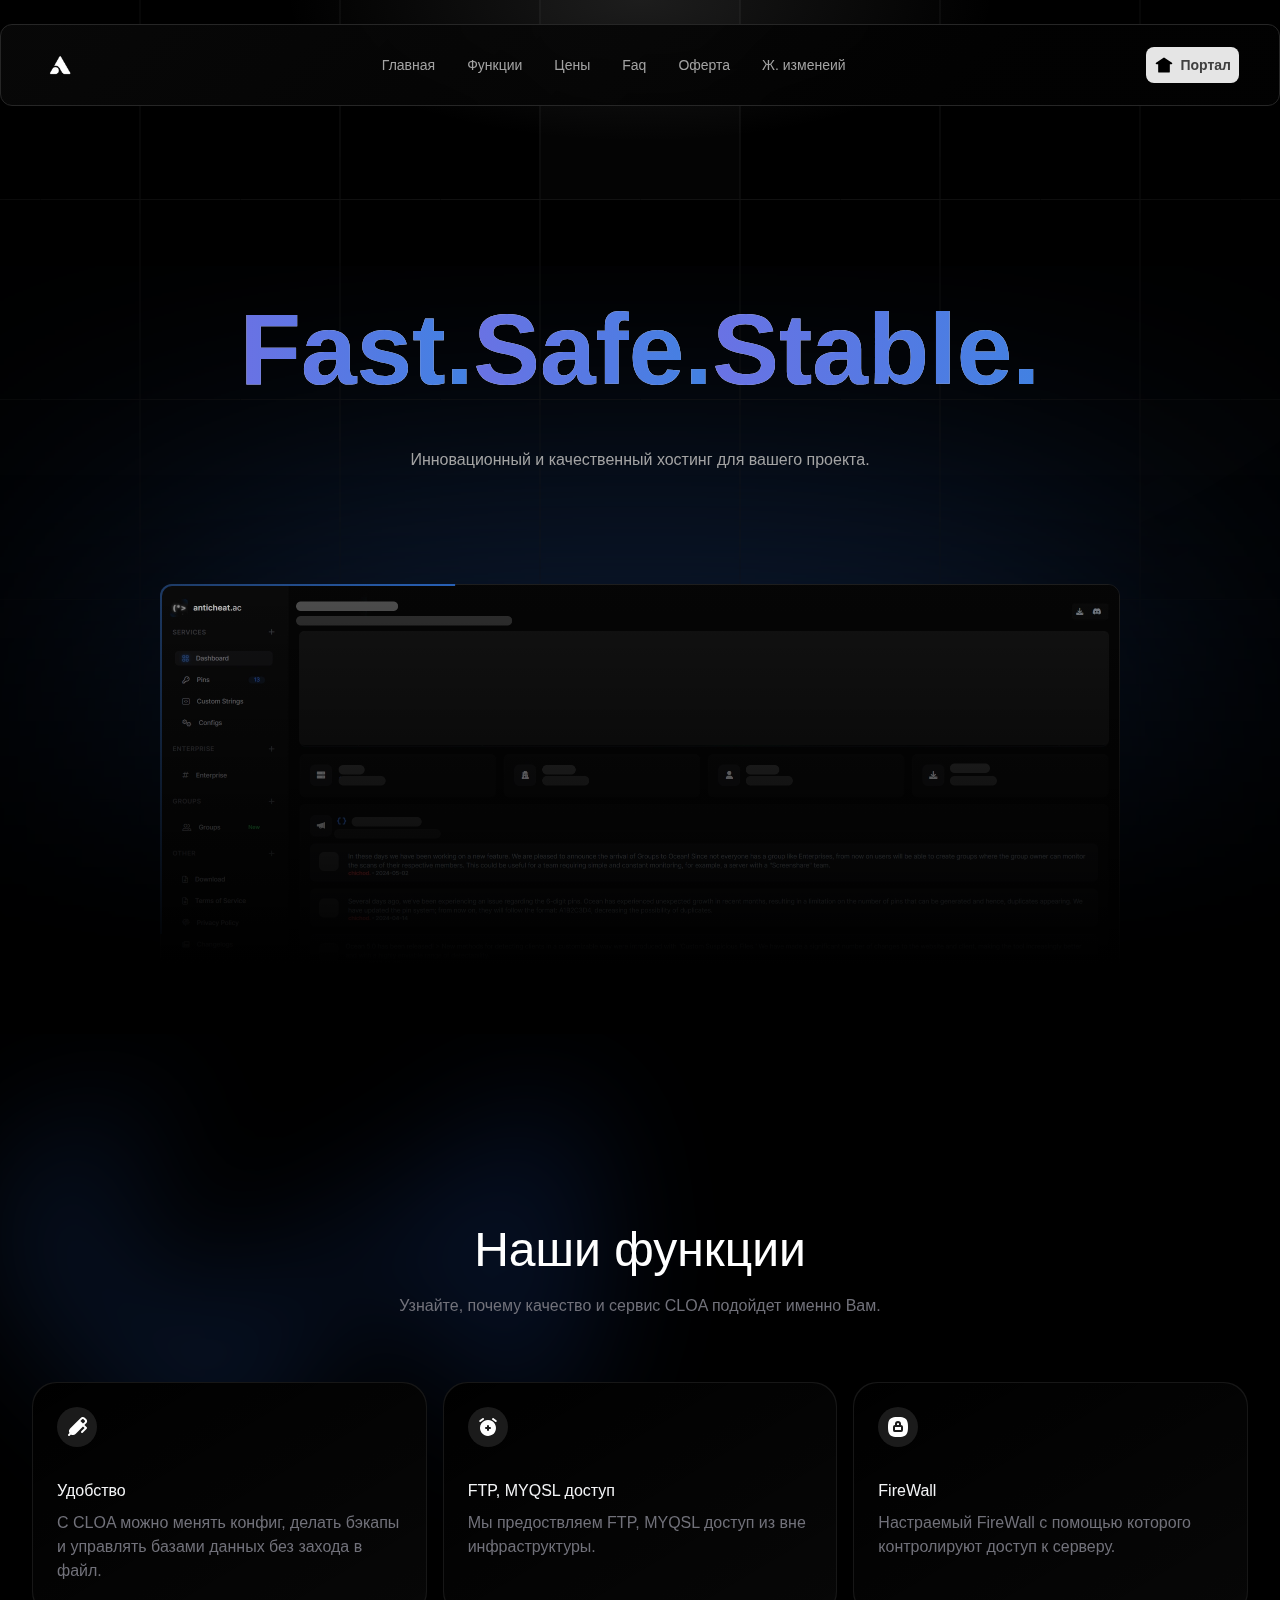
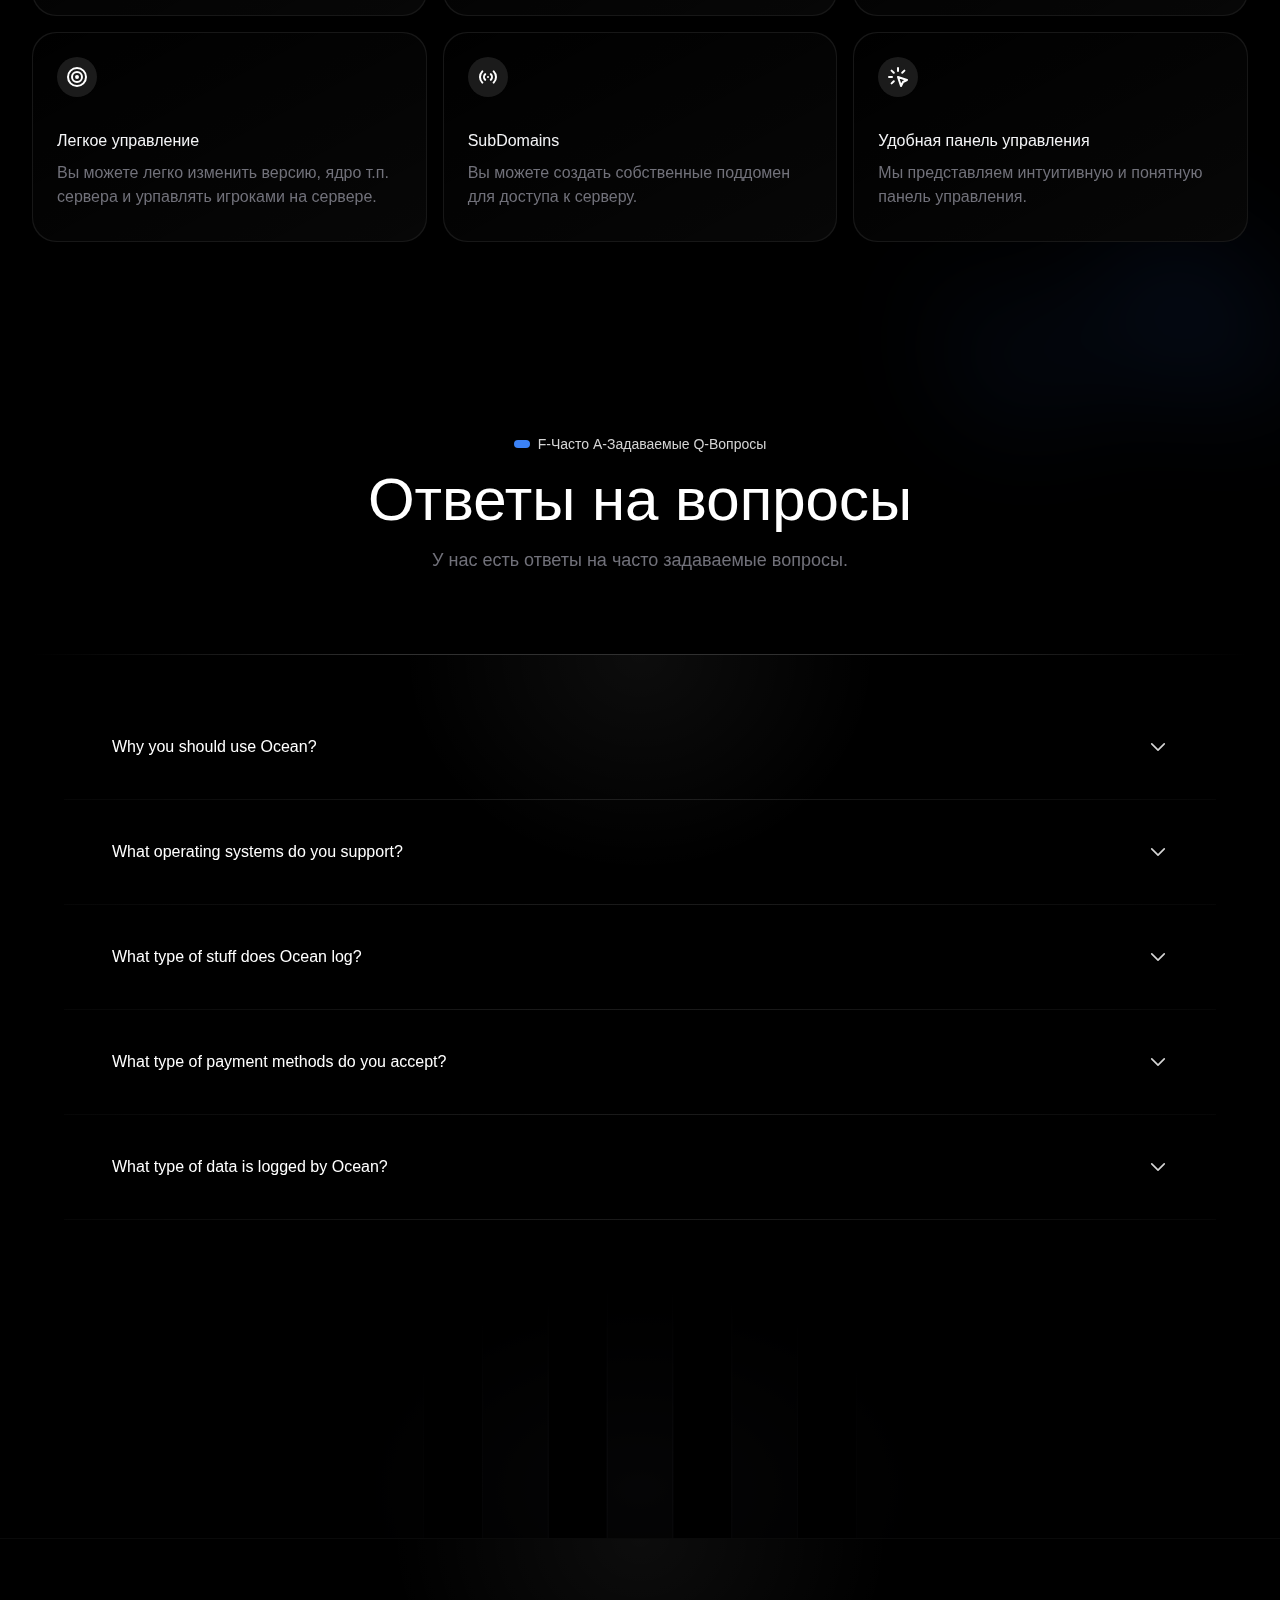
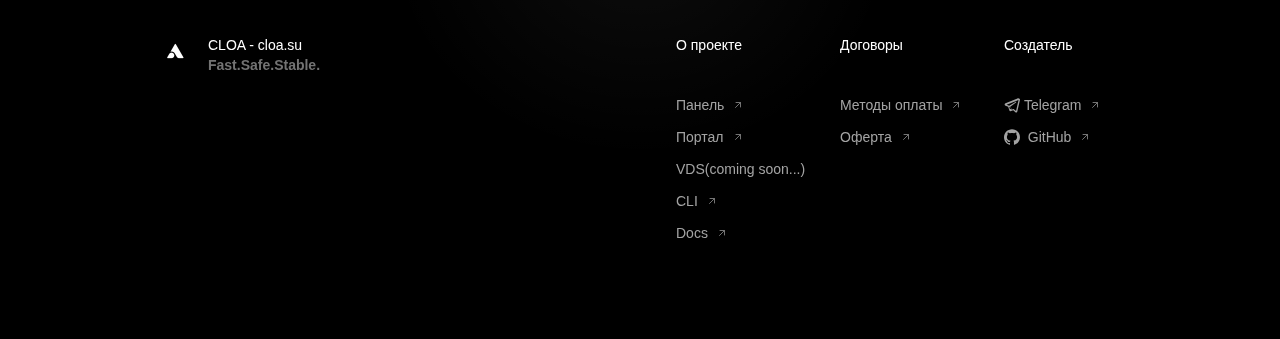
==== index.html @ dea2953b "UPDate" ====
<!DOCTYPE html>
<html lang="ru">

<head>
  <meta http-equiv="Content-Type" content="text/html; charset=UTF-8">
  <link rel="shortcut icon" href="/static/img/logo_sizex32.png">
  <meta name="description" content="CLOA">
  <meta name="viewport" content="width=device-width">
  <meta property="og:type" content="website">
  <meta property="og:site_name" content="Fast.Safe.Stable.">
  <meta property="og:title" content="CLOA">
  <meta property="og:description" content="Инновационный и качественный хостинг для вашего проекта.">
  <meta content="#2b2d31" data-react-helmet="true" name="theme-color">
  <meta property="twitter:title" content="CLOA">
  <meta property="twitter:card" content="summary_large_image">
  <meta property="twitter:url" content="https://cloa.su/">
  <meta name="twitter:site" content="https://cloa.su/">
  <meta name="twitter:creator" content="https://cloa.su/">
  <title>CLOA</title>
  <link rel="stylesheet" href="/static/css/style.css">
  <script type="module" src="/static/js/script.js"></script>
</head>

<body class="bg-black" cz-shortcut-listen="true">
  <main id="home" data-astro-cid-j7pv25f6="">
    <header class="sticky top-6 z-[100]"></header>
    <div aria-hidden="true"
      class="hidden lg:block absolute top-0 w-[1000px] z-[-1] h-[400px] left-1/2 -translate-x-1/2 -translate-y-1/2 opacity-[0.15] pointer-events-none"
      style="background-image:radial-gradient(#A4A4A3, transparent 50%)" data-astro-cid-sckkx6r4=""></div> <svg
      class="absolute z-[-2] pointer-events-none inset-0 h-full w-full stroke-neutral-900 [mask-image:radial-gradient(100%_100%_at_top_center,white,transparent)]"
      aria-hidden="true">
      <defs>
        <pattern id="83fd4e5a-9d52-42fc-97b6-718e5d7ee527" width="200" height="200" x="50%" y="-1"
          patternUnits="userSpaceOnUse">
          <path d="M100 200V.5M.5 .5H200" fill="none"></path>
        </pattern>
      </defs><svg x="50%" y="-1" class="overflow-visible fill-neutral-950/50">
        <path d="M-100.5 0h201v201h-201Z M699.5 0h201v201h-201Z M499.5 400h201v201h-201Z M-300.5 600h201v201h-201Z"
          stroke-width="0"></path>
      </svg>
      <rect width="100%" height="100%" stroke-width="0" fill="url(#83fd4e5a-9d52-42fc-97b6-718e5d7ee527)"></rect>
    </svg>
    <div class="w-full overflow-hidden relative mt-40 flex flex-col justify-center items-center text-center gap-4">
      <h1 class="font-bold  mt-2 flex animate-fade-down"> <span class="papurrin hidden lg:flex"
          style="--start-color:#6a72e4; animation-name:a; --end-color:#4181e2; --content: &#39;Fast.&#39;; --animation: a">Fast.</span>
        <span class="papurrin hidden lg:flex"
          style="--start-color:#6a72e4; animation-name:a2; --end-color:#4181e2; --content: &#39;Safe.&#39;; --animation: a2">Safe.</span>
        <span class="papurrin hidden lg:flex"
          style="--start-color:#6a72e4; animation-name:a3; --end-color:#4181e2; --content: &#39;Stable.&#39;; --animation: a3">Stable.</span>
        <span class="lg:hidden flex text-white text-4xl sm:text-5xl md:text-7xl mx-auto"> Fast.Safe.Stable. </span>
      </h1>
      <p class="text-sm lg:text-base font-medium text-neutral-400 mt-2 max-w-xl"> Инновационный и качественный хостинг
        для вашего проекта. </p>
      <div class="relative sm:w-auto md:w-full   lg:w-3/4 flex items-center justify-center mt-24 rounded-xl">
        <div
          style="--size:700;--duration:10;--anchor:90;--border-width:2;--color-from:#347deb;--color-to:#23416d;--delay:-0s"
          class="pointer-events-none absolute inset-0 [border:calc(var(--border-width)*1px)_solid_transparent] ![mask-clip:padding-box,border-box] ![mask-composite:intersect] [mask:linear-gradient(transparent,transparent),linear-gradient(white,white)] after:absolute after:aspect-square after:w-[calc(var(--size)*1px)] after:animate-border-beam after:[animation-delay:var(--delay)] after:[background:linear-gradient(to_left,var(--color-from),var(--color-to),transparent)] after:[offset-anchor:calc(var(--anchor)*1%)_50%] after:[offset-path:rect(0_auto_auto_0_round_calc(var(--size)*1px))] rounded-xl">
        </div> <img src="/static/img/img_dashboard.webp" alt="" srcset=""
          class="rounded-xl border border-neutral-800">
      </div>
      <div
        class="hidden sm:block  absolute w-3/4 lg:bottom-40 xl:bottom-56 2xl:bottom-80 h-32 rounded-xl z-[-10] blur-[200px] bg-blue-500">
      </div>
      <div class="w-full h-96 sm:h-[700px] absolute bottom-[-140px]"
        style="background: linear-gradient(to top, #000 30%, transparent);"></div>
    </div>
    <astro-island uid="Ix7Hd" prefix="r0" component-url="/static/assets/js/particles.DmVDzH5Y.js"
      component-export="default" renderer-url="/static/assets/js/client.BY2mA-CD.js"
      props="{&quot;server:defer&quot;:[0,true],&quot;className&quot;:[0,&quot;absolute top-0 z-[-3] h-3/4 w-full&quot;],&quot;size&quot;:[0,0.4],&quot;color&quot;:[0,&quot;#ffffff&quot;],&quot;quantity&quot;:[0,40],&quot;server:component-directive&quot;:[0,&quot;defer&quot;],&quot;server:component-path&quot;:[0,&quot;@/components/magicui/particles&quot;],&quot;server:component-export&quot;:[0,&quot;default&quot;],&quot;data-astro-cid-j7pv25f6&quot;:[0,true]}"
      client="load" opts="{&quot;name&quot;:&quot;Particles&quot;,&quot;value&quot;:true}" await-children="">
      <div class="absolute top-0 z-[-3] h-3/4 w-full" aria-hidden="true"></div>
    </astro-island>
    <section id="features" class="my-48 flex flex-col relative justify-center" data-astro-cid-j7pv25f6="">
      <div
        class="absolute inset-x-0 -top-40 transform-gpu overflow-hidden blur-3xl sm:-top-80 pointer-events-none -z-50 opacity-50"
        aria-hidden="true" data-astro-cid-j7pv25f6="">
        <div
          class="relative left-[calc(50%-11rem)] aspect-[1155/678] w-[10.125rem] -translate-x-1/2 rotate-[30deg] bg-gradient-to-tr from-blue-500 to-blue-600 opacity-30 sm:left-[calc(50%-30rem)] sm:w-[58.1875rem]"
          style="clip-path:polygon(74.1% 44.1%, 100% 61.6%, 97.5% 26.9%, 85.5% 0.1%, 80.7% 2%, 72.5% 32.5%, 60.2% 62.4%, 52.4% 68.1%, 47.5% 58.3%, 45.2% 34.5%, 27.5% 76.7%, 0.1% 64.9%, 17.9% 100%, 27.6% 76.8%, 76.1% 97.7%, 74.1% 44.1%)"
          data-astro-cid-j7pv25f6=""></div>
      </div>
      <h2 class="text-center text-white font-medium text-5xl" data-astro-cid-j7pv25f6=""> Наши функции </h2>
      <div class="w-full flex justify-center items-center text-center" data-astro-cid-j7pv25f6="">
        <p class="text-base text-center max-w-full mx-4 xl:mx-0 xl:max-w-lg mt-5 font-medium text-zinc-500"
          data-astro-cid-j7pv25f6=""> Узнайте, почему качество и сервис CLOA подойдет именно Вам. </p>
      </div>
      <div class="mt-16 flex justify-center items-center" data-astro-cid-j7pv25f6="">
        <div class="grid grid-cols-1 md:grid-cols-2 xl:grid-cols-3 mx-auto container gap-4 group" data-spotlight=""
          data-astro-cid-j7pv25f6="">
          <div
            class="relative h-full bg-neutral-900 rounded-3xl p-px before:absolute before:w-80 before:h-80 before:-left-40 before:-top-40 before:bg-blue-950 before:rounded-full before:opacity-0 before:pointer-events-none before:transition-opacity before:duration-500 before:translate-x-[var(--mouse-x)] before:translate-y-[var(--mouse-y)] before:group-hover:opacity-100 before:z-10 before:blur-[100px] after:absolute after:w-96 after:h-96 after:-left-48 after:-top-48 after:bg-blue-500 after:rounded-full after:opacity-0 after:pointer-events-none after:transition-opacity after:duration-500 after:translate-x-[var(--mouse-x)] after:translate-y-[var(--mouse-y)] after:hover:opacity-10 after:z-30 after:blur-[100px] overflow-hidden">
            <div
              class="relative h-full bg-gradient-to-br from-black to-black/70 p-6 pb-8 rounded-[inherit] z-20 overflow-hidden">
              <div
                class="bg-[#1B1B1B]  w-6 h-6 sm:h-10 sm:w-10 rounded-full flex items-center justify-center text-white text-xs">
                <svg xmlns="http://www.w3.org/2000/svg" class="icon icon-tabler icon-tabler-ballpen-filled" width="24"
                  height="24" viewBox="0 0 24 24" stroke-width="2" stroke="currentColor" fill="none"
                  stroke-linecap="round" stroke-linejoin="round" data-astro-cid-j7pv25f6="">
                  <path stroke="none" d="M0 0h24v24H0z" fill="none" data-astro-cid-j7pv25f6=""></path>
                  <path
                    d="M17.828 2a3 3 0 0 1 1.977 .743l.145 .136l1.171 1.17a3 3 0 0 1 .136 4.1l-.136 .144l-1.706 1.707l2.292 2.293a1 1 0 0 1 .083 1.32l-.083 .094l-4 4a1 1 0 0 1 -1.497 -1.32l.083 -.094l3.292 -3.293l-1.586 -1.585l-7.464 7.464a3.828 3.828 0 0 1 -2.474 1.114l-.233 .008c-.674 0 -1.33 -.178 -1.905 -.508l-1.216 1.214a1 1 0 0 1 -1.497 -1.32l.083 -.094l1.214 -1.216a3.828 3.828 0 0 1 .454 -4.442l.16 -.17l10.586 -10.586a3 3 0 0 1 1.923 -.873l.198 -.006zm0 2a1 1 0 0 0 -.608 .206l-.099 .087l-1.707 1.707l2.586 2.585l1.707 -1.706a1 1 0 0 0 .284 -.576l.01 -.131a1 1 0 0 0 -.207 -.609l-.087 -.099l-1.171 -1.171a1 1 0 0 0 -.708 -.293z"
                    stroke-width="0" fill="currentColor" data-astro-cid-j7pv25f6=""></path>
                </svg>
              </div>
              <div class="mt-8">
                <h3 class="text-gray-100 font-medium text-base">Удобство</h3>
                <p class="mt-2 text-zinc-500 font-medium">С CLOA можно менять конфиг, делать бэкапы и управлять базами данных без захода в файл.</p>
              </div>
            </div>
          </div>
          <div class="relative h-full bg-neutral-900 rounded-3xl p-px before:absolute before:w-80 before:h-80 before:-left-40 before:-top-40 before:bg-blue-950 before:rounded-full before:opacity-0 before:pointer-events-none before:transition-opacity before:duration-500 before:translate-x-[var(--mouse-x)] before:translate-y-[var(--mouse-y)] before:group-hover:opacity-100 before:z-10 before:blur-[100px] after:absolute after:w-96 after:h-96 after:-left-48 after:-top-48 after:bg-blue-500 after:rounded-full after:opacity-0 after:pointer-events-none after:transition-opacity after:duration-500 after:translate-x-[var(--mouse-x)] after:translate-y-[var(--mouse-y)] after:hover:opacity-10 after:z-30 after:blur-[100px] overflow-hidden">
            <div class="relative h-full bg-gradient-to-br from-black to-black/70 p-6 pb-8 rounded-[inherit] z-20 overflow-hidden">
              <div class="bg-[#1B1B1B]  w-6 h-6 sm:h-10 sm:w-10 rounded-full flex items-center justify-center text-white text-xs">
                <svg xmlns="http://www.w3.org/2000/svg" class="icon icon-tabler icon-tabler-alarm-plus-filled" width="24" height="24" viewBox="0 0 24 24" stroke-width="2" stroke="currentColor" fill="none" stroke-linecap="round" stroke-linejoin="round" data-astro-cid-j7pv25f6="">
                  <path stroke="none" d="M0 0h24v24H0z" fill="none" data-astro-cid-j7pv25f6=""></path>
                  <path d="M16 6.072a8 8 0 1 1 -11.995 7.213l-.005 -.285l.005 -.285a8 8 0 0 1 11.995 -6.643zm-4 3.928a1 1 0 0 0 -1 1v1h-1l-.117 .007a1 1 0 0 0 .117 1.993h1v1l.007 .117a1 1 0 0 0 1.993 -.117v-1h1l.117 -.007a1 1 0 0 0 -.117 -1.993h-1v-1l-.007 -.117a1 1 0 0 0 -.993 -.883z" stroke-width="0" fill="currentColor" data-astro-cid-j7pv25f6=""></path>
                  <path d="M6.412 3.191a1 1 0 0 1 1.273 1.539l-.097 .08l-2.75 2a1 1 0 0 1 -1.273 -1.54l.097 -.08l2.75 -2z" stroke-width="0" fill="currentColor" data-astro-cid-j7pv25f6=""></path>
                  <path d="M16.191 3.412a1 1 0 0 1 1.291 -.288l.106 .067l2.75 2a1 1 0 0 1 -1.07 1.685l-.106 -.067l-2.75 -2a1 1 0 0 1 -.22 -1.397z" stroke-width="0" fill="currentColor" data-astro-cid-j7pv25f6=""></path>
                </svg>
              </div>

              <div class="mt-8">
                <h3 class="text-gray-100 font-medium text-base">FTP, MYQSL доступ</h3>
                <p class="mt-2 text-zinc-500 font-medium">Мы предоствляем FTP, MYQSL доступ из вне инфраструктуры.</p>
              </div>
            </div>
          </div>
          <div
            class="relative h-full bg-neutral-900 rounded-3xl p-px before:absolute before:w-80 before:h-80 before:-left-40 before:-top-40 before:bg-blue-950 before:rounded-full before:opacity-0 before:pointer-events-none before:transition-opacity before:duration-500 before:translate-x-[var(--mouse-x)] before:translate-y-[var(--mouse-y)] before:group-hover:opacity-100 before:z-10 before:blur-[100px] after:absolute after:w-96 after:h-96 after:-left-48 after:-top-48 after:bg-blue-500 after:rounded-full after:opacity-0 after:pointer-events-none after:transition-opacity after:duration-500 after:translate-x-[var(--mouse-x)] after:translate-y-[var(--mouse-y)] after:hover:opacity-10 after:z-30 after:blur-[100px] overflow-hidden">
            <div
              class="relative h-full bg-gradient-to-br from-black to-black/70 p-6 pb-8 rounded-[inherit] z-20 overflow-hidden">
              <div
                class="bg-[#1B1B1B]  w-6 h-6 sm:h-10 sm:w-10 rounded-full flex items-center justify-center text-white text-xs">
                <svg xmlns="http://www.w3.org/2000/svg" class="icon icon-tabler icon-tabler-lock-square-rounded-filled"
                  width="24" height="24" viewBox="0 0 24 24" stroke-width="2" stroke="currentColor" fill="none"
                  stroke-linecap="round" stroke-linejoin="round" data-astro-cid-j7pv25f6="">
                  <path stroke="none" d="M0 0h24v24H0z" fill="none" data-astro-cid-j7pv25f6=""></path>
                  <path
                    d="M12 2c-.218 0 -.432 .002 -.642 .005l-.616 .017l-.299 .013l-.579 .034l-.553 .046c-4.785 .464 -6.732 2.411 -7.196 7.196l-.046 .553l-.034 .579c-.005 .098 -.01 .198 -.013 .299l-.017 .616l-.004 .318l-.001 .324c0 .218 .002 .432 .005 .642l.017 .616l.013 .299l.034 .579l.046 .553c.464 4.785 2.411 6.732 7.196 7.196l.553 .046l.579 .034c.098 .005 .198 .01 .299 .013l.616 .017l.642 .005l.642 -.005l.616 -.017l.299 -.013l.579 -.034l.553 -.046c4.785 -.464 6.732 -2.411 7.196 -7.196l.046 -.553l.034 -.579c.005 -.098 .01 -.198 .013 -.299l.017 -.616l.005 -.642l-.005 -.642l-.017 -.616l-.013 -.299l-.034 -.579l-.046 -.553c-.464 -4.785 -2.411 -6.732 -7.196 -7.196l-.553 -.046l-.579 -.034a28.058 28.058 0 0 0 -.299 -.013l-.616 -.017l-.318 -.004l-.324 -.001zm0 4a3 3 0 0 1 2.995 2.824l.005 .176v1a2 2 0 0 1 1.995 1.85l.005 .15v3a2 2 0 0 1 -1.85 1.995l-.15 .005h-6a2 2 0 0 1 -1.995 -1.85l-.005 -.15v-3a2 2 0 0 1 1.85 -1.995l.15 -.005v-1a3 3 0 0 1 3 -3zm3 6h-6v3h6v-3zm-3 -4a1 1 0 0 0 -.993 .883l-.007 .117v1h2v-1a1 1 0 0 0 -1 -1z"
                    fill="currentColor" stroke-width="0" data-astro-cid-j7pv25f6=""></path>
                </svg>
              </div>
              <div class="mt-8">
                <h3 class="text-gray-100 font-medium text-base">FireWall</h3>
                <p class="mt-2 text-zinc-500 font-medium">Настраемый FireWall с помощью которого контролируют доступ к серверу.</p>
              </div>
            </div>
          </div>
          <div
            class="relative h-full bg-neutral-900 rounded-3xl p-px before:absolute before:w-80 before:h-80 before:-left-40 before:-top-40 before:bg-blue-950 before:rounded-full before:opacity-0 before:pointer-events-none before:transition-opacity before:duration-500 before:translate-x-[var(--mouse-x)] before:translate-y-[var(--mouse-y)] before:group-hover:opacity-100 before:z-10 before:blur-[100px] after:absolute after:w-96 after:h-96 after:-left-48 after:-top-48 after:bg-blue-500 after:rounded-full after:opacity-0 after:pointer-events-none after:transition-opacity after:duration-500 after:translate-x-[var(--mouse-x)] after:translate-y-[var(--mouse-y)] after:hover:opacity-10 after:z-30 after:blur-[100px] overflow-hidden">
            <div
              class="relative h-full bg-gradient-to-br from-black to-black/70 p-6 pb-8 rounded-[inherit] z-20 overflow-hidden">
              <div
                class="bg-[#1B1B1B]  w-6 h-6 sm:h-10 sm:w-10 rounded-full flex items-center justify-center text-white text-xs">
                <svg xmlns="http://www.w3.org/2000/svg" class="icon icon-tabler icon-tabler-target" width="24"
                  height="24" viewBox="0 0 24 24" stroke-width="2" stroke="currentColor" fill="none"
                  stroke-linecap="round" stroke-linejoin="round" data-astro-cid-j7pv25f6="">
                  <path stroke="none" d="M0 0h24v24H0z" fill="none" data-astro-cid-j7pv25f6=""></path>
                  <path d="M12 12m-1 0a1 1 0 1 0 2 0a1 1 0 1 0 -2 0" data-astro-cid-j7pv25f6=""></path>
                  <path d="M12 12m-5 0a5 5 0 1 0 10 0a5 5 0 1 0 -10 0" data-astro-cid-j7pv25f6=""></path>
                  <path d="M12 12m-9 0a9 9 0 1 0 18 0a9 9 0 1 0 -18 0" data-astro-cid-j7pv25f6=""></path>
                </svg>
              </div>
              <div class="mt-8">
                <h3 class="text-gray-100 font-medium text-base">Легкое управление</h3>
                <p class="mt-2 text-zinc-500 font-medium">Вы можете легко изменить версию, ядро т.п. сервера и урпавлять игроками на сервере. </p>
              </div>
            </div>
          </div>
          <div
            class="relative h-full bg-neutral-900 rounded-3xl p-px before:absolute before:w-80 before:h-80 before:-left-40 before:-top-40 before:bg-blue-950 before:rounded-full before:opacity-0 before:pointer-events-none before:transition-opacity before:duration-500 before:translate-x-[var(--mouse-x)] before:translate-y-[var(--mouse-y)] before:group-hover:opacity-100 before:z-10 before:blur-[100px] after:absolute after:w-96 after:h-96 after:-left-48 after:-top-48 after:bg-blue-500 after:rounded-full after:opacity-0 after:pointer-events-none after:transition-opacity after:duration-500 after:translate-x-[var(--mouse-x)] after:translate-y-[var(--mouse-y)] after:hover:opacity-10 after:z-30 after:blur-[100px] overflow-hidden">
            <div
              class="relative h-full bg-gradient-to-br from-black to-black/70 p-6 pb-8 rounded-[inherit] z-20 overflow-hidden">
              <div
                class="bg-[#1B1B1B]  w-6 h-6 sm:h-10 sm:w-10 rounded-full flex items-center justify-center text-white text-xs">
                <svg xmlns="http://www.w3.org/2000/svg" class="icon icon-tabler icon-tabler-access-point" width="24"
                  height="24" viewBox="0 0 24 24" stroke-width="2" stroke="currentColor" fill="none"
                  stroke-linecap="round" stroke-linejoin="round" data-astro-cid-j7pv25f6="">
                  <path stroke="none" d="M0 0h24v24H0z" fill="none" data-astro-cid-j7pv25f6=""></path>
                  <path d="M12 12l0 .01" data-astro-cid-j7pv25f6=""></path>
                  <path d="M14.828 9.172a4 4 0 0 1 0 5.656" data-astro-cid-j7pv25f6=""></path>
                  <path d="M17.657 6.343a8 8 0 0 1 0 11.314" data-astro-cid-j7pv25f6=""></path>
                  <path d="M9.168 14.828a4 4 0 0 1 0 -5.656" data-astro-cid-j7pv25f6=""></path>
                  <path d="M6.337 17.657a8 8 0 0 1 0 -11.314" data-astro-cid-j7pv25f6=""></path>
                </svg>
              </div>
              <div class="mt-8">
                <h3 class="text-gray-100 font-medium text-base">SubDomains</h3>
                <p class="mt-2 text-zinc-500 font-medium">Вы можете создать собственные поддомен для доступа к серверу.</p>
              </div>
            </div>
          </div>
          <div
            class="relative h-full bg-neutral-900 rounded-3xl p-px before:absolute before:w-80 before:h-80 before:-left-40 before:-top-40 before:bg-blue-950 before:rounded-full before:opacity-0 before:pointer-events-none before:transition-opacity before:duration-500 before:translate-x-[var(--mouse-x)] before:translate-y-[var(--mouse-y)] before:group-hover:opacity-100 before:z-10 before:blur-[100px] after:absolute after:w-96 after:h-96 after:-left-48 after:-top-48 after:bg-blue-500 after:rounded-full after:opacity-0 after:pointer-events-none after:transition-opacity after:duration-500 after:translate-x-[var(--mouse-x)] after:translate-y-[var(--mouse-y)] after:hover:opacity-10 after:z-30 after:blur-[100px] overflow-hidden">
            <div
              class="relative h-full bg-gradient-to-br from-black to-black/70 p-6 pb-8 rounded-[inherit] z-20 overflow-hidden">
              <div
                class="bg-[#1B1B1B]  w-6 h-6 sm:h-10 sm:w-10 rounded-full flex items-center justify-center text-white text-xs">
                <svg xmlns="http://www.w3.org/2000/svg" class="icon icon-tabler icon-tabler-click" width="24"
                  height="24" viewBox="0 0 24 24" stroke-width="2" stroke="currentColor" fill="none"
                  stroke-linecap="round" stroke-linejoin="round" data-astro-cid-j7pv25f6="">
                  <path stroke="none" d="M0 0h24v24H0z" fill="none" data-astro-cid-j7pv25f6=""></path>
                  <path d="M3 12l3 0" data-astro-cid-j7pv25f6=""></path>
                  <path d="M12 3l0 3" data-astro-cid-j7pv25f6=""></path>
                  <path d="M7.8 7.8l-2.2 -2.2" data-astro-cid-j7pv25f6=""></path>
                  <path d="M16.2 7.8l2.2 -2.2" data-astro-cid-j7pv25f6=""></path>
                  <path d="M7.8 16.2l-2.2 2.2" data-astro-cid-j7pv25f6=""></path>
                  <path d="M12 12l9 3l-4 2l-2 4l-3 -9" data-astro-cid-j7pv25f6=""></path>
                </svg>
              </div>
              <div class="mt-8">
                <h3 class="text-gray-100 font-medium text-base">Удобная панель управления</h3>
                <p class="mt-2 text-zinc-500 font-medium">Мы представляем интуитивную и понятную панель управления.                </p>
              </div>
            </div>
          </div>
        </div>
      </div>
      <div
        class="absolute inset-x-0 top-[calc(100%-13rem)] -z-10 transform-gpu overflow-hidden blur-3xl sm:top-[calc(100%-10rem)] opacity-50"
        aria-hidden="true" data-astro-cid-j7pv25f6="">
        <div
          class="relative left-[calc(50%+3rem)] aspect-[1155/678] w-[36.125rem] -translate-x-1/2 bg-gradient-to-tr from-blue-500 to-blue-700 opacity-30 sm:left-[calc(50%+36rem)] sm:w-[36.1875rem]"
          style="clip-path:polygon(74.1% 44.1%, 100% 61.6%, 97.5% 26.9%, 85.5% 0.1%, 80.7% 2%, 72.5% 32.5%, 60.2% 62.4%, 52.4% 68.1%, 47.5% 58.3%, 45.2% 34.5%, 27.5% 76.7%, 0.1% 64.9%, 17.9% 100%, 27.6% 76.8%, 76.1% 97.7%, 74.1% 44.1%)"
          data-astro-cid-j7pv25f6=""></div>
      </div>
    </section>
    <div id="faq" class="mx-auto max-w-7xl  mt-36 container w-full">
      <div class="mb-20 flex items-center justify-center flex-col">
        <div>
          <div class="flex items-center  gap-2">
            <div style="background-color:#3B82F6" class="w-4 h-2 rounded-full"></div>
            <p class="text-sm text-neutral-300 font-medium"> F-Часто A-Задаваемые Q-Вопросы </p>
          </div>
        </div>
        <h2 class="text-center text-white font-medium mt-4 mb-2 text-6xl"> Ответы на вопросы </h2>
        <p class="text-center text-zinc-500 text-lg mt-2 font-medium max-w-xl mx-auto"> У нас есть ответы на часто задаваемые вопросы. </p>
      </div>
      <div class="p-8 w-full flex relative border-t border-neutral-900 items-center justify-center" style="   
    padding-top: var(--spacing-6);
    margin: 0 auto;

    border-top: 1px solid;
    border-image-source: linear-gradient(90deg, transparent 0, hsla(0, 0%, 100%, .19) 30%, hsla(0, 0%, 100%, .19) 70%, transparent);
    border-image-slice: 1;
}">
        <div class="absolute left-1/2 top-0 z-0 h-[300px] w-[40%] -translate-x-1/2"
          style="background: radial-gradient(67.62% 100% at 50% 0%, rgba(255, 255, 255, 0.05) 0%, rgba(16, 170, 219, 0) 72.72%, rgba(16, 36, 219, 0) 100%), rgba(0, 0, 0, 0); --mouse-x: 393.90625px; --mouse-y: 68px;">
        </div>
        <div class="w-full mt-16  overflow-hidden ">
          <div x-data="{ isExpanded: false }" class="mx-auto pb-6 container bg-transparent text-white" style="border-bottom: 1px solid;
        border-image-source: linear-gradient(90deg, hsla(0, 0%, 100%, .025) 0, hsla(0, 0%, 100%, .1) 40%, hsla(0, 0%, 100%, .1) 60%, hsla(0, 0%, 100%, .025));
        border-image-slice: 1;"> <button id="controlsAccordionItemOne" type="button"
              class="flex w-full items-center justify-between gap-4 p-4 text-left underline-offset-2 focus-visible:underline focus-visible:outline-none"
              aria-controls="accordionItemOne" @click="isExpanded = ! isExpanded"
              :class="isExpanded ? &#39;&#39;  : &#39; &#39;"
              :aria-expanded="isExpanded ? &#39;true&#39; : &#39;false&#39;" aria-expanded="false"> Why you should use
              Ocean? <svg xmlns="http://www.w3.org/2000/svg" viewBox="0 0 24 24" fill="none" stroke-width="2"
                stroke="currentColor" class="size-5 shrink-0 transition stroke-neutral-300" aria-hidden="true"
                :class="isExpanded  ?  &#39;rotate-180&#39;  :  &#39;&#39;">
                <path stroke-linecap="round" stroke-linejoin="round" d="M19.5 8.25l-7.5 7.5-7.5-7.5"></path>
              </svg> </button>
            <div x-show="isExpanded" id="accordionItemOne" role="region" aria-labelledby="controlsAccordionItemOne"
              x-collapse="" style="display: none; height: 0px; overflow: hidden;" hidden="">
              <div class="px-4 pb-4 text-sm text-neutral-400"> Ocean offers you services to easily detect cheating users
                in your community through detections guaranteed by our team. </div>
            </div>
          </div>
          <div x-data="{ isExpanded: false }" class="mx-auto py-6 container bg-transparent text-white" style="border-bottom: 1px solid;
        border-image-source: linear-gradient(90deg, hsla(0, 0%, 100%, .025) 0, hsla(0, 0%, 100%, .1) 40%, hsla(0, 0%, 100%, .1) 60%, hsla(0, 0%, 100%, .025));
        border-image-slice: 1;"> <button id="controlsAccordionItemOne" type="button"
              class="flex w-full items-center justify-between gap-4 p-4 text-left underline-offset-2 focus-visible:underline focus-visible:outline-none"
              aria-controls="accordionItemOne" @click="isExpanded = ! isExpanded"
              :class="isExpanded ? &#39;&#39;  : &#39; &#39;"
              :aria-expanded="isExpanded ? &#39;true&#39; : &#39;false&#39;" aria-expanded="false"> What operating
              systems do you support? <svg xmlns="http://www.w3.org/2000/svg" viewBox="0 0 24 24" fill="none"
                stroke-width="2" stroke="currentColor" class="size-5 shrink-0 transition stroke-neutral-300"
                aria-hidden="true" :class="isExpanded  ?  &#39;rotate-180&#39;  :  &#39;&#39;">
                <path stroke-linecap="round" stroke-linejoin="round" d="M19.5 8.25l-7.5 7.5-7.5-7.5"></path>
              </svg> </button>
            <div x-show="isExpanded" id="accordionItemOne" role="region" aria-labelledby="controlsAccordionItemOne"
              x-collapse="" style="display: none; height: 0px; overflow: hidden;" hidden="">
              <div class="px-4 pb-4 text-sm text-neutral-400"> Our scanner supports Windows operating systems [7, 8, 10
                and 11] and Linux distributions. </div>
            </div>
          </div>
          <div x-data="{ isExpanded: false }" class="mx-auto py-6 container bg-transparent text-white" style="border-bottom: 1px solid;
        border-image-source: linear-gradient(90deg, hsla(0, 0%, 100%, .025) 0, hsla(0, 0%, 100%, .1) 40%, hsla(0, 0%, 100%, .1) 60%, hsla(0, 0%, 100%, .025));
        border-image-slice: 1;"> <button id="controlsAccordionItemOne" type="button"
              class="flex w-full items-center justify-between gap-4 p-4 text-left underline-offset-2 focus-visible:underline focus-visible:outline-none"
              aria-controls="accordionItemOne" @click="isExpanded = ! isExpanded"
              :class="isExpanded ? &#39;&#39;  : &#39; &#39;"
              :aria-expanded="isExpanded ? &#39;true&#39; : &#39;false&#39;" aria-expanded="false"> What type of stuff
              does Ocean log? <svg xmlns="http://www.w3.org/2000/svg" viewBox="0 0 24 24" fill="none" stroke-width="2"
                stroke="currentColor" class="size-5 shrink-0 transition stroke-neutral-300" aria-hidden="true"
                :class="isExpanded  ?  &#39;rotate-180&#39;  :  &#39;&#39;">
                <path stroke-linecap="round" stroke-linejoin="round" d="M19.5 8.25l-7.5 7.5-7.5-7.5"></path>
              </svg> </button>
            <div x-show="isExpanded" id="accordionItemOne" role="region" aria-labelledby="controlsAccordionItemOne"
              x-collapse="" style="display: none; height: 0px; overflow: hidden;" hidden="">
              <div class="px-4 pb-4 text-sm text-neutral-400"> We securely store data such as login activity, activity
                timestamps, program usage, and more. </div>
            </div>
          </div>
          <div x-data="{ isExpanded: false }" class="mx-auto py-6 container bg-transparent text-white" style="border-bottom: 1px solid;
        border-image-source: linear-gradient(90deg, hsla(0, 0%, 100%, .025) 0, hsla(0, 0%, 100%, .1) 40%, hsla(0, 0%, 100%, .1) 60%, hsla(0, 0%, 100%, .025));
        border-image-slice: 1;"> <button id="controlsAccordionItemOne" type="button"
              class="flex w-full items-center justify-between gap-4 p-4 text-left underline-offset-2 focus-visible:underline focus-visible:outline-none"
              aria-controls="accordionItemOne" @click="isExpanded = ! isExpanded"
              :class="isExpanded ? &#39;&#39;  : &#39; &#39;"
              :aria-expanded="isExpanded ? &#39;true&#39; : &#39;false&#39;" aria-expanded="false"> What type of payment
              methods do you accept? <svg xmlns="http://www.w3.org/2000/svg" viewBox="0 0 24 24" fill="none"
                stroke-width="2" stroke="currentColor" class="size-5 shrink-0 transition stroke-neutral-300"
                aria-hidden="true" :class="isExpanded  ?  &#39;rotate-180&#39;  :  &#39;&#39;">
                <path stroke-linecap="round" stroke-linejoin="round" d="M19.5 8.25l-7.5 7.5-7.5-7.5"></path>
              </svg> </button>
            <div x-show="isExpanded" id="accordionItemOne" role="region" aria-labelledby="controlsAccordionItemOne"
              x-collapse="" style="display: none; height: 0px; overflow: hidden;" hidden="">
              <div class="px-4 max-w-3xl pb-4 text-sm text-neutral-400"> We currently accept Credit/Debit Card - PayPal
                - US Bank Account - AliPay - WeChat Pay - PaySafeCard - Crypto - Pix -Cashapp and Mecardo pago </div>
            </div>
          </div>
          <div x-data="{ isExpanded: false }" class="mx-auto py-6 container bg-transparent text-white" style="border-bottom: 1px solid;
        border-image-source: linear-gradient(90deg, hsla(0, 0%, 100%, .025) 0, hsla(0, 0%, 100%, .1) 40%, hsla(0, 0%, 100%, .1) 60%, hsla(0, 0%, 100%, .025));
        border-image-slice: 1;"> <button id="controlsAccordionItemOne" type="button"
              class="flex w-full items-center justify-between gap-4 p-4 text-left underline-offset-2 focus-visible:underline focus-visible:outline-none"
              aria-controls="accordionItemOne" @click="isExpanded = ! isExpanded"
              :class="isExpanded ? &#39;&#39;  : &#39; &#39;"
              :aria-expanded="isExpanded ? &#39;true&#39; : &#39;false&#39;" aria-expanded="false"> What type of data is
              logged by Ocean? <svg xmlns="http://www.w3.org/2000/svg" viewBox="0 0 24 24" fill="none" stroke-width="2"
                stroke="currentColor" class="size-5 shrink-0 transition stroke-neutral-300" aria-hidden="true"
                :class="isExpanded  ?  &#39;rotate-180&#39;  :  &#39;&#39;">
                <path stroke-linecap="round" stroke-linejoin="round" d="M19.5 8.25l-7.5 7.5-7.5-7.5"></path>
              </svg> </button>
            <div x-show="isExpanded" id="accordionItemOne" role="region" aria-labelledby="controlsAccordionItemOne"
              x-collapse="" style="display: none; height: 0px; overflow: hidden;" hidden="">
              <div class="px-4 max-w-3xl pb-4 text-sm text-neutral-400"> Please read our privacy policy @ <a
                  href="https://anticheat.ac/privacy" class="text-blue-500">anticheat.ac/privacy</a> for detailed
                information, contact our support team @ <a href="https://discord.gg/scanner"
                  class="text-blue-500">discord.anticheat.ac</a> if you have any questions. </div>
            </div>
          </div>
        </div>
      </div>
    </div>
    <footer class="hidden  sm:flex flex-col items-center justify-center"></footer>
  </main>
</body>
</html>
---- static/css/style.css ----
*,
:before,
:after {
    box-sizing: border-box;
    border-width: 0;
    border-style: solid;
    border-color: #e5e7eb
}

:before,
:after {
    --tw-content: ""
}

html,
:host {
    line-height: 1.5;
    -webkit-text-size-adjust: 100%;
    -moz-tab-size: 4;
    -o-tab-size: 4;
    tab-size: 4;
    font-family: ui-sans-serif, system-ui, sans-serif, "Apple Color Emoji", "Segoe UI Emoji", Segoe UI Symbol, "Noto Color Emoji";
    font-feature-settings: normal;
    font-variation-settings: normal;
    -webkit-tap-highlight-color: transparent
}

body {
    margin: 0;
    line-height: inherit
}

hr {
    height: 0;
    color: inherit;
    border-top-width: 1px
}

abbr:where([title]) {
    -webkit-text-decoration: underline dotted;
    text-decoration: underline dotted
}

h1,
h2,
h3,
h4,
h5,
h6 {
    font-size: inherit;
    font-weight: inherit
}

a {
    color: inherit;
    text-decoration: inherit
}

b,
strong {
    font-weight: bolder
}

code,
kbd,
samp,
pre {
    font-family: ui-monospace, SFMono-Regular, Menlo, Monaco, Consolas, Liberation Mono, Courier New, monospace;
    font-feature-settings: normal;
    font-variation-settings: normal;
    font-size: 1em
}

small {
    font-size: 80%
}

sub,
sup {
    font-size: 75%;
    line-height: 0;
    position: relative;
    vertical-align: baseline
}

sub {
    bottom: -.25em
}

sup {
    top: -.5em
}

table {
    text-indent: 0;
    border-color: inherit;
    border-collapse: collapse
}

button,
input,
optgroup,
select,
textarea {
    font-family: inherit;
    font-feature-settings: inherit;
    font-variation-settings: inherit;
    font-size: 100%;
    font-weight: inherit;
    line-height: inherit;
    letter-spacing: inherit;
    color: inherit;
    margin: 0;
    padding: 0
}

button,
select {
    text-transform: none
}

button,
input:where([type=button]),
input:where([type=reset]),
input:where([type=submit]) {
    -webkit-appearance: button;
    background-color: transparent;
    background-image: none
}

:-moz-focusring {
    outline: auto
}

:-moz-ui-invalid {
    box-shadow: none
}

progress {
    vertical-align: baseline
}

::-webkit-inner-spin-button,
::-webkit-outer-spin-button {
    height: auto
}

[type=search] {
    -webkit-appearance: textfield;
    outline-offset: -2px
}

::-webkit-search-decoration {
    -webkit-appearance: none
}

::-webkit-file-upload-button {
    -webkit-appearance: button;
    font: inherit
}

summary {
    display: list-item
}

blockquote,
dl,
dd,
h1,
h2,
h3,
h4,
h5,
h6,
hr,
figure,
p,
pre {
    margin: 0
}

fieldset {
    margin: 0;
    padding: 0
}

legend {
    padding: 0
}

ol,
ul,
menu {
    list-style: none;
    margin: 0;
    padding: 0
}

dialog {
    padding: 0
}

textarea {
    resize: vertical
}

input::-moz-placeholder,
textarea::-moz-placeholder {
    opacity: 1;
    color: #9ca3af
}

input::placeholder,
textarea::placeholder {
    opacity: 1;
    color: #9ca3af
}

button,
[role=button] {
    cursor: pointer
}

:disabled {
    cursor: default
}

img,
svg,
video,
canvas,
audio,
iframe,
embed,
object {
    display: block;
    vertical-align: middle
}

img,
video {
    max-width: 100%;
    height: auto
}

[hidden] {
    display: none
}

:root {
    --background: 0 0% 100%;
    --foreground: 0 0% 3.9%;
    --card: 0 0% 100%;
    --card-foreground: 0 0% 3.9%;
    --popover: 0 0% 100%;
    --popover-foreground: 0 0% 3.9%;
    --primary: 0 0% 9%;
    --primary-foreground: 0 0% 98%;
    --secondary: 0 0% 96.1%;
    --secondary-foreground: 0 0% 9%;
    --muted: 0 0% 96.1%;
    --muted-foreground: 0 0% 45.1%;
    --accent: 0 0% 96.1%;
    --accent-foreground: 0 0% 9%;
    --destructive: 0 84.2% 60.2%;
    --destructive-foreground: 0 0% 98%;
    --border: 0 0% 89.8%;
    --input: 0 0% 89.8%;
    --ring: 0 0% 3.9%;
    --radius: .5rem;
    --chart-1: 12 76% 61%;
    --chart-2: 173 58% 39%;
    --chart-3: 197 37% 24%;
    --chart-4: 43 74% 66%;
    --chart-5: 27 87% 67%
}

* {
    border-color: hsl(var(--border))
}

body {
    background-color: hsl(var(--background));
    color: hsl(var(--foreground))
}

*,
:before,
:after {
    --tw-border-spacing-x: 0;
    --tw-border-spacing-y: 0;
    --tw-translate-x: 0;
    --tw-translate-y: 0;
    --tw-rotate: 0;
    --tw-skew-x: 0;
    --tw-skew-y: 0;
    --tw-scale-x: 1;
    --tw-scale-y: 1;
    --tw-pan-x: ;
    --tw-pan-y: ;
    --tw-pinch-zoom: ;
    --tw-scroll-snap-strictness: proximity;
    --tw-gradient-from-position: ;
    --tw-gradient-via-position: ;
    --tw-gradient-to-position: ;
    --tw-ordinal: ;
    --tw-slashed-zero: ;
    --tw-numeric-figure: ;
    --tw-numeric-spacing: ;
    --tw-numeric-fraction: ;
    --tw-ring-inset: ;
    --tw-ring-offset-width: 0px;
    --tw-ring-offset-color: #fff;
    --tw-ring-color: rgb(59 130 246 / .5);
    --tw-ring-offset-shadow: 0 0 #0000;
    --tw-ring-shadow: 0 0 #0000;
    --tw-shadow: 0 0 #0000;
    --tw-shadow-colored: 0 0 #0000;
    --tw-blur: ;
    --tw-brightness: ;
    --tw-contrast: ;
    --tw-grayscale: ;
    --tw-hue-rotate: ;
    --tw-invert: ;
    --tw-saturate: ;
    --tw-sepia: ;
    --tw-drop-shadow: ;
    --tw-backdrop-blur: ;
    --tw-backdrop-brightness: ;
    --tw-backdrop-contrast: ;
    --tw-backdrop-grayscale: ;
    --tw-backdrop-hue-rotate: ;
    --tw-backdrop-invert: ;
    --tw-backdrop-opacity: ;
    --tw-backdrop-saturate: ;
    --tw-backdrop-sepia: ;
    --tw-contain-size: ;
    --tw-contain-layout: ;
    --tw-contain-paint: ;
    --tw-contain-style:
}

::backdrop {
    --tw-border-spacing-x: 0;
    --tw-border-spacing-y: 0;
    --tw-translate-x: 0;
    --tw-translate-y: 0;
    --tw-rotate: 0;
    --tw-skew-x: 0;
    --tw-skew-y: 0;
    --tw-scale-x: 1;
    --tw-scale-y: 1;
    --tw-pan-x: ;
    --tw-pan-y: ;
    --tw-pinch-zoom: ;
    --tw-scroll-snap-strictness: proximity;
    --tw-gradient-from-position: ;
    --tw-gradient-via-position: ;
    --tw-gradient-to-position: ;
    --tw-ordinal: ;
    --tw-slashed-zero: ;
    --tw-numeric-figure: ;
    --tw-numeric-spacing: ;
    --tw-numeric-fraction: ;
    --tw-ring-inset: ;
    --tw-ring-offset-width: 0px;
    --tw-ring-offset-color: #fff;
    --tw-ring-color: rgba(70, 137, 247, 0.5);
    --tw-ring-offset-shadow: 0 0 #0000;
    --tw-ring-shadow: 0 0 #0000;
    --tw-shadow: 0 0 #0000;
    --tw-shadow-colored: 0 0 #0000;
    --tw-blur: ;
    --tw-brightness: ;
    --tw-contrast: ;
    --tw-grayscale: ;
    --tw-hue-rotate: ;
    --tw-invert: ;
    --tw-saturate: ;
    --tw-sepia: ;
    --tw-drop-shadow: ;
    --tw-backdrop-blur: ;
    --tw-backdrop-brightness: ;
    --tw-backdrop-contrast: ;
    --tw-backdrop-grayscale: ;
    --tw-backdrop-hue-rotate: ;
    --tw-backdrop-invert: ;
    --tw-backdrop-opacity: ;
    --tw-backdrop-saturate: ;
    --tw-backdrop-sepia: ;
    --tw-contain-size: ;
    --tw-contain-layout: ;
    --tw-contain-paint: ;
    --tw-contain-style:
}

.container {
    width: 100%;
    margin-right: auto;
    margin-left: auto;
    padding-right: 2rem;
    padding-left: 2rem
}

@media (min-width: 1400px) {
    .container {
        max-width: 1400px
    }
}

.pointer-events-none {
    pointer-events: none
}

.visible {
    visibility: visible
}

.absolute {
    position: absolute
}

.relative {
    position: relative
}

.sticky {
    position: sticky
}

.inset-0 {
    inset: 0
}

.inset-auto {
    inset: auto
}

.inset-x-0 {
    left: 0;
    right: 0
}

.inset-y-0 {
    top: 0;
    bottom: 0
}

.-bottom-0 {
    bottom: -0px
}

.-bottom-12 {
    bottom: -3rem
}

.-bottom-2 {
    bottom: -.5rem
}

.-left-\[110px\] {
    left: -110px
}

.-left-\[120px\] {
    left: -120px
}

.-right-10 {
    right: -2.5rem
}

.-right-2\.5 {
    right: -.625rem
}

.-top-40 {
    top: -10rem
}

.bottom-0 {
    bottom: 0
}

.bottom-\[-140px\] {
    bottom: -140px
}

.left-0 {
    left: 0
}

.left-1\/2 {
    left: 50%
}

.left-4 {
    left: 1rem
}

.left-\[calc\(50\%\+3rem\)\] {
    left: calc(50% + 3rem)
}

.left-\[calc\(50\%-11rem\)\] {
    left: calc(50% - 11rem)
}

.right-0 {
    right: 0
}

.right-1\/2 {
    right: 50%
}

.top-0 {
    top: 0
}

.top-1\/2 {
    top: 50%
}

.top-4 {
    top: 1rem
}

.top-6 {
    top: 1.5rem
}

.top-8 {
    top: 2rem
}

.top-\[calc\(100\%-13rem\)\] {
    top: calc(100% - 13rem)
}

.isolate {
    isolation: isolate
}

.-z-10 {
    z-index: -10
}

.-z-50 {
    z-index: -50
}

.z-0 {
    z-index: 0
}

.z-10 {
    z-index: 10
}

.z-20 {
    z-index: 20
}

.z-30 {
    z-index: 30
}

.z-40 {
    z-index: 40
}

.z-50 {
    z-index: 50
}

.z-\[-10\] {
    z-index: -10
}

.z-\[-1\] {
    z-index: -1
}

.z-\[-2\] {
    z-index: -2
}

.z-\[-3\] {
    z-index: -3
}

.z-\[100\] {
    z-index: 100
}

.z-\[19\] {
    z-index: 19
}

.z-\[300\] {
    z-index: 300
}

.z-\[41\] {
    z-index: 41
}

.m-auto {
    margin: auto
}

.mx-4 {
    margin-left: 1rem;
    margin-right: 1rem
}

.mx-auto {
    margin-left: auto;
    margin-right: auto
}

.my-10 {
    margin-top: 2.5rem;
    margin-bottom: 2.5rem
}

.my-48 {
    margin-top: 12rem;
    margin-bottom: 12rem
}

.my-6 {
    margin-top: 1.5rem;
    margin-bottom: 1.5rem
}

.my-8 {
    margin-top: 2rem;
    margin-bottom: 2rem
}

.-mb-28 {
    margin-bottom: -7rem
}

.-mt-10 {
    margin-top: -2.5rem
}

.-mt-16 {
    margin-top: -4rem
}

.-mt-3 {
    margin-top: -.75rem
}

.-mt-9 {
    margin-top: -2.25rem
}

.mb-10 {
    margin-bottom: 2.5rem
}

.mb-12 {
    margin-bottom: 3rem
}

.mb-2 {
    margin-bottom: .5rem
}

.mb-20 {
    margin-bottom: 5rem
}

.mb-24 {
    margin-bottom: 6rem
}

.mb-6 {
    margin-bottom: 1.5rem
}

.ml-1\.5 {
    margin-left: .375rem
}

.ml-2 {
    margin-left: .5rem
}

.ml-32 {
    margin-left: 8rem
}

.ml-4 {
    margin-left: 1rem
}

.ml-8 {
    margin-left: 2rem
}

.ml-auto {
    margin-left: auto
}

.mr-1 {
    margin-right: .25rem
}

.mr-10 {
    margin-right: 2.5rem
}

.mr-20 {
    margin-right: 5rem
}

.mr-4 {
    margin-right: 1rem
}

.mt-0 {
    margin-top: 0
}

.mt-10 {
    margin-top: 2.5rem
}

.mt-16 {
    margin-top: 4rem
}

.mt-2 {
    margin-top: .5rem
}

.mt-24 {
    margin-top: 6rem
}

.mt-36 {
    margin-top: 9rem
}

.mt-4 {
    margin-top: 1rem
}

.mt-40 {
    margin-top: 10rem
}

.mt-48 {
    margin-top: 12rem
}

.mt-5 {
    margin-top: 1.25rem
}

.mt-6 {
    margin-top: 1.5rem
}

.mt-8 {
    margin-top: 2rem
}

.inline-block {
    display: inline-block
}

.flex {
    display: flex
}

.inline-flex {
    display: inline-flex
}

.table {
    display: table
}

.grid {
    display: grid
}

.hidden {
    display: none
}

.aspect-\[1155\/678\] {
    aspect-ratio: 1155/678
}

.size-5 {
    width: 1.25rem;
    height: 1.25rem
}

.size-full {
    width: 100%;
    height: 100%
}

.h-0 {
    height: 0px
}

.h-0\.5 {
    height: .125rem
}

.h-1\/2 {
    height: 50%
}

.h-10 {
    height: 2.5rem
}

.h-12 {
    height: 3rem
}

.h-2 {
    height: .5rem
}

.h-20 {
    height: 5rem
}

.h-24 {
    height: 6rem
}

.h-3 {
    height: .75rem
}

.h-3\/4 {
    height: 75%
}

.h-32 {
    height: 8rem
}

.h-36 {
    height: 9rem
}

.h-4 {
    height: 1rem
}

.h-40 {
    height: 10rem
}

.h-5 {
    height: 1.25rem
}

.h-56 {
    height: 14rem
}

.h-6 {
    height: 1.5rem
}

.h-64 {
    height: 16rem
}

.h-8 {
    height: 2rem
}

.h-9 {
    height: 2.25rem
}

.h-96 {
    height: 24rem
}

.h-\[100\%\] {
    height: 100%
}

.h-\[1px\] {
    height: 1px
}

.h-\[20rem\] {
    height: 20rem
}

.h-\[230px\] {
    height: 230px
}

.h-\[300px\] {
    height: 300px
}

.h-\[400px\] {
    height: 400px
}

.h-\[5px\] {
    height: 5px
}

.h-\[700px\] {
    height: 700px
}

.h-full {
    height: 100%
}

.h-px {
    height: 1px
}

.w-1 {
    width: .25rem
}

.w-10 {
    width: 2.5rem
}

.w-12 {
    width: 3rem
}

.w-20 {
    width: 5rem
}

.w-3 {
    width: .75rem
}

.w-3\/4 {
    width: 75%
}

.w-32 {
    width: 8rem
}

.w-36 {
    width: 9rem
}

.w-4 {
    width: 1rem
}

.w-40 {
    width: 10rem
}

.w-5 {
    width: 1.25rem
}

.w-6 {
    width: 1.5rem
}

.w-64 {
    width: 16rem
}

.w-8 {
    width: 2rem
}

.w-\[10\.125rem\] {
    width: 10.125rem
}

.w-\[100\%\] {
    width: 100%
}

.w-\[1000px\] {
    width: 1000px
}

.w-\[28rem\] {
    width: 28rem
}

.w-\[30rem\] {
    width: 30rem
}

.w-\[36\.125rem\] {
    width: 36.125rem
}

.w-\[40\%\] {
    width: 40%
}

.w-\[400px\] {
    width: 400px
}

.w-full {
    width: 100%
}

.w-max {
    width: -moz-max-content;
    width: max-content
}

.w-px {
    width: 1px
}

.min-w-96 {
    min-width: 24rem
}

.min-w-full {
    min-width: 100%
}

.max-w-3xl {
    max-width: 48rem
}

.max-w-4xl {
    max-width: 56rem
}

.max-w-7xl {
    max-width: 80rem
}

.max-w-full {
    max-width: 100%
}

.max-w-xl {
    max-width: 36rem
}

.flex-1 {
    flex: 1 1 0%
}

.flex-shrink-0,
.shrink-0 {
    flex-shrink: 0
}

.flex-grow {
    flex-grow: 1
}

.-translate-x-1\/2 {
    --tw-translate-x: -50%;
    transform: translate(var(--tw-translate-x), var(--tw-translate-y)) rotate(var(--tw-rotate)) skew(var(--tw-skew-x)) skewY(var(--tw-skew-y)) scaleX(var(--tw-scale-x)) scaleY(var(--tw-scale-y))
}

.-translate-y-1\/2 {
    --tw-translate-y: -50%;
    transform: translate(var(--tw-translate-x), var(--tw-translate-y)) rotate(var(--tw-rotate)) skew(var(--tw-skew-x)) skewY(var(--tw-skew-y)) scaleX(var(--tw-scale-x)) scaleY(var(--tw-scale-y))
}

.-translate-y-80 {
    --tw-translate-y: -20rem;
    transform: translate(var(--tw-translate-x), var(--tw-translate-y)) rotate(var(--tw-rotate)) skew(var(--tw-skew-x)) skewY(var(--tw-skew-y)) scaleX(var(--tw-scale-x)) scaleY(var(--tw-scale-y))
}

.-translate-y-\[12\.5rem\] {
    --tw-translate-y: -12.5rem;
    transform: translate(var(--tw-translate-x), var(--tw-translate-y)) rotate(var(--tw-rotate)) skew(var(--tw-skew-x)) skewY(var(--tw-skew-y)) scaleX(var(--tw-scale-x)) scaleY(var(--tw-scale-y))
}

.-translate-y-\[6rem\] {
    --tw-translate-y: -6rem;
    transform: translate(var(--tw-translate-x), var(--tw-translate-y)) rotate(var(--tw-rotate)) skew(var(--tw-skew-x)) skewY(var(--tw-skew-y)) scaleX(var(--tw-scale-x)) scaleY(var(--tw-scale-y))
}

.-translate-y-\[7rem\] {
    --tw-translate-y: -7rem;
    transform: translate(var(--tw-translate-x), var(--tw-translate-y)) rotate(var(--tw-rotate)) skew(var(--tw-skew-x)) skewY(var(--tw-skew-y)) scaleX(var(--tw-scale-x)) scaleY(var(--tw-scale-y))
}

.translate-y-12 {
    --tw-translate-y: 3rem;
    transform: translate(var(--tw-translate-x), var(--tw-translate-y)) rotate(var(--tw-rotate)) skew(var(--tw-skew-x)) skewY(var(--tw-skew-y)) scaleX(var(--tw-scale-x)) scaleY(var(--tw-scale-y))
}

.rotate-180 {
    --tw-rotate: 180deg;
    transform: translate(var(--tw-translate-x), var(--tw-translate-y)) rotate(var(--tw-rotate)) skew(var(--tw-skew-x)) skewY(var(--tw-skew-y)) scaleX(var(--tw-scale-x)) scaleY(var(--tw-scale-y))
}

.rotate-\[30deg\] {
    --tw-rotate: 30deg;
    transform: translate(var(--tw-translate-x), var(--tw-translate-y)) rotate(var(--tw-rotate)) skew(var(--tw-skew-x)) skewY(var(--tw-skew-y)) scaleX(var(--tw-scale-x)) scaleY(var(--tw-scale-y))
}

.scale-x-150 {
    --tw-scale-x: 1.5;
    transform: translate(var(--tw-translate-x), var(--tw-translate-y)) rotate(var(--tw-rotate)) skew(var(--tw-skew-x)) skewY(var(--tw-skew-y)) scaleX(var(--tw-scale-x)) scaleY(var(--tw-scale-y))
}

.scale-y-125 {
    --tw-scale-y: 1.25;
    transform: translate(var(--tw-translate-x), var(--tw-translate-y)) rotate(var(--tw-rotate)) skew(var(--tw-skew-x)) skewY(var(--tw-skew-y)) scaleX(var(--tw-scale-x)) scaleY(var(--tw-scale-y))
}

.transform {
    transform: translate(var(--tw-translate-x), var(--tw-translate-y)) rotate(var(--tw-rotate)) skew(var(--tw-skew-x)) skewY(var(--tw-skew-y)) scaleX(var(--tw-scale-x)) scaleY(var(--tw-scale-y))
}

.transform-gpu {
    transform: translate3d(var(--tw-translate-x), var(--tw-translate-y), 0) rotate(var(--tw-rotate)) skew(var(--tw-skew-x)) skewY(var(--tw-skew-y)) scaleX(var(--tw-scale-x)) scaleY(var(--tw-scale-y))
}

@keyframes radar-spin {
    0% {
        transform: rotate(20deg)
    }

    to {
        transform: rotate(380deg)
    }
}

.animate-radar-spin {
    animation: radar-spin 7s linear infinite
}

@keyframes scroll {
    to {
        transform: translate(calc(-50% - .5rem))
    }
}

.animate-scroll {
    animation: scroll var(--animation-duration, 40s) var(--animation-direction, forwards) linear infinite
}

.cursor-pointer {
    cursor: pointer
}

.select-none {
    -webkit-user-select: none;
    -moz-user-select: none;
    user-select: none
}

.resize {
    resize: both
}

.list-inside {
    list-style-position: inside
}

.list-disc {
    list-style-type: disc
}

.grid-cols-1 {
    grid-template-columns: repeat(1, minmax(0, 1fr))
}

.grid-cols-3 {
    grid-template-columns: repeat(3, minmax(0, 1fr))
}

.flex-row {
    flex-direction: row
}

.flex-col {
    flex-direction: column
}

.flex-nowrap {
    flex-wrap: nowrap
}

.items-start {
    align-items: flex-start
}

.items-end {
    align-items: flex-end
}

.items-center {
    align-items: center
}

.justify-start {
    justify-content: flex-start
}

.justify-end {
    justify-content: flex-end
}

.justify-center {
    justify-content: center
}

.justify-between {
    justify-content: space-between
}

.gap-2 {
    gap: .5rem
}

.gap-3 {
    gap: .75rem
}

.gap-4 {
    gap: 1rem
}

.gap-6 {
    gap: 1.5rem
}

.gap-8 {
    gap: 2rem
}

.space-x-0>:not([hidden])~:not([hidden]) {
    --tw-space-x-reverse: 0;
    margin-right: calc(0px * var(--tw-space-x-reverse));
    margin-left: calc(0px * calc(1 - var(--tw-space-x-reverse)))
}

.space-x-10>:not([hidden])~:not([hidden]) {
    --tw-space-x-reverse: 0;
    margin-right: calc(2.5rem * var(--tw-space-x-reverse));
    margin-left: calc(2.5rem * calc(1 - var(--tw-space-x-reverse)))
}

.space-y-2>:not([hidden])~:not([hidden]) {
    --tw-space-y-reverse: 0;
    margin-top: calc(.5rem * calc(1 - var(--tw-space-y-reverse)));
    margin-bottom: calc(.5rem * var(--tw-space-y-reverse))
}

.space-y-4>:not([hidden])~:not([hidden]) {
    --tw-space-y-reverse: 0;
    margin-top: calc(1rem * calc(1 - var(--tw-space-y-reverse)));
    margin-bottom: calc(1rem * var(--tw-space-y-reverse))
}

.overflow-hidden {
    overflow: hidden
}

.overflow-visible {
    overflow: visible
}

.overflow-y-auto {
    overflow-y: auto
}

.rounded-2xl {
    border-radius: 1rem
}

.rounded-3xl {
    border-radius: 1.5rem
}

.rounded-\[22px\] {
    border-radius: 22px
}

.rounded-\[inherit\] {
    border-radius: inherit
}

.rounded-full {
    border-radius: 9999px
}

.rounded-lg {
    border-radius: var(--radius)
}

.rounded-md {
    border-radius: calc(var(--radius) - 2px)
}

.rounded-xl {
    border-radius: .75rem
}

.border {
    border-width: 1px
}

.border-y {
    border-top-width: 1px;
    border-bottom-width: 1px
}

.border-b {
    border-bottom-width: 1px
}

.border-l {
    border-left-width: 1px
}

.border-t {
    border-top-width: 1px
}

.border-blue-500 {
    --tw-border-opacity: 1;
    border-color: rgb(59 130 246 / var(--tw-border-opacity))
}

.border-blue-500\/10 {
    border-color: #3b82f61a
}

.border-neutral-200 {
    --tw-border-opacity: 1;
    border-color: rgb(229 229 229 / var(--tw-border-opacity))
}

.border-neutral-600 {
    --tw-border-opacity: 1;
    border-color: rgb(82 82 82 / var(--tw-border-opacity))
}

.border-neutral-700 {
    --tw-border-opacity: 1;
    border-color: rgb(64 64 64 / var(--tw-border-opacity))
}

.border-neutral-700\/20 {
    border-color: #40404033
}

.border-neutral-800 {
    --tw-border-opacity: 1;
    border-color: rgb(38 38 38 / var(--tw-border-opacity))
}

.border-neutral-900 {
    --tw-border-opacity: 1;
    border-color: rgb(23 23 23 / var(--tw-border-opacity))
}

.border-neutral-950 {
    --tw-border-opacity: 1;
    border-color: rgb(10 10 10 / var(--tw-border-opacity))
}

.bg-\[\#1B1B1B\] {
    --tw-bg-opacity: 1;
    background-color: rgb(27 27 27 / var(--tw-bg-opacity))
}

.bg-\[rgba\(59\,130\,246\,0\.3\)\] {
    background-color: #3b82f64d
}

.bg-black {
    --tw-bg-opacity: 1;
    background-color: rgb(0 0 0 / var(--tw-bg-opacity))
}

.bg-black\/90 {
    background-color: #000000e6
}

.bg-blue-400\/10 {
    background-color: #60a5fa1a
}

.bg-blue-400\/40 {
    background-color: #60a5fa66
}

.bg-blue-500 {
    --tw-bg-opacity: 1;
    background-color: rgb(59 130 246 / var(--tw-bg-opacity))
}

.bg-blue-500\/20 {
    background-color: #3b82f633
}

.bg-neutral-200 {
    --tw-bg-opacity: 1;
    background-color: rgb(229 229 229 / var(--tw-bg-opacity))
}

.bg-neutral-900 {
    --tw-bg-opacity: 1;
    background-color: rgb(23 23 23 / var(--tw-bg-opacity))
}

.bg-neutral-950 {
    --tw-bg-opacity: 1;
    background-color: rgb(10 10 10 / var(--tw-bg-opacity))
}

.bg-primary {
    background-color: hsl(var(--primary))
}

.bg-transparent {
    background-color: transparent
}

.bg-white {
    --tw-bg-opacity: 1;
    background-color: rgb(255 255 255 / var(--tw-bg-opacity))
}

.bg-white\/20 {
    background-color: #fff3
}

.bg-gradient-to-b {
    background-image: linear-gradient(to bottom, var(--tw-gradient-stops))
}

.bg-gradient-to-br {
    background-image: linear-gradient(to bottom right, var(--tw-gradient-stops))
}

.bg-gradient-to-r {
    background-image: linear-gradient(to right, var(--tw-gradient-stops))
}

.bg-gradient-to-t {
    background-image: linear-gradient(to top, var(--tw-gradient-stops))
}

.bg-gradient-to-tr {
    background-image: linear-gradient(to top right, var(--tw-gradient-stops))
}

.from-black {
    --tw-gradient-from: #000 var(--tw-gradient-from-position);
    --tw-gradient-to: rgb(0 0 0 / 0) var(--tw-gradient-to-position);
    --tw-gradient-stops: var(--tw-gradient-from), var(--tw-gradient-to)
}

.from-blue-400 {
    --tw-gradient-from: #60a5fa var(--tw-gradient-from-position);
    --tw-gradient-to: rgb(96 165 250 / 0) var(--tw-gradient-to-position);
    --tw-gradient-stops: var(--tw-gradient-from), var(--tw-gradient-to)
}

.from-blue-500 {
    --tw-gradient-from: #3b82f6 var(--tw-gradient-from-position);
    --tw-gradient-to: rgb(59 130 246 / 0) var(--tw-gradient-to-position);
    --tw-gradient-stops: var(--tw-gradient-from), var(--tw-gradient-to)
}

.from-blue-500\/30 {
    --tw-gradient-from: rgb(59 130 246 / .3) var(--tw-gradient-from-position);
    --tw-gradient-to: rgb(59 130 246 / 0) var(--tw-gradient-to-position);
    --tw-gradient-stops: var(--tw-gradient-from), var(--tw-gradient-to)
}

.from-neutral-950 {
    --tw-gradient-from: #0a0a0a var(--tw-gradient-from-position);
    --tw-gradient-to: rgb(10 10 10 / 0) var(--tw-gradient-to-position);
    --tw-gradient-stops: var(--tw-gradient-from), var(--tw-gradient-to)
}

.from-slate-300 {
    --tw-gradient-from: #cbd5e1 var(--tw-gradient-from-position);
    --tw-gradient-to: rgb(203 213 225 / 0) var(--tw-gradient-to-position);
    --tw-gradient-stops: var(--tw-gradient-from), var(--tw-gradient-to)
}

.from-transparent {
    --tw-gradient-from: transparent var(--tw-gradient-from-position);
    --tw-gradient-to: rgb(0 0 0 / 0) var(--tw-gradient-to-position);
    --tw-gradient-stops: var(--tw-gradient-from), var(--tw-gradient-to)
}

.from-\[5\%\] {
    --tw-gradient-from-position: 5%
}

.via-black\/40 {
    --tw-gradient-to: rgb(0 0 0 / 0) var(--tw-gradient-to-position);
    --tw-gradient-stops: var(--tw-gradient-from), rgb(0 0 0 / .4) var(--tw-gradient-via-position), var(--tw-gradient-to)
}

.via-blue-500 {
    --tw-gradient-to: rgb(59 130 246 / 0) var(--tw-gradient-to-position);
    --tw-gradient-stops: var(--tw-gradient-from), #3b82f6 var(--tw-gradient-via-position), var(--tw-gradient-to)
}

.via-neutral-700 {
    --tw-gradient-to: rgb(64 64 64 / 0) var(--tw-gradient-to-position);
    --tw-gradient-stops: var(--tw-gradient-from), #404040 var(--tw-gradient-via-position), var(--tw-gradient-to)
}

.via-neutral-950 {
    --tw-gradient-to: rgb(10 10 10 / 0) var(--tw-gradient-to-position);
    --tw-gradient-stops: var(--tw-gradient-from), #0a0a0a var(--tw-gradient-via-position), var(--tw-gradient-to)
}

.via-sky-600 {
    --tw-gradient-to: rgb(2 132 199 / 0) var(--tw-gradient-to-position);
    --tw-gradient-stops: var(--tw-gradient-from), #0284c7 var(--tw-gradient-via-position), var(--tw-gradient-to)
}

.via-transparent {
    --tw-gradient-to: rgb(0 0 0 / 0) var(--tw-gradient-to-position);
    --tw-gradient-stops: var(--tw-gradient-from), transparent var(--tw-gradient-via-position), var(--tw-gradient-to)
}

.to-black\/60 {
    --tw-gradient-to: rgb(0 0 0 / .6) var(--tw-gradient-to-position)
}

.to-black\/70 {
    --tw-gradient-to: rgb(0 0 0 / .7) var(--tw-gradient-to-position)
}

.to-blue-500\/30 {
    --tw-gradient-to: rgb(59 130 246 / .3) var(--tw-gradient-to-position)
}

.to-blue-600 {
    --tw-gradient-to: #2563eb var(--tw-gradient-to-position)
}

.to-blue-700 {
    --tw-gradient-to: #1d4ed8 var(--tw-gradient-to-position)
}

.to-neutral-700 {
    --tw-gradient-to: #404040 var(--tw-gradient-to-position)
}

.to-neutral-900 {
    --tw-gradient-to: #171717 var(--tw-gradient-to-position)
}

.to-neutral-950 {
    --tw-gradient-to: #0a0a0a var(--tw-gradient-to-position)
}

.to-neutral-950\/70 {
    --tw-gradient-to: rgb(10 10 10 / .7) var(--tw-gradient-to-position)
}

.to-slate-500 {
    --tw-gradient-to: #64748b var(--tw-gradient-to-position)
}

.to-transparent {
    --tw-gradient-to: transparent var(--tw-gradient-to-position)
}

.to-\[95\%\] {
    --tw-gradient-to-position: 95%
}

.bg-clip-text {
    -webkit-background-clip: text;
    background-clip: text
}

.fill-black {
    fill: #000
}

.fill-blue-500\/60 {
    fill: #5a6f9299
}

.fill-neutral-400\/80 {
    fill: #a3a3a3cc
}

.fill-neutral-950\/50 {
    fill: #0a0a0a80
}

.stroke-neutral-300 {
    stroke: #d4d4d4
}

.stroke-neutral-500 {
    stroke: #737373
}

.stroke-neutral-900 {
    stroke: #171717
}

.object-contain {
    -o-object-fit: contain;
    object-fit: contain
}

.object-cover {
    -o-object-fit: cover;
    object-fit: cover
}

.object-left-top {
    -o-object-position: left top;
    object-position: left top
}

.p-1 {
    padding: .25rem
}

.p-4 {
    padding: 1rem
}

.p-6 {
    padding: 1.5rem
}

.p-8 {
    padding: 2rem
}

.p-px {
    padding: 1px
}

.px-1 {
    padding-left: .25rem;
    padding-right: .25rem
}

.px-10 {
    padding-left: 2.5rem;
    padding-right: 2.5rem
}

.px-2 {
    padding-left: .5rem;
    padding-right: .5rem
}

.px-4 {
    padding-left: 1rem;
    padding-right: 1rem
}

.px-5 {
    padding-left: 1.25rem;
    padding-right: 1.25rem
}

.py-1 {
    padding-top: .25rem;
    padding-bottom: .25rem
}

.py-2\.5 {
    padding-top: .625rem;
    padding-bottom: .625rem
}

.py-24 {
    padding-top: 6rem;
    padding-bottom: 6rem
}

.py-4 {
    padding-top: 1rem;
    padding-bottom: 1rem
}

.py-5 {
    padding-top: 1.25rem;
    padding-bottom: 1.25rem
}

.py-6 {
    padding-top: 1.5rem;
    padding-bottom: 1.5rem
}

.pb-4 {
    padding-bottom: 1rem
}

.pb-6 {
    padding-bottom: 1.5rem
}

.pb-8 {
    padding-bottom: 2rem
}

.text-left {
    text-align: left
}

.text-center {
    text-align: center
}

.text-3xl {
    font-size: 1.875rem;
    line-height: 2.25rem
}

.text-4xl {
    font-size: 2.25rem;
    line-height: 2.5rem
}

.text-5xl {
    font-size: 3rem;
    line-height: 1
}

.text-6xl {
    font-size: 3.75rem;
    line-height: 1
}

.text-base {
    font-size: 1rem;
    line-height: 1.5rem
}

.text-lg {
    font-size: 1.125rem;
    line-height: 1.75rem
}

.text-sm {
    font-size: .875rem;
    line-height: 1.25rem
}

.text-xl {
    font-size: 1.25rem;
    line-height: 1.75rem
}

.text-xs {
    font-size: .75rem;
    line-height: 1rem
}

.font-bold {
    font-weight: 700
}

.font-medium {
    font-weight: 500
}

.font-normal {
    font-weight: 400
}

.font-semibold {
    font-weight: 600
}

.tracking-tight {
    letter-spacing: -.025em
}

.text-black {
    --tw-text-opacity: 1;
    color: rgb(0 0 0 / var(--tw-text-opacity))
}

.text-blue-500 {
    --tw-text-opacity: 1;
    color: rgb(59 130 246 / var(--tw-text-opacity))
}

.text-gray-100 {
    --tw-text-opacity: 1;
    color: rgb(243 244 246 / var(--tw-text-opacity))
}

.text-muted-foreground {
    color: hsl(var(--muted-foreground))
}

.text-neutral-100 {
    --tw-text-opacity: 1;
    color: rgb(245 245 245 / var(--tw-text-opacity))
}

.text-neutral-200 {
    --tw-text-opacity: 1;
    color: rgb(229 229 229 / var(--tw-text-opacity))
}

.text-neutral-300 {
    --tw-text-opacity: 1;
    color: rgb(212 212 212 / var(--tw-text-opacity))
}

.text-neutral-400 {
    --tw-text-opacity: 1;
    color: rgb(163 163 163 / var(--tw-text-opacity))
}

.text-neutral-500 {
    --tw-text-opacity: 1;
    color: rgb(115 115 115 / var(--tw-text-opacity))
}

.text-neutral-600 {
    --tw-text-opacity: 1;
    color: rgb(82 82 82 / var(--tw-text-opacity))
}

.text-neutral-700 {
    --tw-text-opacity: 1;
    color: rgb(64 64 64 / var(--tw-text-opacity))
}

.text-neutral-800 {
    --tw-text-opacity: 1;
    color: rgb(38 38 38 / var(--tw-text-opacity))
}

.text-primary-foreground {
    color: hsl(var(--primary-foreground))
}

.text-transparent {
    color: transparent
}

.text-white {
    --tw-text-opacity: 1;
    color: rgb(255 255 255 / var(--tw-text-opacity))
}

.text-zinc-500 {
    --tw-text-opacity: 1;
    color: rgb(113 113 122 / var(--tw-text-opacity))
}

.underline-offset-2 {
    text-underline-offset: 2px
}

.opacity-0 {
    opacity: 0
}

.opacity-10 {
    opacity: .1
}

.opacity-100 {
    opacity: 1
}

.opacity-30 {
    opacity: .3
}

.opacity-50 {
    opacity: .5
}

.opacity-\[0\.15\] {
    opacity: .15
}

.opacity-\[0\.5\] {
    opacity: .5
}

.shadow {
    --tw-shadow: 0 1px 3px 0 rgb(0 0 0 / .1), 0 1px 2px -1px rgb(0 0 0 / .1);
    --tw-shadow-colored: 0 1px 3px 0 var(--tw-shadow-color), 0 1px 2px -1px var(--tw-shadow-color);
    box-shadow: var(--tw-ring-offset-shadow, 0 0 #0000), var(--tw-ring-shadow, 0 0 #0000), var(--tw-shadow)
}

.shadow-\[0px_-1px_0px_0px_\#FFFFFF40\] {
    --tw-shadow: 0px -1px 0px 0px #FFFFFF40;
    --tw-shadow-colored: 0px -1px 0px 0px var(--tw-shadow-color);
    box-shadow: var(--tw-ring-offset-shadow, 0 0 #0000), var(--tw-ring-shadow, 0 0 #0000), var(--tw-shadow)
}

.shadow-inner {
    --tw-shadow: inset 0 2px 4px 0 rgb(0 0 0 / .05);
    --tw-shadow-colored: inset 0 2px 4px 0 var(--tw-shadow-color);
    box-shadow: var(--tw-ring-offset-shadow, 0 0 #0000), var(--tw-ring-shadow, 0 0 #0000), var(--tw-shadow)
}

.blur {
    --tw-blur: blur(8px);
    filter: var(--tw-blur) var(--tw-brightness) var(--tw-contrast) var(--tw-grayscale) var(--tw-hue-rotate) var(--tw-invert) var(--tw-saturate) var(--tw-sepia) var(--tw-drop-shadow)
}

.blur-2xl {
    --tw-blur: blur(40px);
    filter: var(--tw-blur) var(--tw-brightness) var(--tw-contrast) var(--tw-grayscale) var(--tw-hue-rotate) var(--tw-invert) var(--tw-saturate) var(--tw-sepia) var(--tw-drop-shadow)
}

.blur-3xl {
    --tw-blur: blur(64px);
    filter: var(--tw-blur) var(--tw-brightness) var(--tw-contrast) var(--tw-grayscale) var(--tw-hue-rotate) var(--tw-invert) var(--tw-saturate) var(--tw-sepia) var(--tw-drop-shadow)
}

.blur-\[200px\] {
    --tw-blur: blur(200px);
    filter: var(--tw-blur) var(--tw-brightness) var(--tw-contrast) var(--tw-grayscale) var(--tw-hue-rotate) var(--tw-invert) var(--tw-saturate) var(--tw-sepia) var(--tw-drop-shadow)
}

.backdrop-blur-lg {
    --tw-backdrop-blur: blur(16px);
    -webkit-backdrop-filter: var(--tw-backdrop-blur) var(--tw-backdrop-brightness) var(--tw-backdrop-contrast) var(--tw-backdrop-grayscale) var(--tw-backdrop-hue-rotate) var(--tw-backdrop-invert) var(--tw-backdrop-opacity) var(--tw-backdrop-saturate) var(--tw-backdrop-sepia);
    backdrop-filter: var(--tw-backdrop-blur) var(--tw-backdrop-brightness) var(--tw-backdrop-contrast) var(--tw-backdrop-grayscale) var(--tw-backdrop-hue-rotate) var(--tw-backdrop-invert) var(--tw-backdrop-opacity) var(--tw-backdrop-saturate) var(--tw-backdrop-sepia)
}

.backdrop-blur-md {
    --tw-backdrop-blur: blur(12px);
    -webkit-backdrop-filter: var(--tw-backdrop-blur) var(--tw-backdrop-brightness) var(--tw-backdrop-contrast) var(--tw-backdrop-grayscale) var(--tw-backdrop-hue-rotate) var(--tw-backdrop-invert) var(--tw-backdrop-opacity) var(--tw-backdrop-saturate) var(--tw-backdrop-sepia);
    backdrop-filter: var(--tw-backdrop-blur) var(--tw-backdrop-brightness) var(--tw-backdrop-contrast) var(--tw-backdrop-grayscale) var(--tw-backdrop-hue-rotate) var(--tw-backdrop-invert) var(--tw-backdrop-opacity) var(--tw-backdrop-saturate) var(--tw-backdrop-sepia)
}

.backdrop-blur-sm {
    --tw-backdrop-blur: blur(4px);
    -webkit-backdrop-filter: var(--tw-backdrop-blur) var(--tw-backdrop-brightness) var(--tw-backdrop-contrast) var(--tw-backdrop-grayscale) var(--tw-backdrop-hue-rotate) var(--tw-backdrop-invert) var(--tw-backdrop-opacity) var(--tw-backdrop-saturate) var(--tw-backdrop-sepia);
    backdrop-filter: var(--tw-backdrop-blur) var(--tw-backdrop-brightness) var(--tw-backdrop-contrast) var(--tw-backdrop-grayscale) var(--tw-backdrop-hue-rotate) var(--tw-backdrop-invert) var(--tw-backdrop-opacity) var(--tw-backdrop-saturate) var(--tw-backdrop-sepia)
}

.transition {
    transition-property: color, background-color, border-color, text-decoration-color, fill, stroke, opacity, box-shadow, transform, filter, -webkit-backdrop-filter;
    transition-property: color, background-color, border-color, text-decoration-color, fill, stroke, opacity, box-shadow, transform, filter, backdrop-filter;
    transition-property: color, background-color, border-color, text-decoration-color, fill, stroke, opacity, box-shadow, transform, filter, backdrop-filter, -webkit-backdrop-filter;
    transition-timing-function: cubic-bezier(.4, 0, .2, 1);
    transition-duration: .15s
}

.transition-all {
    transition-property: all;
    transition-timing-function: cubic-bezier(.4, 0, .2, 1);
    transition-duration: .15s
}

.duration-300 {
    transition-duration: .3s
}

@keyframes enter {
    0% {
        opacity: var(--tw-enter-opacity, 1);
        transform: translate3d(var(--tw-enter-translate-x, 0), var(--tw-enter-translate-y, 0), 0) scale3d(var(--tw-enter-scale, 1), var(--tw-enter-scale, 1), var(--tw-enter-scale, 1)) rotate(var(--tw-enter-rotate, 0))
    }
}

@keyframes exit {
    to {
        opacity: var(--tw-exit-opacity, 1);
        transform: translate3d(var(--tw-exit-translate-x, 0), var(--tw-exit-translate-y, 0), 0) scale3d(var(--tw-exit-scale, 1), var(--tw-exit-scale, 1), var(--tw-exit-scale, 1)) rotate(var(--tw-exit-rotate, 0))
    }
}

.duration-300 {
    animation-duration: .3s
}

.\[--conic-position\:from_290deg_at_center_top\] {
    --conic-position: from 290deg at center top
}

.\[--conic-position\:from_70deg_at_center_top\] {
    --conic-position: from 70deg at center top
}

.\[border\:calc\(var\(--border-width\)\*1px\)_solid_transparent\] {
    border: calc(var(--border-width) * 1px) solid transparent
}

.\!\[mask-clip\:padding-box\,border-box\] {
    -webkit-mask-clip: padding-box, border-box !important;
    mask-clip: padding-box, border-box !important
}

.\!\[mask-composite\:intersect\] {
    -webkit-mask-composite: source-in, xor !important;
    mask-composite: intersect !important
}

.\[mask-image\:linear-gradient\(to_bottom\,transparent\,black\)\] {
    -webkit-mask-image: linear-gradient(to bottom, transparent, black);
    mask-image: linear-gradient(to bottom, transparent, black)
}

.\[mask-image\:linear-gradient\(to_left\,white\,transparent\)\] {
    -webkit-mask-image: linear-gradient(to left, white, transparent);
    mask-image: linear-gradient(to left, white, transparent)
}

.\[mask-image\:linear-gradient\(to_right\,transparent\,white_20\%\,white_80\%\,transparent\)\] {
    -webkit-mask-image: linear-gradient(to right, transparent, white 20%, white 80%, transparent);
    mask-image: linear-gradient(to right, transparent, white 20%, white 80%, transparent)
}

.\[mask-image\:linear-gradient\(to_right\,white\,transparent\)\] {
    -webkit-mask-image: linear-gradient(to right, white, transparent);
    mask-image: linear-gradient(to right, white, transparent)
}

.\[mask-image\:linear-gradient\(to_top\,white\,transparent\)\] {
    -webkit-mask-image: linear-gradient(to top, white, transparent);
    mask-image: linear-gradient(to top, white, transparent)
}

.\[mask-image\:radial-gradient\(100\%_100\%_at_top_center\,white\,transparent\)\] {
    -webkit-mask-image: radial-gradient(100% 100% at top center, white, transparent);
    mask-image: radial-gradient(100% 100% at top center, white, transparent)
}

.\[mask-image\:radial-gradient\(100px_at_left\,white\,transparent\)\] {
    -webkit-mask-image: radial-gradient(100px at left, white, transparent);
    mask-image: radial-gradient(100px at left, white, transparent)
}

.\[mask-image\:radial-gradient\(50px_at_left\,white\,transparent\)\] {
    -webkit-mask-image: radial-gradient(50px at left, white, transparent);
    mask-image: radial-gradient(50px at left, white, transparent)
}

.\[mask\:linear-gradient\(transparent\,transparent\)\,linear-gradient\(white\,white\)\] {
    -webkit-mask: linear-gradient(transparent, transparent), linear-gradient(white, white);
    mask: linear-gradient(transparent, transparent), linear-gradient(white, white)
}

.\[transform\:skew\(-12deg\)_translateX\(-100\%\)\] {
    transform: skew(-12deg) translate(-100%)
}

.before\:pointer-events-none:before {
    content: var(--tw-content);
    pointer-events: none
}

.before\:absolute:before {
    content: var(--tw-content);
    position: absolute
}

.before\:inset-0:before {
    content: var(--tw-content);
    inset: 0
}

.before\:-left-40:before {
    content: var(--tw-content);
    left: -10rem
}

.before\:-top-40:before {
    content: var(--tw-content);
    top: -10rem
}

.before\:z-10:before {
    content: var(--tw-content);
    z-index: 10
}

.before\:z-50:before {
    content: var(--tw-content);
    z-index: 50
}

.before\:h-80:before {
    content: var(--tw-content);
    height: 20rem
}

.before\:w-80:before {
    content: var(--tw-content);
    width: 20rem
}

.before\:translate-x-\[var\(--mouse-x\)\]:before {
    content: var(--tw-content);
    --tw-translate-x: var(--mouse-x);
    transform: translate(var(--tw-translate-x), var(--tw-translate-y)) rotate(var(--tw-rotate)) skew(var(--tw-skew-x)) skewY(var(--tw-skew-y)) scaleX(var(--tw-scale-x)) scaleY(var(--tw-scale-y))
}

.before\:translate-y-\[var\(--mouse-y\)\]:before {
    content: var(--tw-content);
    --tw-translate-y: var(--mouse-y);
    transform: translate(var(--tw-translate-x), var(--tw-translate-y)) rotate(var(--tw-rotate)) skew(var(--tw-skew-x)) skewY(var(--tw-skew-y)) scaleX(var(--tw-scale-x)) scaleY(var(--tw-scale-y))
}

.before\:select-none:before {
    content: var(--tw-content);
    -webkit-user-select: none;
    -moz-user-select: none;
    user-select: none
}

.before\:rounded-full:before {
    content: var(--tw-content);
    border-radius: 9999px
}

.before\:bg-blue-950:before {
    content: var(--tw-content);
    --tw-bg-opacity: 1;
    background-color: rgb(23 37 84 / var(--tw-bg-opacity))
}

.before\:bg-\[url\(\'\/noise\.png\'\)\]:before {
    content: var(--tw-content);
    background-image: url(/noise.png)
}

.before\:opacity-0:before {
    content: var(--tw-content);
    opacity: 0
}

.before\:opacity-10:before {
    content: var(--tw-content);
    opacity: .1
}

.before\:opacity-30:before {
    content: var(--tw-content);
    opacity: .3
}

.before\:opacity-40:before {
    content: var(--tw-content);
    opacity: .4
}

.before\:blur-\[100px\]:before {
    content: var(--tw-content);
    --tw-blur: blur(100px);
    filter: var(--tw-blur) var(--tw-brightness) var(--tw-contrast) var(--tw-grayscale) var(--tw-hue-rotate) var(--tw-invert) var(--tw-saturate) var(--tw-sepia) var(--tw-drop-shadow)
}

.before\:transition-opacity:before {
    content: var(--tw-content);
    transition-property: opacity;
    transition-timing-function: cubic-bezier(.4, 0, .2, 1);
    transition-duration: .15s
}

.before\:duration-500:before {
    transition-duration: .5s;
    content: var(--tw-content);
    animation-duration: .5s
}

.after\:pointer-events-none:after {
    content: var(--tw-content);
    pointer-events: none
}

.after\:absolute:after {
    content: var(--tw-content);
    position: absolute
}

.after\:-left-48:after {
    content: var(--tw-content);
    left: -12rem
}

.after\:-top-48:after {
    content: var(--tw-content);
    top: -12rem
}

.after\:z-30:after {
    content: var(--tw-content);
    z-index: 30
}

.after\:aspect-square:after {
    content: var(--tw-content);
    aspect-ratio: 1 / 1
}

.after\:h-96:after {
    content: var(--tw-content);
    height: 24rem
}

.after\:w-96:after {
    content: var(--tw-content);
    width: 24rem
}

.after\:w-\[calc\(var\(--size\)\*1px\)\]:after {
    content: var(--tw-content);
    width: calc(var(--size) * 1px)
}

.after\:translate-x-\[var\(--mouse-x\)\]:after {
    content: var(--tw-content);
    --tw-translate-x: var(--mouse-x);
    transform: translate(var(--tw-translate-x), var(--tw-translate-y)) rotate(var(--tw-rotate)) skew(var(--tw-skew-x)) skewY(var(--tw-skew-y)) scaleX(var(--tw-scale-x)) scaleY(var(--tw-scale-y))
}

.after\:translate-y-\[var\(--mouse-y\)\]:after {
    content: var(--tw-content);
    --tw-translate-y: var(--mouse-y);
    transform: translate(var(--tw-translate-x), var(--tw-translate-y)) rotate(var(--tw-rotate)) skew(var(--tw-skew-x)) skewY(var(--tw-skew-y)) scaleX(var(--tw-scale-x)) scaleY(var(--tw-scale-y))
}

@keyframes border-beam {
    to {
        content: var(--tw-content);
        offset-distance: 100%
    }
}

.after\:animate-border-beam:after {
    content: var(--tw-content);
    animation: border-beam calc(var(--duration)*1s) infinite linear
}

.after\:rounded-full:after {
    content: var(--tw-content);
    border-radius: 9999px
}

.after\:bg-blue-500:after {
    content: var(--tw-content);
    --tw-bg-opacity: 1;
    background-color: rgb(59 130 246 / var(--tw-bg-opacity))
}

.after\:opacity-0:after {
    content: var(--tw-content);
    opacity: 0
}

.after\:blur-\[100px\]:after {
    content: var(--tw-content);
    --tw-blur: blur(100px);
    filter: var(--tw-blur) var(--tw-brightness) var(--tw-contrast) var(--tw-grayscale) var(--tw-hue-rotate) var(--tw-invert) var(--tw-saturate) var(--tw-sepia) var(--tw-drop-shadow)
}

.after\:transition-opacity:after {
    content: var(--tw-content);
    transition-property: opacity;
    transition-timing-function: cubic-bezier(.4, 0, .2, 1);
    transition-duration: .15s
}

.after\:duration-500:after {
    transition-duration: .5s;
    content: var(--tw-content);
    animation-duration: .5s
}

.after\:\[animation-delay\:var\(--delay\)\]:after {
    content: var(--tw-content);
    animation-delay: var(--delay)
}

.after\:\[background\:linear-gradient\(to_left\,var\(--color-from\)\,var\(--color-to\)\,transparent\)\]:after {
    content: var(--tw-content);
    background: linear-gradient(to left, var(--color-from), var(--color-to), transparent)
}

.after\:\[offset-anchor\:calc\(var\(--anchor\)\*1\%\)_50\%\]:after {
    content: var(--tw-content);
    offset-anchor: calc(var(--anchor) * 1%) 50%
}

.after\:\[offset-path\:rect\(0_auto_auto_0_round_calc\(var\(--size\)\*1px\)\)\]:after {
    content: var(--tw-content);
    offset-path: rect(0 auto auto 0 round calc(var(--size) * 1px))
}

.hover\:text-neutral-200:hover {
    --tw-text-opacity: 1;
    color: rgb(229 229 229 / var(--tw-text-opacity))
}

.hover\:text-white:hover {
    --tw-text-opacity: 1;
    color: rgb(255 255 255 / var(--tw-text-opacity))
}

.hover\:\[animation-play-state\:paused\]:hover {
    animation-play-state: paused
}

.after\:hover\:opacity-10:hover:after {
    content: var(--tw-content);
    opacity: .1
}

.focus-visible\:underline:focus-visible {
    text-decoration-line: underline
}

.focus-visible\:outline-none:focus-visible {
    outline: 2px solid transparent;
    outline-offset: 2px
}

.group:hover .group-hover\:-translate-y-0\.5 {
    --tw-translate-y: -.125rem;
    transform: translate(var(--tw-translate-x), var(--tw-translate-y)) rotate(var(--tw-rotate)) skew(var(--tw-skew-x)) skewY(var(--tw-skew-y)) scaleX(var(--tw-scale-x)) scaleY(var(--tw-scale-y))
}

.group:hover .group-hover\:translate-x-0\.5 {
    --tw-translate-x: .125rem;
    transform: translate(var(--tw-translate-x), var(--tw-translate-y)) rotate(var(--tw-rotate)) skew(var(--tw-skew-x)) skewY(var(--tw-skew-y)) scaleX(var(--tw-scale-x)) scaleY(var(--tw-scale-y))
}

.group:hover .group-hover\:duration-1000 {
    transition-duration: 1s;
    animation-duration: 1s
}

.group:hover .group-hover\:\[transform\:skew\(-12deg\)_translateX\(100\%\)\] {
    transform: skew(-12deg) translate(100%)
}

.group:hover .before\:group-hover\:opacity-100:before {
    content: var(--tw-content);
    opacity: 1
}

@media (min-width: 640px) {
    .sm\:-top-80 {
        top: -20rem
    }

    .sm\:left-\[calc\(50\%\+36rem\)\] {
        left: calc(50% + 36rem)
    }

    .sm\:left-\[calc\(50\%-30rem\)\] {
        left: calc(50% - 30rem)
    }

    .sm\:top-\[calc\(100\%-10rem\)\] {
        top: calc(100% - 10rem)
    }

    .sm\:block {
        display: block
    }

    .sm\:flex {
        display: flex
    }

    .sm\:h-10 {
        height: 2.5rem
    }

    .sm\:h-\[700px\] {
        height: 700px
    }

    .sm\:w-10 {
        width: 2.5rem
    }

    .sm\:w-\[36\.1875rem\] {
        width: 36.1875rem
    }

    .sm\:w-\[58\.1875rem\] {
        width: 58.1875rem
    }

    .sm\:w-auto {
        width: auto
    }

    .sm\:text-5xl {
        font-size: 3rem;
        line-height: 1
    }
}

@media (min-width: 768px) {
    .md\:mt-20 {
        margin-top: 5rem
    }

    .md\:block {
        display: block
    }

    .md\:flex {
        display: flex
    }

    .md\:h-\[500px\] {
        height: 500px
    }

    .md\:h-full {
        height: 100%
    }

    .md\:w-1\/2 {
        width: 50%
    }

    .md\:w-full {
        width: 100%
    }

    .md\:grid-cols-2 {
        grid-template-columns: repeat(2, minmax(0, 1fr))
    }

    .md\:flex-row {
        flex-direction: row
    }

    .md\:justify-between {
        justify-content: space-between
    }

    .md\:space-x-0>:not([hidden])~:not([hidden]) {
        --tw-space-x-reverse: 0;
        margin-right: calc(0px * var(--tw-space-x-reverse));
        margin-left: calc(0px * calc(1 - var(--tw-space-x-reverse)))
    }

    .md\:space-x-4>:not([hidden])~:not([hidden]) {
        --tw-space-x-reverse: 0;
        margin-right: calc(1rem * var(--tw-space-x-reverse));
        margin-left: calc(1rem * calc(1 - var(--tw-space-x-reverse)))
    }

    .md\:rounded-lg {
        border-radius: var(--radius)
    }

    .md\:p-4 {
        padding: 1rem
    }

    .md\:text-7xl {
        font-size: 4.5rem;
        line-height: 1
    }
}

@media (min-width: 1024px) {
    .lg\:bottom-40 {
        bottom: 10rem
    }

    .lg\:ml-0 {
        margin-left: 0
    }

    .lg\:block {
        display: block
    }

    .lg\:flex {
        display: flex
    }

    .lg\:hidden {
        display: none
    }

    .lg\:w-3\/4 {
        width: 75%
    }

    .lg\:text-base {
        font-size: 1rem;
        line-height: 1.5rem
    }
}

@media (min-width: 1280px) {
    .xl\:bottom-56 {
        bottom: 14rem
    }

    .xl\:mx-0 {
        margin-left: 0;
        margin-right: 0
    }

    .xl\:max-w-lg {
        max-width: 32rem
    }

    .xl\:grid-cols-3 {
        grid-template-columns: repeat(3, minmax(0, 1fr))
    }
}

@media (min-width: 1536px) {
    .\32xl\:bottom-80 {
        bottom: 20rem
    }
}

@font-face {
    font-family: Inter;
    font-style: normal;
    font-weight: 100 900;
    src: url(/cf-fonts/v/inter/5.0.16/cyrillic-ext/wght/normal.woff2);
    unicode-range: U+0460-052F, U+1C80-1C88, U+20B4, U+2DE0-2DFF, U+A640-A69F, U+FE2E-FE2F;
    font-display: swap;
}

@font-face {
    font-family: Inter;
    font-style: normal;
    font-weight: 100 900;
    src: url(/cf-fonts/v/inter/5.0.16/greek/wght/normal.woff2);
    unicode-range: U+0370-03FF;
    font-display: swap;
}

@font-face {
    font-family: Inter;
    font-style: normal;
    font-weight: 100 900;
    src: url(/cf-fonts/v/inter/5.0.16/greek-ext/wght/normal.woff2);
    unicode-range: U+1F00-1FFF;
    font-display: swap;
}

@font-face {
    font-family: Inter;
    font-style: normal;
    font-weight: 100 900;
    src: url(/cf-fonts/v/inter/5.0.16/latin-ext/wght/normal.woff2);
    unicode-range: U+0100-02AF, U+0304, U+0308, U+0329, U+1E00-1E9F, U+1EF2-1EFF, U+2020, U+20A0-20AB, U+20AD-20CF, U+2113, U+2C60-2C7F, U+A720-A7FF;
    font-display: swap;
}

@font-face {
    font-family: Inter;
    font-style: normal;
    font-weight: 100 900;
    src: url(/cf-fonts/v/inter/5.0.16/vietnamese/wght/normal.woff2);
    unicode-range: U+0102-0103, U+0110-0111, U+0128-0129, U+0168-0169, U+01A0-01A1, U+01AF-01B0, U+0300-0301, U+0303-0304, U+0308-0309, U+0323, U+0329, U+1EA0-1EF9, U+20AB;
    font-display: swap;
}

@font-face {
    font-family: Inter;
    font-style: normal;
    font-weight: 100 900;
    src: url(/cf-fonts/v/inter/5.0.16/latin/wght/normal.woff2);
    unicode-range: U+0000-00FF, U+0131, U+0152-0153, U+02BB-02BC, U+02C6, U+02DA, U+02DC, U+0304, U+0308, U+0329, U+2000-206F, U+2074, U+20AC, U+2122, U+2191, U+2193, U+2212, U+2215, U+FEFF, U+FFFD;
    font-display: swap;
}

@font-face {
    font-family: Inter;
    font-style: normal;
    font-weight: 100 900;
    src: url(/cf-fonts/v/inter/5.0.16/cyrillic/wght/normal.woff2);
    unicode-range: U+0301, U+0400-045F, U+0490-0491, U+04B0-04B1, U+2116;
    font-display: swap;
}

@font-face {
    font-family: Montserrat;
    font-style: normal;
    font-weight: 100 900;
    src: url(/cf-fonts/v/montserrat/5.0.16/cyrillic/wght/normal.woff2);
    unicode-range: U+0301, U+0400-045F, U+0490-0491, U+04B0-04B1, U+2116;
    font-display: swap;
}

@font-face {
    font-family: Montserrat;
    font-style: normal;
    font-weight: 100 900;
    src: url(/cf-fonts/v/montserrat/5.0.16/cyrillic-ext/wght/normal.woff2);
    unicode-range: U+0460-052F, U+1C80-1C88, U+20B4, U+2DE0-2DFF, U+A640-A69F, U+FE2E-FE2F;
    font-display: swap;
}

@font-face {
    font-family: Montserrat;
    font-style: normal;
    font-weight: 100 900;
    src: url(/cf-fonts/v/montserrat/5.0.16/vietnamese/wght/normal.woff2);
    unicode-range: U+0102-0103, U+0110-0111, U+0128-0129, U+0168-0169, U+01A0-01A1, U+01AF-01B0, U+0300-0301, U+0303-0304, U+0308-0309, U+0323, U+0329, U+1EA0-1EF9, U+20AB;
    font-display: swap;
}

@font-face {
    font-family: Montserrat;
    font-style: normal;
    font-weight: 100 900;
    src: url(/cf-fonts/v/montserrat/5.0.16/latin-ext/wght/normal.woff2);
    unicode-range: U+0100-02AF, U+0304, U+0308, U+0329, U+1E00-1E9F, U+1EF2-1EFF, U+2020, U+20A0-20AB, U+20AD-20CF, U+2113, U+2C60-2C7F, U+A720-A7FF;
    font-display: swap;
}

@font-face {
    font-family: Montserrat;
    font-style: normal;
    font-weight: 100 900;
    src: url(/cf-fonts/v/montserrat/5.0.16/latin/wght/normal.woff2);
    unicode-range: U+0000-00FF, U+0131, U+0152-0153, U+02BB-02BC, U+02C6, U+02DA, U+02DC, U+0304, U+0308, U+0329, U+2000-206F, U+2074, U+20AC, U+2122, U+2191, U+2193, U+2212, U+2215, U+FEFF, U+FFFD;
    font-display: swap;
}

@font-face {
    font-family: Montserrat;
    font-style: italic;
    font-weight: 100 900;
    src: url(/cf-fonts/v/montserrat/5.0.16/cyrillic-ext/wght/italic.woff2);
    unicode-range: U+0460-052F, U+1C80-1C88, U+20B4, U+2DE0-2DFF, U+A640-A69F, U+FE2E-FE2F;
    font-display: swap;
}

@font-face {
    font-family: Montserrat;
    font-style: italic;
    font-weight: 100 900;
    src: url(/cf-fonts/v/montserrat/5.0.16/latin/wght/italic.woff2);
    unicode-range: U+0000-00FF, U+0131, U+0152-0153, U+02BB-02BC, U+02C6, U+02DA, U+02DC, U+0304, U+0308, U+0329, U+2000-206F, U+2074, U+20AC, U+2122, U+2191, U+2193, U+2212, U+2215, U+FEFF, U+FFFD;
    font-display: swap;
}

@font-face {
    font-family: Montserrat;
    font-style: italic;
    font-weight: 100 900;
    src: url(/cf-fonts/v/montserrat/5.0.16/latin-ext/wght/italic.woff2);
    unicode-range: U+0100-02AF, U+0304, U+0308, U+0329, U+1E00-1E9F, U+1EF2-1EFF, U+2020, U+20A0-20AB, U+20AD-20CF, U+2113, U+2C60-2C7F, U+A720-A7FF;
    font-display: swap;
}

@font-face {
    font-family: Montserrat;
    font-style: italic;
    font-weight: 100 900;
    src: url(/cf-fonts/v/montserrat/5.0.16/vietnamese/wght/italic.woff2);
    unicode-range: U+0102-0103, U+0110-0111, U+0128-0129, U+0168-0169, U+01A0-01A1, U+01AF-01B0, U+0300-0301, U+0303-0304, U+0308-0309, U+0323, U+0329, U+1EA0-1EF9, U+20AB;
    font-display: swap;
}

@font-face {
    font-family: Montserrat;
    font-style: italic;
    font-weight: 100 900;
    src: url(/cf-fonts/v/montserrat/5.0.16/cyrillic/wght/italic.woff2);
    unicode-range: U+0301, U+0400-045F, U+0490-0491, U+04B0-04B1, U+2116;
    font-display: swap;
}

* {
    font-family: Montserrat, sans-serif;
    scroll-behavior: smooth
}

::-webkit-scrollbar {
    width: 0
}

::-webkit-scrollbar-thumb {
    background-color: transparent
}

.papurrin {
    color: #ffffffd8;
    font-size: 100px;
    position: relative
}

@keyframes a {

    0%,
    16.667%,
    to {
        opacity: 1
    }

    33.333%,
    83.333% {
        opacity: 0
    }
}

@keyframes b {

    0%,
    16.667%,
    to {
        color: #fff;
        opacity: 1
    }

    33.333%,
    83.333% {
        color: #000;
        opacity: 1
    }
}

@keyframes a2 {

    0%,
    to {
        opacity: 0
    }

    33.333%,
    50% {
        opacity: 1
    }

    16.667%,
    66.667% {
        opacity: 0
    }
}

@keyframes b2 {

    0%,
    to {
        color: #000;
        opacity: 1
    }

    33.333%,
    50% {
        color: #fff;
        opacity: 1
    }

    16.667%,
    66.667% {
        color: #000;
        opacity: 1
    }
}

@keyframes a3 {

    0%,
    50%,
    to {
        opacity: 0
    }

    66.667%,
    83.333% {
        opacity: 1
    }
}

@keyframes b3 {

    0%,
    50%,
    to {
        color: #000;
        opacity: 1
    }

    66.667%,
    83.333% {
        color: #fff;
        opacity: 1
    }
}

.papurrin:before {
    animation-name: var(--animation, a);
    animation-duration: 8s;
    animation-iteration-count: infinite;
    background: linear-gradient(90deg, var(--start-color), var(--end-color));
    -webkit-background-clip: text;
    background-clip: text;
    color: transparent;
    font-size: inherit;
    position: absolute;
    content: var(--content);
    opacity: 1
}

.bgpotente[data-astro-cid-j7pv25f6] {
    background: radial-gradient(85.77% 49.97% at 51% 5.12%, #949bff1c 0, #dee2ff14 45.83%, #f1f2ff05), #00000070
}

.inter[data-astro-cid-j7pv25f6] {
    font-family: Inter, sans-serif
}

astro-island,
astro-slot,
astro-static-slot {
    display: contents
}
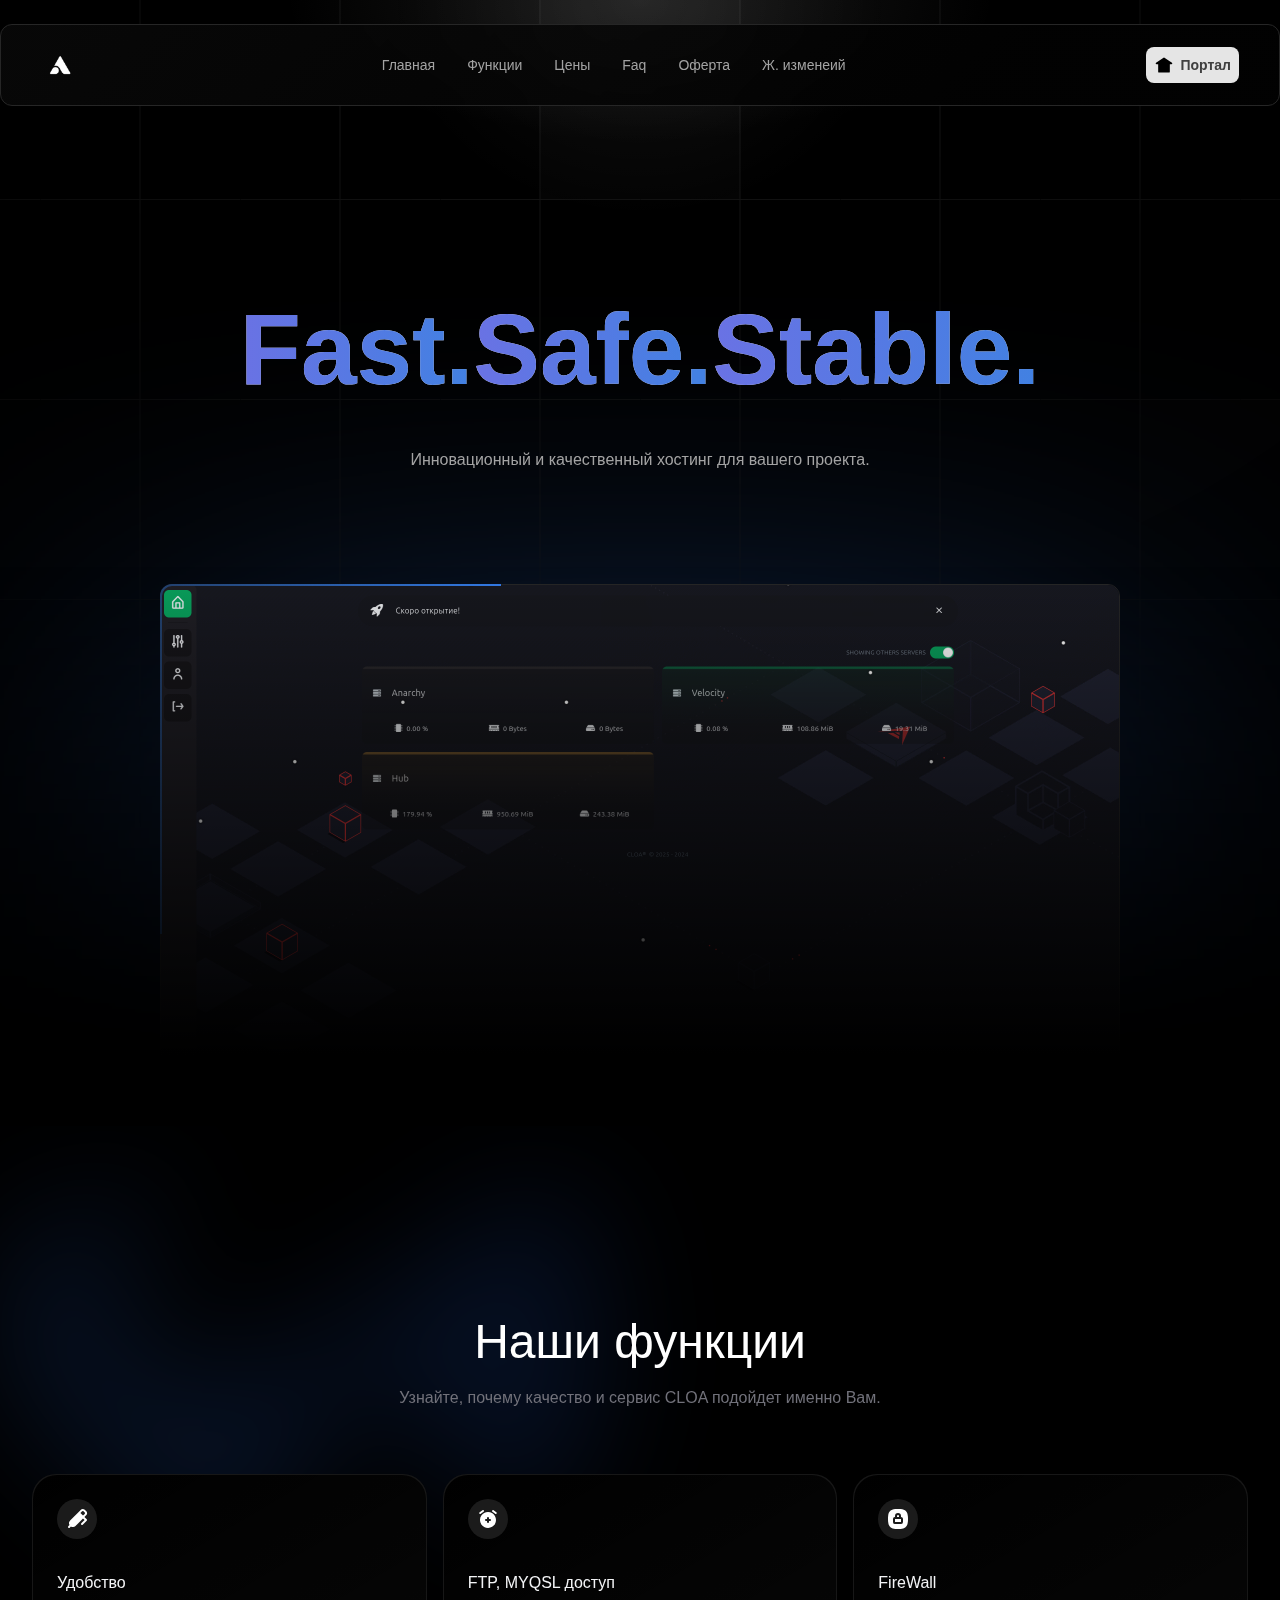
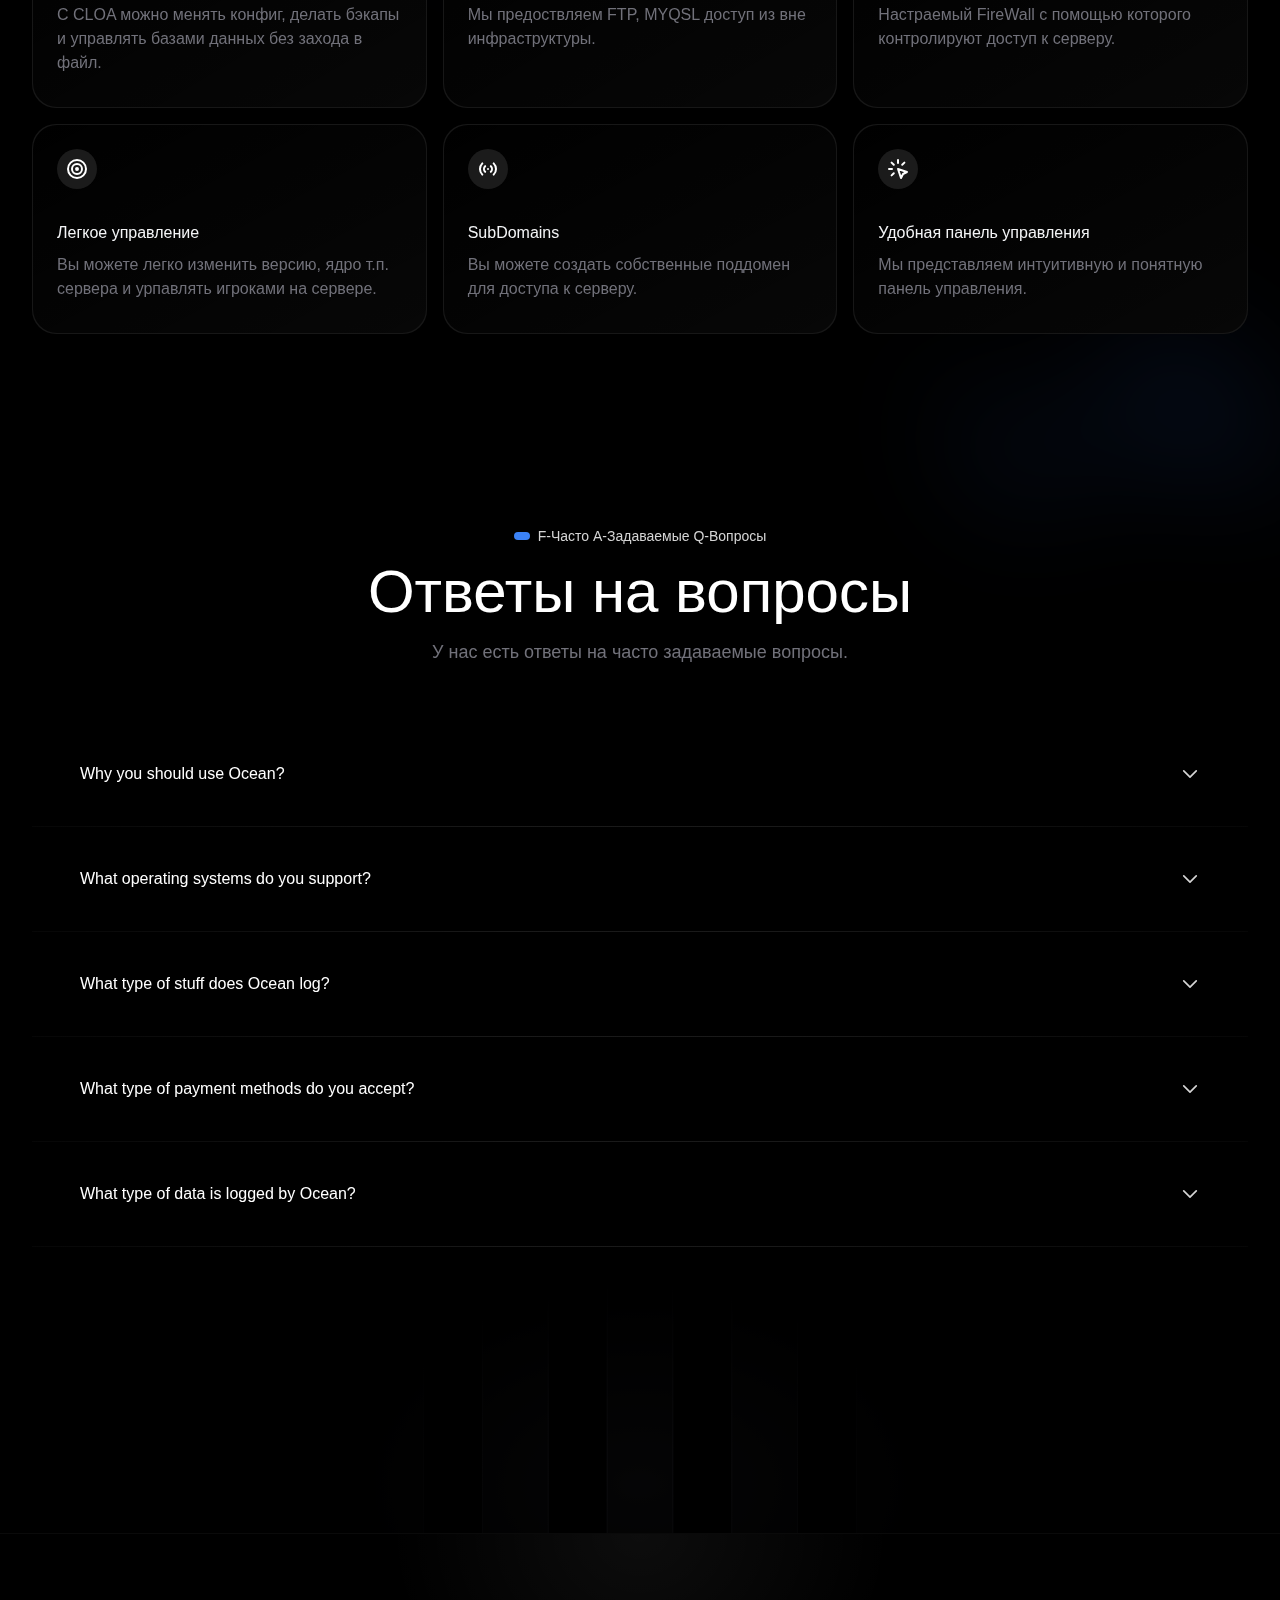
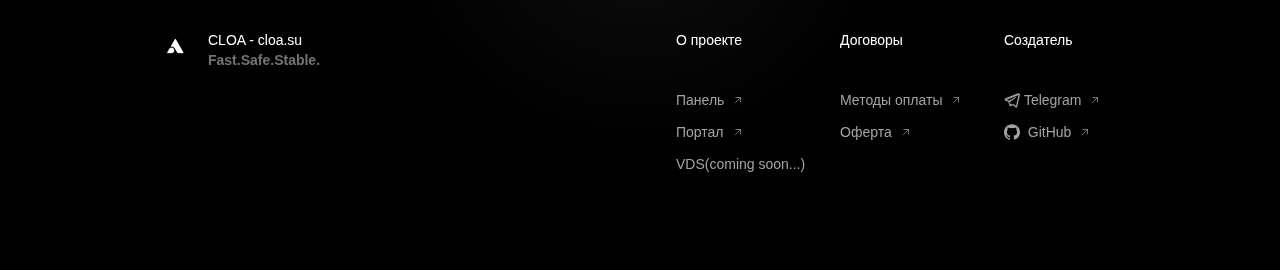
==== commit 6ed47d92: "UpDATE" ====
--- a/index.html
+++ b/index.html
@@ -24,82 +24,52 @@
 <body class="bg-black" cz-shortcut-listen="true">
   <main id="home" data-astro-cid-j7pv25f6="">
     <header class="sticky top-6 z-[100]"></header>
-    <div aria-hidden="true"
-      class="hidden lg:block absolute top-0 w-[1000px] z-[-1] h-[400px] left-1/2 -translate-x-1/2 -translate-y-1/2 opacity-[0.15] pointer-events-none"
-      style="background-image:radial-gradient(#A4A4A3, transparent 50%)" data-astro-cid-sckkx6r4=""></div> <svg
-      class="absolute z-[-2] pointer-events-none inset-0 h-full w-full stroke-neutral-900 [mask-image:radial-gradient(100%_100%_at_top_center,white,transparent)]"
-      aria-hidden="true">
+    <div aria-hidden="true" class="hidden lg:block absolute top-0 w-[1000px] z-[-1] h-[400px] left-1/2 -translate-x-1/2 -translate-y-1/2 opacity-[0.15] pointer-events-none" style="background-image:radial-gradient(#A4A4A3, transparent 50%)" data-astro-cid-sckkx6r4=""></div>
+    <svg class="absolute z-[-2] pointer-events-none inset-0 h-full w-full stroke-neutral-900 [mask-image:radial-gradient(100%_100%_at_top_center,white,transparent)]" aria-hidden="true">
       <defs>
-        <pattern id="83fd4e5a-9d52-42fc-97b6-718e5d7ee527" width="200" height="200" x="50%" y="-1"
-          patternUnits="userSpaceOnUse">
+        <pattern id="83fd4e5a-9d52-42fc-97b6-718e5d7ee527" width="200" height="200" x="50%" y="-1" patternUnits="userSpaceOnUse">
           <path d="M100 200V.5M.5 .5H200" fill="none"></path>
         </pattern>
-      </defs><svg x="50%" y="-1" class="overflow-visible fill-neutral-950/50">
-        <path d="M-100.5 0h201v201h-201Z M699.5 0h201v201h-201Z M499.5 400h201v201h-201Z M-300.5 600h201v201h-201Z"
-          stroke-width="0"></path>
+      </defs>
+      <svg x="50%" y="-1" class="overflow-visible fill-neutral-950/50">
+        <path d="M-100.5 0h201v201h-201Z M699.5 0h201v201h-201Z M499.5 400h201v201h-201Z M-300.5 600h201v201h-201Z" stroke-width="0"></path>
       </svg>
       <rect width="100%" height="100%" stroke-width="0" fill="url(#83fd4e5a-9d52-42fc-97b6-718e5d7ee527)"></rect>
     </svg>
     <div class="w-full overflow-hidden relative mt-40 flex flex-col justify-center items-center text-center gap-4">
-      <h1 class="font-bold  mt-2 flex animate-fade-down"> <span class="papurrin hidden lg:flex"
-          style="--start-color:#6a72e4; animation-name:a; --end-color:#4181e2; --content: &#39;Fast.&#39;; --animation: a">Fast.</span>
-        <span class="papurrin hidden lg:flex"
-          style="--start-color:#6a72e4; animation-name:a2; --end-color:#4181e2; --content: &#39;Safe.&#39;; --animation: a2">Safe.</span>
-        <span class="papurrin hidden lg:flex"
-          style="--start-color:#6a72e4; animation-name:a3; --end-color:#4181e2; --content: &#39;Stable.&#39;; --animation: a3">Stable.</span>
+      <h1 class="font-bold  mt-2 flex animate-fade-down">
+        <span class="papurrin hidden lg:flex" style="--start-color:#6a72e4; animation-name:a; --end-color:#4181e2; --content: &#39;Fast.&#39;; --animation: a">Fast.</span>
+        <span class="papurrin hidden lg:flex" style="--start-color:#6a72e4; animation-name:a2; --end-color:#4181e2; --content: &#39;Safe.&#39;; --animation: a2">Safe.</span>
+        <span class="papurrin hidden lg:flex" style="--start-color:#6a72e4; animation-name:a3; --end-color:#4181e2; --content: &#39;Stable.&#39;; --animation: a3">Stable.</span>
         <span class="lg:hidden flex text-white text-4xl sm:text-5xl md:text-7xl mx-auto"> Fast.Safe.Stable. </span>
       </h1>
-      <p class="text-sm lg:text-base font-medium text-neutral-400 mt-2 max-w-xl"> Инновационный и качественный хостинг
-        для вашего проекта. </p>
+      <p class="text-sm lg:text-base font-medium text-neutral-400 mt-2 max-w-xl"> Инновационный и качественный хостинг для вашего проекта.</p>
       <div class="relative sm:w-auto md:w-full   lg:w-3/4 flex items-center justify-center mt-24 rounded-xl">
-        <div
-          style="--size:700;--duration:10;--anchor:90;--border-width:2;--color-from:#347deb;--color-to:#23416d;--delay:-0s"
-          class="pointer-events-none absolute inset-0 [border:calc(var(--border-width)*1px)_solid_transparent] ![mask-clip:padding-box,border-box] ![mask-composite:intersect] [mask:linear-gradient(transparent,transparent),linear-gradient(white,white)] after:absolute after:aspect-square after:w-[calc(var(--size)*1px)] after:animate-border-beam after:[animation-delay:var(--delay)] after:[background:linear-gradient(to_left,var(--color-from),var(--color-to),transparent)] after:[offset-anchor:calc(var(--anchor)*1%)_50%] after:[offset-path:rect(0_auto_auto_0_round_calc(var(--size)*1px))] rounded-xl">
-        </div> <img src="/static/img/img_dashboard.webp" alt="" srcset=""
-          class="rounded-xl border border-neutral-800">
-      </div>
-      <div
-        class="hidden sm:block  absolute w-3/4 lg:bottom-40 xl:bottom-56 2xl:bottom-80 h-32 rounded-xl z-[-10] blur-[200px] bg-blue-500">
-      </div>
-      <div class="w-full h-96 sm:h-[700px] absolute bottom-[-140px]"
-        style="background: linear-gradient(to top, #000 30%, transparent);"></div>
+        <div style="--size:700;--duration:10;--anchor:90;--border-width:2;--color-from:#347deb;--color-to:#23416d;--delay:-0s" class="pointer-events-none absolute inset-0 [border:calc(var(--border-width)*1px)_solid_transparent] ![mask-clip:padding-box,border-box] ![mask-composite:intersect] [mask:linear-gradient(transparent,transparent),linear-gradient(white,white)] after:absolute after:aspect-square after:w-[calc(var(--size)*1px)] after:animate-border-beam after:[animation-delay:var(--delay)] after:[background:linear-gradient(to_left,var(--color-from),var(--color-to),transparent)] after:[offset-anchor:calc(var(--anchor)*1%)_50%] after:[offset-path:rect(0_auto_auto_0_round_calc(var(--size)*1px))] rounded-xl"></div>
+        <img src="/static/img/img_dashboard.webp" alt="" srcset="" class="rounded-xl border border-neutral-800">
+      </div>
+      <div class="hidden sm:block  absolute w-3/4 lg:bottom-40 xl:bottom-56 2xl:bottom-80 h-32 rounded-xl z-[-10] blur-[200px] bg-blue-500"></div>
+      <div class="w-full h-96 sm:h-[700px] absolute bottom-[-140px]" style="background: linear-gradient(to top, #000 30%, transparent);"></div>
     </div>
-    <astro-island uid="Ix7Hd" prefix="r0" component-url="/static/assets/js/particles.DmVDzH5Y.js"
-      component-export="default" renderer-url="/static/assets/js/client.BY2mA-CD.js"
-      props="{&quot;server:defer&quot;:[0,true],&quot;className&quot;:[0,&quot;absolute top-0 z-[-3] h-3/4 w-full&quot;],&quot;size&quot;:[0,0.4],&quot;color&quot;:[0,&quot;#ffffff&quot;],&quot;quantity&quot;:[0,40],&quot;server:component-directive&quot;:[0,&quot;defer&quot;],&quot;server:component-path&quot;:[0,&quot;@/components/magicui/particles&quot;],&quot;server:component-export&quot;:[0,&quot;default&quot;],&quot;data-astro-cid-j7pv25f6&quot;:[0,true]}"
-      client="load" opts="{&quot;name&quot;:&quot;Particles&quot;,&quot;value&quot;:true}" await-children="">
+    <astro-island uid="Ix7Hd" prefix="r0" component-url="static/js/particles.DmVDzH5Y.js" component-export="default" renderer-url="static/js/client.BY2mA-CD.js" props="{&quot;server:defer&quot;:[0,true],&quot;className&quot;:[0,&quot;absolute top-0 z-[-3] h-3/4 w-full&quot;],&quot;size&quot;:[0,0.4],&quot;color&quot;:[0,&quot;#ffffff&quot;],&quot;quantity&quot;:[0,40],&quot;server:component-directive&quot;:[0,&quot;defer&quot;],&quot;server:component-path&quot;:[0,&quot;@/components/magicui/particles&quot;],&quot;server:component-export&quot;:[0,&quot;default&quot;],&quot;data-astro-cid-j7pv25f6&quot;:[0,true]}" client="load" opts="{&quot;name&quot;:&quot;Particles&quot;,&quot;value&quot;:true}" await-children="">
       <div class="absolute top-0 z-[-3] h-3/4 w-full" aria-hidden="true"></div>
     </astro-island>
     <section id="features" class="my-48 flex flex-col relative justify-center" data-astro-cid-j7pv25f6="">
-      <div
-        class="absolute inset-x-0 -top-40 transform-gpu overflow-hidden blur-3xl sm:-top-80 pointer-events-none -z-50 opacity-50"
-        aria-hidden="true" data-astro-cid-j7pv25f6="">
-        <div
-          class="relative left-[calc(50%-11rem)] aspect-[1155/678] w-[10.125rem] -translate-x-1/2 rotate-[30deg] bg-gradient-to-tr from-blue-500 to-blue-600 opacity-30 sm:left-[calc(50%-30rem)] sm:w-[58.1875rem]"
-          style="clip-path:polygon(74.1% 44.1%, 100% 61.6%, 97.5% 26.9%, 85.5% 0.1%, 80.7% 2%, 72.5% 32.5%, 60.2% 62.4%, 52.4% 68.1%, 47.5% 58.3%, 45.2% 34.5%, 27.5% 76.7%, 0.1% 64.9%, 17.9% 100%, 27.6% 76.8%, 76.1% 97.7%, 74.1% 44.1%)"
-          data-astro-cid-j7pv25f6=""></div>
+      <div class="absolute inset-x-0 -top-40 transform-gpu overflow-hidden blur-3xl sm:-top-80 pointer-events-none -z-50 opacity-50" aria-hidden="true" data-astro-cid-j7pv25f6="">
+        <div class="relative left-[calc(50%-11rem)] aspect-[1155/678] w-[10.125rem] -translate-x-1/2 rotate-[30deg] bg-gradient-to-tr from-blue-500 to-blue-600 opacity-30 sm:left-[calc(50%-30rem)] sm:w-[58.1875rem]" style="clip-path:polygon(74.1% 44.1%, 100% 61.6%, 97.5% 26.9%, 85.5% 0.1%, 80.7% 2%, 72.5% 32.5%, 60.2% 62.4%, 52.4% 68.1%, 47.5% 58.3%, 45.2% 34.5%, 27.5% 76.7%, 0.1% 64.9%, 17.9% 100%, 27.6% 76.8%, 76.1% 97.7%, 74.1% 44.1%)" data-astro-cid-j7pv25f6=""></div>
       </div>
       <h2 class="text-center text-white font-medium text-5xl" data-astro-cid-j7pv25f6=""> Наши функции </h2>
       <div class="w-full flex justify-center items-center text-center" data-astro-cid-j7pv25f6="">
-        <p class="text-base text-center max-w-full mx-4 xl:mx-0 xl:max-w-lg mt-5 font-medium text-zinc-500"
-          data-astro-cid-j7pv25f6=""> Узнайте, почему качество и сервис CLOA подойдет именно Вам. </p>
+        <p class="text-base text-center max-w-full mx-4 xl:mx-0 xl:max-w-lg mt-5 font-medium text-zinc-500" data-astro-cid-j7pv25f6=""> Узнайте, почему качество и сервис CLOA подойдет именно Вам. </p>
       </div>
       <div class="mt-16 flex justify-center items-center" data-astro-cid-j7pv25f6="">
-        <div class="grid grid-cols-1 md:grid-cols-2 xl:grid-cols-3 mx-auto container gap-4 group" data-spotlight=""
-          data-astro-cid-j7pv25f6="">
-          <div
-            class="relative h-full bg-neutral-900 rounded-3xl p-px before:absolute before:w-80 before:h-80 before:-left-40 before:-top-40 before:bg-blue-950 before:rounded-full before:opacity-0 before:pointer-events-none before:transition-opacity before:duration-500 before:translate-x-[var(--mouse-x)] before:translate-y-[var(--mouse-y)] before:group-hover:opacity-100 before:z-10 before:blur-[100px] after:absolute after:w-96 after:h-96 after:-left-48 after:-top-48 after:bg-blue-500 after:rounded-full after:opacity-0 after:pointer-events-none after:transition-opacity after:duration-500 after:translate-x-[var(--mouse-x)] after:translate-y-[var(--mouse-y)] after:hover:opacity-10 after:z-30 after:blur-[100px] overflow-hidden">
-            <div
-              class="relative h-full bg-gradient-to-br from-black to-black/70 p-6 pb-8 rounded-[inherit] z-20 overflow-hidden">
-              <div
-                class="bg-[#1B1B1B]  w-6 h-6 sm:h-10 sm:w-10 rounded-full flex items-center justify-center text-white text-xs">
-                <svg xmlns="http://www.w3.org/2000/svg" class="icon icon-tabler icon-tabler-ballpen-filled" width="24"
-                  height="24" viewBox="0 0 24 24" stroke-width="2" stroke="currentColor" fill="none"
-                  stroke-linecap="round" stroke-linejoin="round" data-astro-cid-j7pv25f6="">
-                  <path stroke="none" d="M0 0h24v24H0z" fill="none" data-astro-cid-j7pv25f6=""></path>
-                  <path
-                    d="M17.828 2a3 3 0 0 1 1.977 .743l.145 .136l1.171 1.17a3 3 0 0 1 .136 4.1l-.136 .144l-1.706 1.707l2.292 2.293a1 1 0 0 1 .083 1.32l-.083 .094l-4 4a1 1 0 0 1 -1.497 -1.32l.083 -.094l3.292 -3.293l-1.586 -1.585l-7.464 7.464a3.828 3.828 0 0 1 -2.474 1.114l-.233 .008c-.674 0 -1.33 -.178 -1.905 -.508l-1.216 1.214a1 1 0 0 1 -1.497 -1.32l.083 -.094l1.214 -1.216a3.828 3.828 0 0 1 .454 -4.442l.16 -.17l10.586 -10.586a3 3 0 0 1 1.923 -.873l.198 -.006zm0 2a1 1 0 0 0 -.608 .206l-.099 .087l-1.707 1.707l2.586 2.585l1.707 -1.706a1 1 0 0 0 .284 -.576l.01 -.131a1 1 0 0 0 -.207 -.609l-.087 -.099l-1.171 -1.171a1 1 0 0 0 -.708 -.293z"
-                    stroke-width="0" fill="currentColor" data-astro-cid-j7pv25f6=""></path>
+        <div class="grid grid-cols-1 md:grid-cols-2 xl:grid-cols-3 mx-auto container gap-4 group" data-spotlight="" data-astro-cid-j7pv25f6="">
+          <div class="relative h-full bg-neutral-900 rounded-3xl p-px before:absolute before:w-80 before:h-80 before:-left-40 before:-top-40 before:bg-blue-950 before:rounded-full before:opacity-0 before:pointer-events-none before:transition-opacity before:duration-500 before:translate-x-[var(--mouse-x)] before:translate-y-[var(--mouse-y)] before:group-hover:opacity-100 before:z-10 before:blur-[100px] after:absolute after:w-96 after:h-96 after:-left-48 after:-top-48 after:bg-blue-500 after:rounded-full after:opacity-0 after:pointer-events-none after:transition-opacity after:duration-500 after:translate-x-[var(--mouse-x)] after:translate-y-[var(--mouse-y)] after:hover:opacity-10 after:z-30 after:blur-[100px] overflow-hidden">
+            <div class="relative h-full bg-gradient-to-br from-black to-black/70 p-6 pb-8 rounded-[inherit] z-20 overflow-hidden">
+              <div class="bg-[#1B1B1B]  w-6 h-6 sm:h-10 sm:w-10 rounded-full flex items-center justify-center text-white text-xs">
+                <svg xmlns="http://www.w3.org/2000/svg" class="icon icon-tabler icon-tabler-ballpen-filled" width="24" height="24" viewBox="0 0 24 24" stroke-width="2" stroke="currentColor" fill="none" stroke-linecap="round" stroke-linejoin="round" data-astro-cid-j7pv25f6="">
+                  <path stroke="none" d="M0 0h24v24H0z" fill="none" data-astro-cid-j7pv25f6=""></path>
+                  <path d="M17.828 2a3 3 0 0 1 1.977 .743l.145 .136l1.171 1.17a3 3 0 0 1 .136 4.1l-.136 .144l-1.706 1.707l2.292 2.293a1 1 0 0 1 .083 1.32l-.083 .094l-4 4a1 1 0 0 1 -1.497 -1.32l.083 -.094l3.292 -3.293l-1.586 -1.585l-7.464 7.464a3.828 3.828 0 0 1 -2.474 1.114l-.233 .008c-.674 0 -1.33 -.178 -1.905 -.508l-1.216 1.214a1 1 0 0 1 -1.497 -1.32l.083 -.094l1.214 -1.216a3.828 3.828 0 0 1 .454 -4.442l.16 -.17l10.586 -10.586a3 3 0 0 1 1.923 -.873l.198 -.006zm0 2a1 1 0 0 0 -.608 .206l-.099 .087l-1.707 1.707l2.586 2.585l1.707 -1.706a1 1 0 0 0 .284 -.576l.01 -.131a1 1 0 0 0 -.207 -.609l-.087 -.099l-1.171 -1.171a1 1 0 0 0 -.708 -.293z" stroke-width="0" fill="currentColor" data-astro-cid-j7pv25f6=""></path>
                 </svg>
               </div>
               <div class="mt-8">
@@ -118,26 +88,18 @@
                   <path d="M16.191 3.412a1 1 0 0 1 1.291 -.288l.106 .067l2.75 2a1 1 0 0 1 -1.07 1.685l-.106 -.067l-2.75 -2a1 1 0 0 1 -.22 -1.397z" stroke-width="0" fill="currentColor" data-astro-cid-j7pv25f6=""></path>
                 </svg>
               </div>
-
               <div class="mt-8">
                 <h3 class="text-gray-100 font-medium text-base">FTP, MYQSL доступ</h3>
                 <p class="mt-2 text-zinc-500 font-medium">Мы предоствляем FTP, MYQSL доступ из вне инфраструктуры.</p>
               </div>
             </div>
           </div>
-          <div
-            class="relative h-full bg-neutral-900 rounded-3xl p-px before:absolute before:w-80 before:h-80 before:-left-40 before:-top-40 before:bg-blue-950 before:rounded-full before:opacity-0 before:pointer-events-none before:transition-opacity before:duration-500 before:translate-x-[var(--mouse-x)] before:translate-y-[var(--mouse-y)] before:group-hover:opacity-100 before:z-10 before:blur-[100px] after:absolute after:w-96 after:h-96 after:-left-48 after:-top-48 after:bg-blue-500 after:rounded-full after:opacity-0 after:pointer-events-none after:transition-opacity after:duration-500 after:translate-x-[var(--mouse-x)] after:translate-y-[var(--mouse-y)] after:hover:opacity-10 after:z-30 after:blur-[100px] overflow-hidden">
-            <div
-              class="relative h-full bg-gradient-to-br from-black to-black/70 p-6 pb-8 rounded-[inherit] z-20 overflow-hidden">
-              <div
-                class="bg-[#1B1B1B]  w-6 h-6 sm:h-10 sm:w-10 rounded-full flex items-center justify-center text-white text-xs">
-                <svg xmlns="http://www.w3.org/2000/svg" class="icon icon-tabler icon-tabler-lock-square-rounded-filled"
-                  width="24" height="24" viewBox="0 0 24 24" stroke-width="2" stroke="currentColor" fill="none"
-                  stroke-linecap="round" stroke-linejoin="round" data-astro-cid-j7pv25f6="">
-                  <path stroke="none" d="M0 0h24v24H0z" fill="none" data-astro-cid-j7pv25f6=""></path>
-                  <path
-                    d="M12 2c-.218 0 -.432 .002 -.642 .005l-.616 .017l-.299 .013l-.579 .034l-.553 .046c-4.785 .464 -6.732 2.411 -7.196 7.196l-.046 .553l-.034 .579c-.005 .098 -.01 .198 -.013 .299l-.017 .616l-.004 .318l-.001 .324c0 .218 .002 .432 .005 .642l.017 .616l.013 .299l.034 .579l.046 .553c.464 4.785 2.411 6.732 7.196 7.196l.553 .046l.579 .034c.098 .005 .198 .01 .299 .013l.616 .017l.642 .005l.642 -.005l.616 -.017l.299 -.013l.579 -.034l.553 -.046c4.785 -.464 6.732 -2.411 7.196 -7.196l.046 -.553l.034 -.579c.005 -.098 .01 -.198 .013 -.299l.017 -.616l.005 -.642l-.005 -.642l-.017 -.616l-.013 -.299l-.034 -.579l-.046 -.553c-.464 -4.785 -2.411 -6.732 -7.196 -7.196l-.553 -.046l-.579 -.034a28.058 28.058 0 0 0 -.299 -.013l-.616 -.017l-.318 -.004l-.324 -.001zm0 4a3 3 0 0 1 2.995 2.824l.005 .176v1a2 2 0 0 1 1.995 1.85l.005 .15v3a2 2 0 0 1 -1.85 1.995l-.15 .005h-6a2 2 0 0 1 -1.995 -1.85l-.005 -.15v-3a2 2 0 0 1 1.85 -1.995l.15 -.005v-1a3 3 0 0 1 3 -3zm3 6h-6v3h6v-3zm-3 -4a1 1 0 0 0 -.993 .883l-.007 .117v1h2v-1a1 1 0 0 0 -1 -1z"
-                    fill="currentColor" stroke-width="0" data-astro-cid-j7pv25f6=""></path>
+          <div class="relative h-full bg-neutral-900 rounded-3xl p-px before:absolute before:w-80 before:h-80 before:-left-40 before:-top-40 before:bg-blue-950 before:rounded-full before:opacity-0 before:pointer-events-none before:transition-opacity before:duration-500 before:translate-x-[var(--mouse-x)] before:translate-y-[var(--mouse-y)] before:group-hover:opacity-100 before:z-10 before:blur-[100px] after:absolute after:w-96 after:h-96 after:-left-48 after:-top-48 after:bg-blue-500 after:rounded-full after:opacity-0 after:pointer-events-none after:transition-opacity after:duration-500 after:translate-x-[var(--mouse-x)] after:translate-y-[var(--mouse-y)] after:hover:opacity-10 after:z-30 after:blur-[100px] overflow-hidden">
+            <div class="relative h-full bg-gradient-to-br from-black to-black/70 p-6 pb-8 rounded-[inherit] z-20 overflow-hidden">
+              <div class="bg-[#1B1B1B]  w-6 h-6 sm:h-10 sm:w-10 rounded-full flex items-center justify-center text-white text-xs">
+                <svg xmlns="http://www.w3.org/2000/svg" class="icon icon-tabler icon-tabler-lock-square-rounded-filled" width="24" height="24" viewBox="0 0 24 24" stroke-width="2" stroke="currentColor" fill="none" stroke-linecap="round" stroke-linejoin="round" data-astro-cid-j7pv25f6="">
+                  <path stroke="none" d="M0 0h24v24H0z" fill="none" data-astro-cid-j7pv25f6=""></path>
+                  <path d="M12 2c-.218 0 -.432 .002 -.642 .005l-.616 .017l-.299 .013l-.579 .034l-.553 .046c-4.785 .464 -6.732 2.411 -7.196 7.196l-.046 .553l-.034 .579c-.005 .098 -.01 .198 -.013 .299l-.017 .616l-.004 .318l-.001 .324c0 .218 .002 .432 .005 .642l.017 .616l.013 .299l.034 .579l.046 .553c.464 4.785 2.411 6.732 7.196 7.196l.553 .046l.579 .034c.098 .005 .198 .01 .299 .013l.616 .017l.642 .005l.642 -.005l.616 -.017l.299 -.013l.579 -.034l.553 -.046c4.785 -.464 6.732 -2.411 7.196 -7.196l.046 -.553l.034 -.579c.005 -.098 .01 -.198 .013 -.299l.017 -.616l.005 -.642l-.005 -.642l-.017 -.616l-.013 -.299l-.034 -.579l-.046 -.553c-.464 -4.785 -2.411 -6.732 -7.196 -7.196l-.553 -.046l-.579 -.034a28.058 28.058 0 0 0 -.299 -.013l-.616 -.017l-.318 -.004l-.324 -.001zm0 4a3 3 0 0 1 2.995 2.824l.005 .176v1a2 2 0 0 1 1.995 1.85l.005 .15v3a2 2 0 0 1 -1.85 1.995l-.15 .005h-6a2 2 0 0 1 -1.995 -1.85l-.005 -.15v-3a2 2 0 0 1 1.85 -1.995l.15 -.005v-1a3 3 0 0 1 3 -3zm3 6h-6v3h6v-3zm-3 -4a1 1 0 0 0 -.993 .883l-.007 .117v1h2v-1a1 1 0 0 0 -1 -1z" fill="currentColor" stroke-width="0" data-astro-cid-j7pv25f6=""></path>
                 </svg>
               </div>
               <div class="mt-8">
@@ -146,15 +108,10 @@
               </div>
             </div>
           </div>
-          <div
-            class="relative h-full bg-neutral-900 rounded-3xl p-px before:absolute before:w-80 before:h-80 before:-left-40 before:-top-40 before:bg-blue-950 before:rounded-full before:opacity-0 before:pointer-events-none before:transition-opacity before:duration-500 before:translate-x-[var(--mouse-x)] before:translate-y-[var(--mouse-y)] before:group-hover:opacity-100 before:z-10 before:blur-[100px] after:absolute after:w-96 after:h-96 after:-left-48 after:-top-48 after:bg-blue-500 after:rounded-full after:opacity-0 after:pointer-events-none after:transition-opacity after:duration-500 after:translate-x-[var(--mouse-x)] after:translate-y-[var(--mouse-y)] after:hover:opacity-10 after:z-30 after:blur-[100px] overflow-hidden">
-            <div
-              class="relative h-full bg-gradient-to-br from-black to-black/70 p-6 pb-8 rounded-[inherit] z-20 overflow-hidden">
-              <div
-                class="bg-[#1B1B1B]  w-6 h-6 sm:h-10 sm:w-10 rounded-full flex items-center justify-center text-white text-xs">
-                <svg xmlns="http://www.w3.org/2000/svg" class="icon icon-tabler icon-tabler-target" width="24"
-                  height="24" viewBox="0 0 24 24" stroke-width="2" stroke="currentColor" fill="none"
-                  stroke-linecap="round" stroke-linejoin="round" data-astro-cid-j7pv25f6="">
+          <div class="relative h-full bg-neutral-900 rounded-3xl p-px before:absolute before:w-80 before:h-80 before:-left-40 before:-top-40 before:bg-blue-950 before:rounded-full before:opacity-0 before:pointer-events-none before:transition-opacity before:duration-500 before:translate-x-[var(--mouse-x)] before:translate-y-[var(--mouse-y)] before:group-hover:opacity-100 before:z-10 before:blur-[100px] after:absolute after:w-96 after:h-96 after:-left-48 after:-top-48 after:bg-blue-500 after:rounded-full after:opacity-0 after:pointer-events-none after:transition-opacity after:duration-500 after:translate-x-[var(--mouse-x)] after:translate-y-[var(--mouse-y)] after:hover:opacity-10 after:z-30 after:blur-[100px] overflow-hidden">
+            <div class="relative h-full bg-gradient-to-br from-black to-black/70 p-6 pb-8 rounded-[inherit] z-20 overflow-hidden">
+              <div class="bg-[#1B1B1B]  w-6 h-6 sm:h-10 sm:w-10 rounded-full flex items-center justify-center text-white text-xs">
+                <svg xmlns="http://www.w3.org/2000/svg" class="icon icon-tabler icon-tabler-target" width="24" height="24" viewBox="0 0 24 24" stroke-width="2" stroke="currentColor" fill="none" stroke-linecap="round" stroke-linejoin="round" data-astro-cid-j7pv25f6="">
                   <path stroke="none" d="M0 0h24v24H0z" fill="none" data-astro-cid-j7pv25f6=""></path>
                   <path d="M12 12m-1 0a1 1 0 1 0 2 0a1 1 0 1 0 -2 0" data-astro-cid-j7pv25f6=""></path>
                   <path d="M12 12m-5 0a5 5 0 1 0 10 0a5 5 0 1 0 -10 0" data-astro-cid-j7pv25f6=""></path>
@@ -167,15 +124,10 @@
               </div>
             </div>
           </div>
-          <div
-            class="relative h-full bg-neutral-900 rounded-3xl p-px before:absolute before:w-80 before:h-80 before:-left-40 before:-top-40 before:bg-blue-950 before:rounded-full before:opacity-0 before:pointer-events-none before:transition-opacity before:duration-500 before:translate-x-[var(--mouse-x)] before:translate-y-[var(--mouse-y)] before:group-hover:opacity-100 before:z-10 before:blur-[100px] after:absolute after:w-96 after:h-96 after:-left-48 after:-top-48 after:bg-blue-500 after:rounded-full after:opacity-0 after:pointer-events-none after:transition-opacity after:duration-500 after:translate-x-[var(--mouse-x)] after:translate-y-[var(--mouse-y)] after:hover:opacity-10 after:z-30 after:blur-[100px] overflow-hidden">
-            <div
-              class="relative h-full bg-gradient-to-br from-black to-black/70 p-6 pb-8 rounded-[inherit] z-20 overflow-hidden">
-              <div
-                class="bg-[#1B1B1B]  w-6 h-6 sm:h-10 sm:w-10 rounded-full flex items-center justify-center text-white text-xs">
-                <svg xmlns="http://www.w3.org/2000/svg" class="icon icon-tabler icon-tabler-access-point" width="24"
-                  height="24" viewBox="0 0 24 24" stroke-width="2" stroke="currentColor" fill="none"
-                  stroke-linecap="round" stroke-linejoin="round" data-astro-cid-j7pv25f6="">
+          <div class="relative h-full bg-neutral-900 rounded-3xl p-px before:absolute before:w-80 before:h-80 before:-left-40 before:-top-40 before:bg-blue-950 before:rounded-full before:opacity-0 before:pointer-events-none before:transition-opacity before:duration-500 before:translate-x-[var(--mouse-x)] before:translate-y-[var(--mouse-y)] before:group-hover:opacity-100 before:z-10 before:blur-[100px] after:absolute after:w-96 after:h-96 after:-left-48 after:-top-48 after:bg-blue-500 after:rounded-full after:opacity-0 after:pointer-events-none after:transition-opacity after:duration-500 after:translate-x-[var(--mouse-x)] after:translate-y-[var(--mouse-y)] after:hover:opacity-10 after:z-30 after:blur-[100px] overflow-hidden">
+            <div class="relative h-full bg-gradient-to-br from-black to-black/70 p-6 pb-8 rounded-[inherit] z-20 overflow-hidden">
+              <div class="bg-[#1B1B1B]  w-6 h-6 sm:h-10 sm:w-10 rounded-full flex items-center justify-center text-white text-xs">
+                <svg xmlns="http://www.w3.org/2000/svg" class="icon icon-tabler icon-tabler-access-point" width="24" height="24" viewBox="0 0 24 24" stroke-width="2" stroke="currentColor" fill="none" stroke-linecap="round" stroke-linejoin="round" data-astro-cid-j7pv25f6="">
                   <path stroke="none" d="M0 0h24v24H0z" fill="none" data-astro-cid-j7pv25f6=""></path>
                   <path d="M12 12l0 .01" data-astro-cid-j7pv25f6=""></path>
                   <path d="M14.828 9.172a4 4 0 0 1 0 5.656" data-astro-cid-j7pv25f6=""></path>
@@ -190,15 +142,10 @@
               </div>
             </div>
           </div>
-          <div
-            class="relative h-full bg-neutral-900 rounded-3xl p-px before:absolute before:w-80 before:h-80 before:-left-40 before:-top-40 before:bg-blue-950 before:rounded-full before:opacity-0 before:pointer-events-none before:transition-opacity before:duration-500 before:translate-x-[var(--mouse-x)] before:translate-y-[var(--mouse-y)] before:group-hover:opacity-100 before:z-10 before:blur-[100px] after:absolute after:w-96 after:h-96 after:-left-48 after:-top-48 after:bg-blue-500 after:rounded-full after:opacity-0 after:pointer-events-none after:transition-opacity after:duration-500 after:translate-x-[var(--mouse-x)] after:translate-y-[var(--mouse-y)] after:hover:opacity-10 after:z-30 after:blur-[100px] overflow-hidden">
-            <div
-              class="relative h-full bg-gradient-to-br from-black to-black/70 p-6 pb-8 rounded-[inherit] z-20 overflow-hidden">
-              <div
-                class="bg-[#1B1B1B]  w-6 h-6 sm:h-10 sm:w-10 rounded-full flex items-center justify-center text-white text-xs">
-                <svg xmlns="http://www.w3.org/2000/svg" class="icon icon-tabler icon-tabler-click" width="24"
-                  height="24" viewBox="0 0 24 24" stroke-width="2" stroke="currentColor" fill="none"
-                  stroke-linecap="round" stroke-linejoin="round" data-astro-cid-j7pv25f6="">
+          <div class="relative h-full bg-neutral-900 rounded-3xl p-px before:absolute before:w-80 before:h-80 before:-left-40 before:-top-40 before:bg-blue-950 before:rounded-full before:opacity-0 before:pointer-events-none before:transition-opacity before:duration-500 before:translate-x-[var(--mouse-x)] before:translate-y-[var(--mouse-y)] before:group-hover:opacity-100 before:z-10 before:blur-[100px] after:absolute after:w-96 after:h-96 after:-left-48 after:-top-48 after:bg-blue-500 after:rounded-full after:opacity-0 after:pointer-events-none after:transition-opacity after:duration-500 after:translate-x-[var(--mouse-x)] after:translate-y-[var(--mouse-y)] after:hover:opacity-10 after:z-30 after:blur-[100px] overflow-hidden">
+            <div class="relative h-full bg-gradient-to-br from-black to-black/70 p-6 pb-8 rounded-[inherit] z-20 overflow-hidden">
+              <div class="bg-[#1B1B1B]  w-6 h-6 sm:h-10 sm:w-10 rounded-full flex items-center justify-center text-white text-xs">
+                <svg xmlns="http://www.w3.org/2000/svg" class="icon icon-tabler icon-tabler-click" width="24" height="24" viewBox="0 0 24 24" stroke-width="2" stroke="currentColor" fill="none" stroke-linecap="round" stroke-linejoin="round" data-astro-cid-j7pv25f6="">
                   <path stroke="none" d="M0 0h24v24H0z" fill="none" data-astro-cid-j7pv25f6=""></path>
                   <path d="M3 12l3 0" data-astro-cid-j7pv25f6=""></path>
                   <path d="M12 3l0 3" data-astro-cid-j7pv25f6=""></path>
@@ -210,25 +157,20 @@
               </div>
               <div class="mt-8">
                 <h3 class="text-gray-100 font-medium text-base">Удобная панель управления</h3>
-                <p class="mt-2 text-zinc-500 font-medium">Мы представляем интуитивную и понятную панель управления.                </p>
+                <p class="mt-2 text-zinc-500 font-medium">Мы представляем интуитивную и понятную панель управления.</p>
               </div>
             </div>
           </div>
         </div>
       </div>
-      <div
-        class="absolute inset-x-0 top-[calc(100%-13rem)] -z-10 transform-gpu overflow-hidden blur-3xl sm:top-[calc(100%-10rem)] opacity-50"
-        aria-hidden="true" data-astro-cid-j7pv25f6="">
-        <div
-          class="relative left-[calc(50%+3rem)] aspect-[1155/678] w-[36.125rem] -translate-x-1/2 bg-gradient-to-tr from-blue-500 to-blue-700 opacity-30 sm:left-[calc(50%+36rem)] sm:w-[36.1875rem]"
-          style="clip-path:polygon(74.1% 44.1%, 100% 61.6%, 97.5% 26.9%, 85.5% 0.1%, 80.7% 2%, 72.5% 32.5%, 60.2% 62.4%, 52.4% 68.1%, 47.5% 58.3%, 45.2% 34.5%, 27.5% 76.7%, 0.1% 64.9%, 17.9% 100%, 27.6% 76.8%, 76.1% 97.7%, 74.1% 44.1%)"
-          data-astro-cid-j7pv25f6=""></div>
+      <div class="absolute inset-x-0 top-[calc(100%-13rem)] -z-10 transform-gpu overflow-hidden blur-3xl sm:top-[calc(100%-10rem)] opacity-50" aria-hidden="true" data-astro-cid-j7pv25f6="">
+        <div class="relative left-[calc(50%+3rem)] aspect-[1155/678] w-[36.125rem] -translate-x-1/2 bg-gradient-to-tr from-blue-500 to-blue-700 opacity-30 sm:left-[calc(50%+36rem)] sm:w-[36.1875rem]" style="clip-path:polygon(74.1% 44.1%, 100% 61.6%, 97.5% 26.9%, 85.5% 0.1%, 80.7% 2%, 72.5% 32.5%, 60.2% 62.4%, 52.4% 68.1%, 47.5% 58.3%, 45.2% 34.5%, 27.5% 76.7%, 0.1% 64.9%, 17.9% 100%, 27.6% 76.8%, 76.1% 97.7%, 74.1% 44.1%)" data-astro-cid-j7pv25f6=""></div>
       </div>
     </section>
-    <div id="faq" class="mx-auto max-w-7xl  mt-36 container w-full">
+    <div id="faq" class="mx-auto max-w-7xl mt-36 container w-full">
       <div class="mb-20 flex items-center justify-center flex-col">
         <div>
-          <div class="flex items-center  gap-2">
+          <div class="flex items-center gap-2">
             <div style="background-color:#3B82F6" class="w-4 h-2 rounded-full"></div>
             <p class="text-sm text-neutral-300 font-medium"> F-Часто A-Задаваемые Q-Вопросы </p>
           </div>
@@ -236,114 +178,67 @@
         <h2 class="text-center text-white font-medium mt-4 mb-2 text-6xl"> Ответы на вопросы </h2>
         <p class="text-center text-zinc-500 text-lg mt-2 font-medium max-w-xl mx-auto"> У нас есть ответы на часто задаваемые вопросы. </p>
       </div>
-      <div class="p-8 w-full flex relative border-t border-neutral-900 items-center justify-center" style="   
-    padding-top: var(--spacing-6);
-    margin: 0 auto;
-
-    border-top: 1px solid;
-    border-image-source: linear-gradient(90deg, transparent 0, hsla(0, 0%, 100%, .19) 30%, hsla(0, 0%, 100%, .19) 70%, transparent);
-    border-image-slice: 1;
-}">
-        <div class="absolute left-1/2 top-0 z-0 h-[300px] w-[40%] -translate-x-1/2"
-          style="background: radial-gradient(67.62% 100% at 50% 0%, rgba(255, 255, 255, 0.05) 0%, rgba(16, 170, 219, 0) 72.72%, rgba(16, 36, 219, 0) 100%), rgba(0, 0, 0, 0); --mouse-x: 393.90625px; --mouse-y: 68px;">
+        <div class="absolute left-1/2 top-0 z-0 h-[300px] w-[40%] -translate-x-1/2" style="background: radial-gradient(67.62% 100% at 50% 0%, rgba(255, 255, 255, 0.05) 0%, rgba(16, 170, 219, 0) 72.72%, rgba(16, 36, 219, 0) 100%), rgba(0, 0, 0, 0); --mouse-x: 393.90625px; --mouse-y: 68px;"></div>
+        <div class="w-full mt-16  overflow-hidden ">
+          <div x-data="{ isExpanded: false }" class="mx-auto pb-6 container bg-transparent text-white" style="border-bottom: 1px solid; border-image-source: linear-gradient(90deg, hsla(0, 0%, 100%, .025) 0, hsla(0, 0%, 100%, .1) 40%, hsla(0, 0%, 100%, .1) 60%, hsla(0, 0%, 100%, .025)); border-image-slice: 1;">
+            <button id="controlsAccordionItemOne" type="button" class="flex w-full items-center justify-between gap-4 p-4 text-left underline-offset-2 focus-visible:underline focus-visible:outline-none" aria-controls="accordionItemOne" @click="isExpanded = ! isExpanded" :class="isExpanded ? &#39;&#39;  : &#39; &#39;" :aria-expanded="isExpanded ? &#39;true&#39; : &#39;false&#39;" aria-expanded="false"> 
+              Why you should use Ocean? 
+              <svg xmlns="http://www.w3.org/2000/svg" viewBox="0 0 24 24" fill="none" stroke-width="2" stroke="currentColor" class="size-5 shrink-0 transition stroke-neutral-300" aria-hidden="true" :class="isExpanded  ?  &#39;rotate-180&#39;  :  &#39;&#39;">
+                <path stroke-linecap="round" stroke-linejoin="round" d="M19.5 8.25l-7.5 7.5-7.5-7.5"></path>
+              </svg> 
+            </button>
+            <div x-show="isExpanded" id="accordionItemOne" role="region" aria-labelledby="controlsAccordionItemOne" x-collapse="" style="display: none; height: 0px; overflow: hidden;" hidden="">
+              <div class="px-4 pb-4 text-sm text-neutral-400"> Ocean offers you services to easily detect cheating users in your community through detections guaranteed by our team. </div>
+            </div>
+          </div>
+          <div x-data="{ isExpanded: false }" class="mx-auto py-6 container bg-transparent text-white" style="border-bottom: 1px solid; border-image-source: linear-gradient(90deg, hsla(0, 0%, 100%, .025) 0, hsla(0, 0%, 100%, .1) 40%, hsla(0, 0%, 100%, .1) 60%, hsla(0, 0%, 100%, .025)); border-image-slice: 1;">
+             <button id="controlsAccordionItemOne" type="button" class="flex w-full items-center justify-between gap-4 p-4 text-left underline-offset-2 focus-visible:underline focus-visible:outline-none" aria-controls="accordionItemOne" @click="isExpanded = ! isExpanded" :class="isExpanded ? &#39;&#39;  : &#39; &#39;" :aria-expanded="isExpanded ? &#39;true&#39; : &#39;false&#39;" aria-expanded="false">
+              What operating systems do you support? 
+              <svg xmlns="http://www.w3.org/2000/svg" viewBox="0 0 24 24" fill="none" stroke-width="2" stroke="currentColor" class="size-5 shrink-0 transition stroke-neutral-300" aria-hidden="true" :class="isExpanded  ?  &#39;rotate-180&#39;  :  &#39;&#39;">
+                <path stroke-linecap="round" stroke-linejoin="round" d="M19.5 8.25l-7.5 7.5-7.5-7.5"></path>
+              </svg> 
+            </button>
+            <div x-show="isExpanded" id="accordionItemOne" role="region" aria-labelledby="controlsAccordionItemOne" x-collapse="" style="display: none; height: 0px; overflow: hidden;" hidden="">
+              <div class="px-4 pb-4 text-sm text-neutral-400"> Our scanner supports Windows operating systems [7, 8, 10 and 11] and Linux distributions. </div>
+            </div>
+          </div>
+          <div x-data="{ isExpanded: false }" class="mx-auto py-6 container bg-transparent text-white" style="border-bottom: 1px solid; border-image-source: linear-gradient(90deg, hsla(0, 0%, 100%, .025) 0, hsla(0, 0%, 100%, .1) 40%, hsla(0, 0%, 100%, .1) 60%, hsla(0, 0%, 100%, .025)); border-image-slice: 1;">
+            <button id="controlsAccordionItemOne" type="button" class="flex w-full items-center justify-between gap-4 p-4 text-left underline-offset-2 focus-visible:underline focus-visible:outline-none" aria-controls="accordionItemOne" @click="isExpanded = ! isExpanded" :class="isExpanded ? &#39;&#39;  : &#39; &#39;" :aria-expanded="isExpanded ? &#39;true&#39; : &#39;false&#39;" aria-expanded="false">
+              What type of stuff does Ocean log? 
+              <svg xmlns="http://www.w3.org/2000/svg" viewBox="0 0 24 24" fill="none" stroke-width="2" stroke="currentColor" class="size-5 shrink-0 transition stroke-neutral-300" aria-hidden="true" :class="isExpanded  ?  &#39;rotate-180&#39;  :  &#39;&#39;">
+                <path stroke-linecap="round" stroke-linejoin="round" d="M19.5 8.25l-7.5 7.5-7.5-7.5"></path>
+              </svg> 
+            </button>
+            <div x-show="isExpanded" id="accordionItemOne" role="region" aria-labelledby="controlsAccordionItemOne" x-collapse="" style="display: none; height: 0px; overflow: hidden;" hidden="">
+              <div class="px-4 pb-4 text-sm text-neutral-400"> We securely store data such as login activity, activity timestamps, program usage, and more. </div>
+            </div>
+          </div>
+          <div x-data="{ isExpanded: false }" class="mx-auto py-6 container bg-transparent text-white" style="border-bottom: 1px solid; border-image-source: linear-gradient(90deg, hsla(0, 0%, 100%, .025) 0, hsla(0, 0%, 100%, .1) 40%, hsla(0, 0%, 100%, .1) 60%, hsla(0, 0%, 100%, .025)); border-image-slice: 1;">
+            <button id="controlsAccordionItemOne" type="button" class="flex w-full items-center justify-between gap-4 p-4 text-left underline-offset-2 focus-visible:underline focus-visible:outline-none" aria-controls="accordionItemOne" @click="isExpanded = ! isExpanded" :class="isExpanded ? &#39;&#39;  : &#39; &#39;" :aria-expanded="isExpanded ? &#39;true&#39; : &#39;false&#39;" aria-expanded="false">
+              What type of payment methods do you accept?
+              <svg xmlns="http://www.w3.org/2000/svg" viewBox="0 0 24 24" fill="none" stroke-width="2" stroke="currentColor" class="size-5 shrink-0 transition stroke-neutral-300" aria-hidden="true" :class="isExpanded  ?  &#39;rotate-180&#39;  :  &#39;&#39;">
+                <path stroke-linecap="round" stroke-linejoin="round" d="M19.5 8.25l-7.5 7.5-7.5-7.5"></path>
+              </svg>
+            </button>
+            <div x-show="isExpanded" id="accordionItemOne" role="region" aria-labelledby="controlsAccordionItemOne" x-collapse="" style="display: none; height: 0px; overflow: hidden;" hidden="">
+              <div class="px-4 max-w-3xl pb-4 text-sm text-neutral-400"> We currently accept Credit/Debit Card - PayPal - US Bank Account - AliPay - WeChat Pay - PaySafeCard - Crypto - Pix -Cashapp and Mecardo pago </div>
+            </div>
+          </div>
+          <div x-data="{ isExpanded: false }" class="mx-auto py-6 container bg-transparent text-white" style="border-bottom: 1px solid; border-image-source: linear-gradient(90deg, hsla(0, 0%, 100%, .025) 0, hsla(0, 0%, 100%, .1) 40%, hsla(0, 0%, 100%, .1) 60%, hsla(0, 0%, 100%, .025)); border-image-slice: 1;">
+            <button id="controlsAccordionItemOne" type="button" class="flex w-full items-center justify-between gap-4 p-4 text-left underline-offset-2 focus-visible:underline focus-visible:outline-none" aria-controls="accordionItemOne" @click="isExpanded = ! isExpanded" :class="isExpanded ? &#39;&#39;  : &#39; &#39;" :aria-expanded="isExpanded ? &#39;true&#39; : &#39;false&#39;" aria-expanded="false">
+              What type of data is logged by Ocean? 
+              <svg xmlns="http://www.w3.org/2000/svg" viewBox="0 0 24 24" fill="none" stroke-width="2" stroke="currentColor" class="size-5 shrink-0 transition stroke-neutral-300" aria-hidden="true" :class="isExpanded  ?  &#39;rotate-180&#39;  :  &#39;&#39;">
+                <path stroke-linecap="round" stroke-linejoin="round" d="M19.5 8.25l-7.5 7.5-7.5-7.5"></path>
+              </svg>
+            </button>
+            <div x-show="isExpanded" id="accordionItemOne" role="region" aria-labelledby="controlsAccordionItemOne" x-collapse="" style="display: none; height: 0px; overflow: hidden;" hidden="">
+              <div class="px-4 max-w-3xl pb-4 text-sm text-neutral-400"> Please read our privacy policy @ <a href="https://anticheat.ac/privacy" class="text-blue-500">anticheat.ac/privacy</a> for detailed information, contact our support team @ <a href="https://discord.gg/scanner" class="text-blue-500">discord.anticheat.ac</a> if you have any questions. </div>
+            </div>
+          </div>
         </div>
-        <div class="w-full mt-16  overflow-hidden ">
-          <div x-data="{ isExpanded: false }" class="mx-auto pb-6 container bg-transparent text-white" style="border-bottom: 1px solid;
-        border-image-source: linear-gradient(90deg, hsla(0, 0%, 100%, .025) 0, hsla(0, 0%, 100%, .1) 40%, hsla(0, 0%, 100%, .1) 60%, hsla(0, 0%, 100%, .025));
-        border-image-slice: 1;"> <button id="controlsAccordionItemOne" type="button"
-              class="flex w-full items-center justify-between gap-4 p-4 text-left underline-offset-2 focus-visible:underline focus-visible:outline-none"
-              aria-controls="accordionItemOne" @click="isExpanded = ! isExpanded"
-              :class="isExpanded ? &#39;&#39;  : &#39; &#39;"
-              :aria-expanded="isExpanded ? &#39;true&#39; : &#39;false&#39;" aria-expanded="false"> Why you should use
-              Ocean? <svg xmlns="http://www.w3.org/2000/svg" viewBox="0 0 24 24" fill="none" stroke-width="2"
-                stroke="currentColor" class="size-5 shrink-0 transition stroke-neutral-300" aria-hidden="true"
-                :class="isExpanded  ?  &#39;rotate-180&#39;  :  &#39;&#39;">
-                <path stroke-linecap="round" stroke-linejoin="round" d="M19.5 8.25l-7.5 7.5-7.5-7.5"></path>
-              </svg> </button>
-            <div x-show="isExpanded" id="accordionItemOne" role="region" aria-labelledby="controlsAccordionItemOne"
-              x-collapse="" style="display: none; height: 0px; overflow: hidden;" hidden="">
-              <div class="px-4 pb-4 text-sm text-neutral-400"> Ocean offers you services to easily detect cheating users
-                in your community through detections guaranteed by our team. </div>
-            </div>
-          </div>
-          <div x-data="{ isExpanded: false }" class="mx-auto py-6 container bg-transparent text-white" style="border-bottom: 1px solid;
-        border-image-source: linear-gradient(90deg, hsla(0, 0%, 100%, .025) 0, hsla(0, 0%, 100%, .1) 40%, hsla(0, 0%, 100%, .1) 60%, hsla(0, 0%, 100%, .025));
-        border-image-slice: 1;"> <button id="controlsAccordionItemOne" type="button"
-              class="flex w-full items-center justify-between gap-4 p-4 text-left underline-offset-2 focus-visible:underline focus-visible:outline-none"
-              aria-controls="accordionItemOne" @click="isExpanded = ! isExpanded"
-              :class="isExpanded ? &#39;&#39;  : &#39; &#39;"
-              :aria-expanded="isExpanded ? &#39;true&#39; : &#39;false&#39;" aria-expanded="false"> What operating
-              systems do you support? <svg xmlns="http://www.w3.org/2000/svg" viewBox="0 0 24 24" fill="none"
-                stroke-width="2" stroke="currentColor" class="size-5 shrink-0 transition stroke-neutral-300"
-                aria-hidden="true" :class="isExpanded  ?  &#39;rotate-180&#39;  :  &#39;&#39;">
-                <path stroke-linecap="round" stroke-linejoin="round" d="M19.5 8.25l-7.5 7.5-7.5-7.5"></path>
-              </svg> </button>
-            <div x-show="isExpanded" id="accordionItemOne" role="region" aria-labelledby="controlsAccordionItemOne"
-              x-collapse="" style="display: none; height: 0px; overflow: hidden;" hidden="">
-              <div class="px-4 pb-4 text-sm text-neutral-400"> Our scanner supports Windows operating systems [7, 8, 10
-                and 11] and Linux distributions. </div>
-            </div>
-          </div>
-          <div x-data="{ isExpanded: false }" class="mx-auto py-6 container bg-transparent text-white" style="border-bottom: 1px solid;
-        border-image-source: linear-gradient(90deg, hsla(0, 0%, 100%, .025) 0, hsla(0, 0%, 100%, .1) 40%, hsla(0, 0%, 100%, .1) 60%, hsla(0, 0%, 100%, .025));
-        border-image-slice: 1;"> <button id="controlsAccordionItemOne" type="button"
-              class="flex w-full items-center justify-between gap-4 p-4 text-left underline-offset-2 focus-visible:underline focus-visible:outline-none"
-              aria-controls="accordionItemOne" @click="isExpanded = ! isExpanded"
-              :class="isExpanded ? &#39;&#39;  : &#39; &#39;"
-              :aria-expanded="isExpanded ? &#39;true&#39; : &#39;false&#39;" aria-expanded="false"> What type of stuff
-              does Ocean log? <svg xmlns="http://www.w3.org/2000/svg" viewBox="0 0 24 24" fill="none" stroke-width="2"
-                stroke="currentColor" class="size-5 shrink-0 transition stroke-neutral-300" aria-hidden="true"
-                :class="isExpanded  ?  &#39;rotate-180&#39;  :  &#39;&#39;">
-                <path stroke-linecap="round" stroke-linejoin="round" d="M19.5 8.25l-7.5 7.5-7.5-7.5"></path>
-              </svg> </button>
-            <div x-show="isExpanded" id="accordionItemOne" role="region" aria-labelledby="controlsAccordionItemOne"
-              x-collapse="" style="display: none; height: 0px; overflow: hidden;" hidden="">
-              <div class="px-4 pb-4 text-sm text-neutral-400"> We securely store data such as login activity, activity
-                timestamps, program usage, and more. </div>
-            </div>
-          </div>
-          <div x-data="{ isExpanded: false }" class="mx-auto py-6 container bg-transparent text-white" style="border-bottom: 1px solid;
-        border-image-source: linear-gradient(90deg, hsla(0, 0%, 100%, .025) 0, hsla(0, 0%, 100%, .1) 40%, hsla(0, 0%, 100%, .1) 60%, hsla(0, 0%, 100%, .025));
-        border-image-slice: 1;"> <button id="controlsAccordionItemOne" type="button"
-              class="flex w-full items-center justify-between gap-4 p-4 text-left underline-offset-2 focus-visible:underline focus-visible:outline-none"
-              aria-controls="accordionItemOne" @click="isExpanded = ! isExpanded"
-              :class="isExpanded ? &#39;&#39;  : &#39; &#39;"
-              :aria-expanded="isExpanded ? &#39;true&#39; : &#39;false&#39;" aria-expanded="false"> What type of payment
-              methods do you accept? <svg xmlns="http://www.w3.org/2000/svg" viewBox="0 0 24 24" fill="none"
-                stroke-width="2" stroke="currentColor" class="size-5 shrink-0 transition stroke-neutral-300"
-                aria-hidden="true" :class="isExpanded  ?  &#39;rotate-180&#39;  :  &#39;&#39;">
-                <path stroke-linecap="round" stroke-linejoin="round" d="M19.5 8.25l-7.5 7.5-7.5-7.5"></path>
-              </svg> </button>
-            <div x-show="isExpanded" id="accordionItemOne" role="region" aria-labelledby="controlsAccordionItemOne"
-              x-collapse="" style="display: none; height: 0px; overflow: hidden;" hidden="">
-              <div class="px-4 max-w-3xl pb-4 text-sm text-neutral-400"> We currently accept Credit/Debit Card - PayPal
-                - US Bank Account - AliPay - WeChat Pay - PaySafeCard - Crypto - Pix -Cashapp and Mecardo pago </div>
-            </div>
-          </div>
-          <div x-data="{ isExpanded: false }" class="mx-auto py-6 container bg-transparent text-white" style="border-bottom: 1px solid;
-        border-image-source: linear-gradient(90deg, hsla(0, 0%, 100%, .025) 0, hsla(0, 0%, 100%, .1) 40%, hsla(0, 0%, 100%, .1) 60%, hsla(0, 0%, 100%, .025));
-        border-image-slice: 1;"> <button id="controlsAccordionItemOne" type="button"
-              class="flex w-full items-center justify-between gap-4 p-4 text-left underline-offset-2 focus-visible:underline focus-visible:outline-none"
-              aria-controls="accordionItemOne" @click="isExpanded = ! isExpanded"
-              :class="isExpanded ? &#39;&#39;  : &#39; &#39;"
-              :aria-expanded="isExpanded ? &#39;true&#39; : &#39;false&#39;" aria-expanded="false"> What type of data is
-              logged by Ocean? <svg xmlns="http://www.w3.org/2000/svg" viewBox="0 0 24 24" fill="none" stroke-width="2"
-                stroke="currentColor" class="size-5 shrink-0 transition stroke-neutral-300" aria-hidden="true"
-                :class="isExpanded  ?  &#39;rotate-180&#39;  :  &#39;&#39;">
-                <path stroke-linecap="round" stroke-linejoin="round" d="M19.5 8.25l-7.5 7.5-7.5-7.5"></path>
-              </svg> </button>
-            <div x-show="isExpanded" id="accordionItemOne" role="region" aria-labelledby="controlsAccordionItemOne"
-              x-collapse="" style="display: none; height: 0px; overflow: hidden;" hidden="">
-              <div class="px-4 max-w-3xl pb-4 text-sm text-neutral-400"> Please read our privacy policy @ <a
-                  href="https://anticheat.ac/privacy" class="text-blue-500">anticheat.ac/privacy</a> for detailed
-                information, contact our support team @ <a href="https://discord.gg/scanner"
-                  class="text-blue-500">discord.anticheat.ac</a> if you have any questions. </div>
-            </div>
-          </div>
-        </div>
       </div>
     </div>
-    <footer class="hidden  sm:flex flex-col items-center justify-center"></footer>
+    <footer class="hidden sm:flex flex-col items-center justify-center"></footer>
   </main>
 </body>
 </html>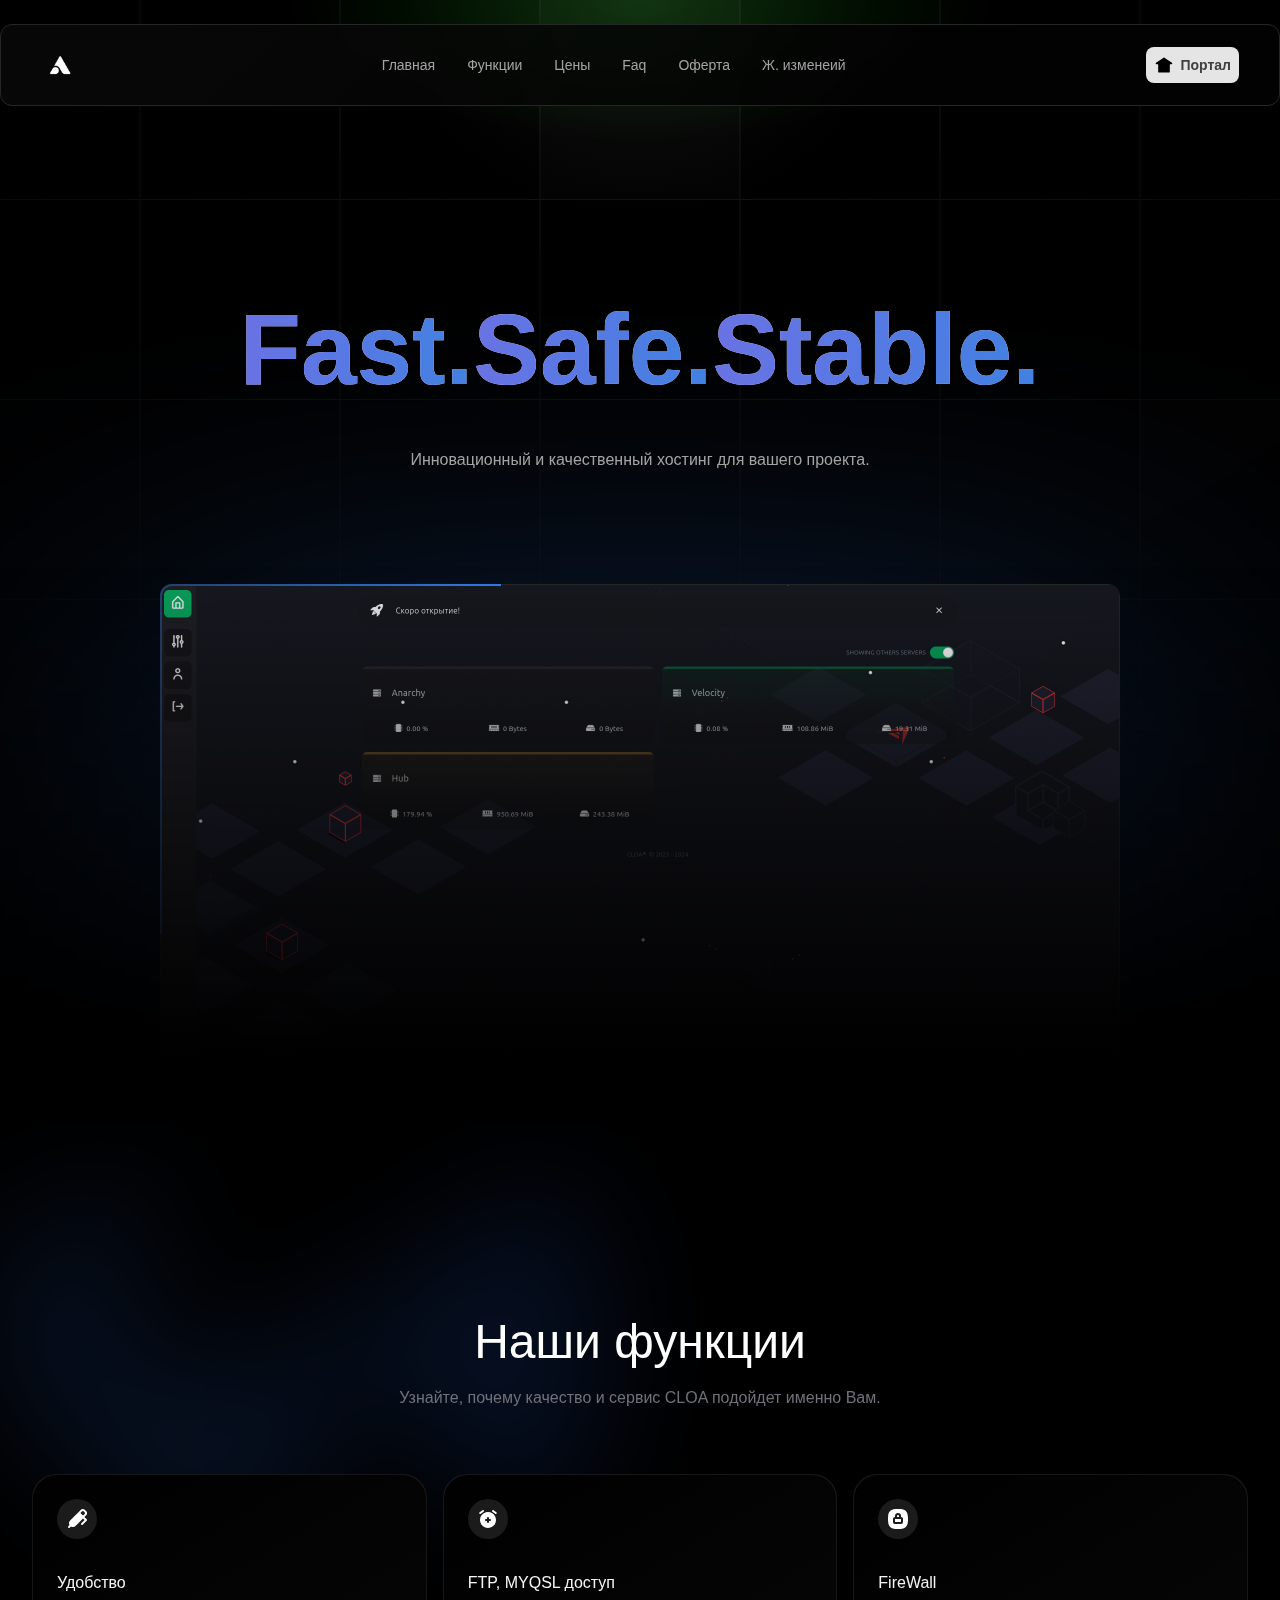
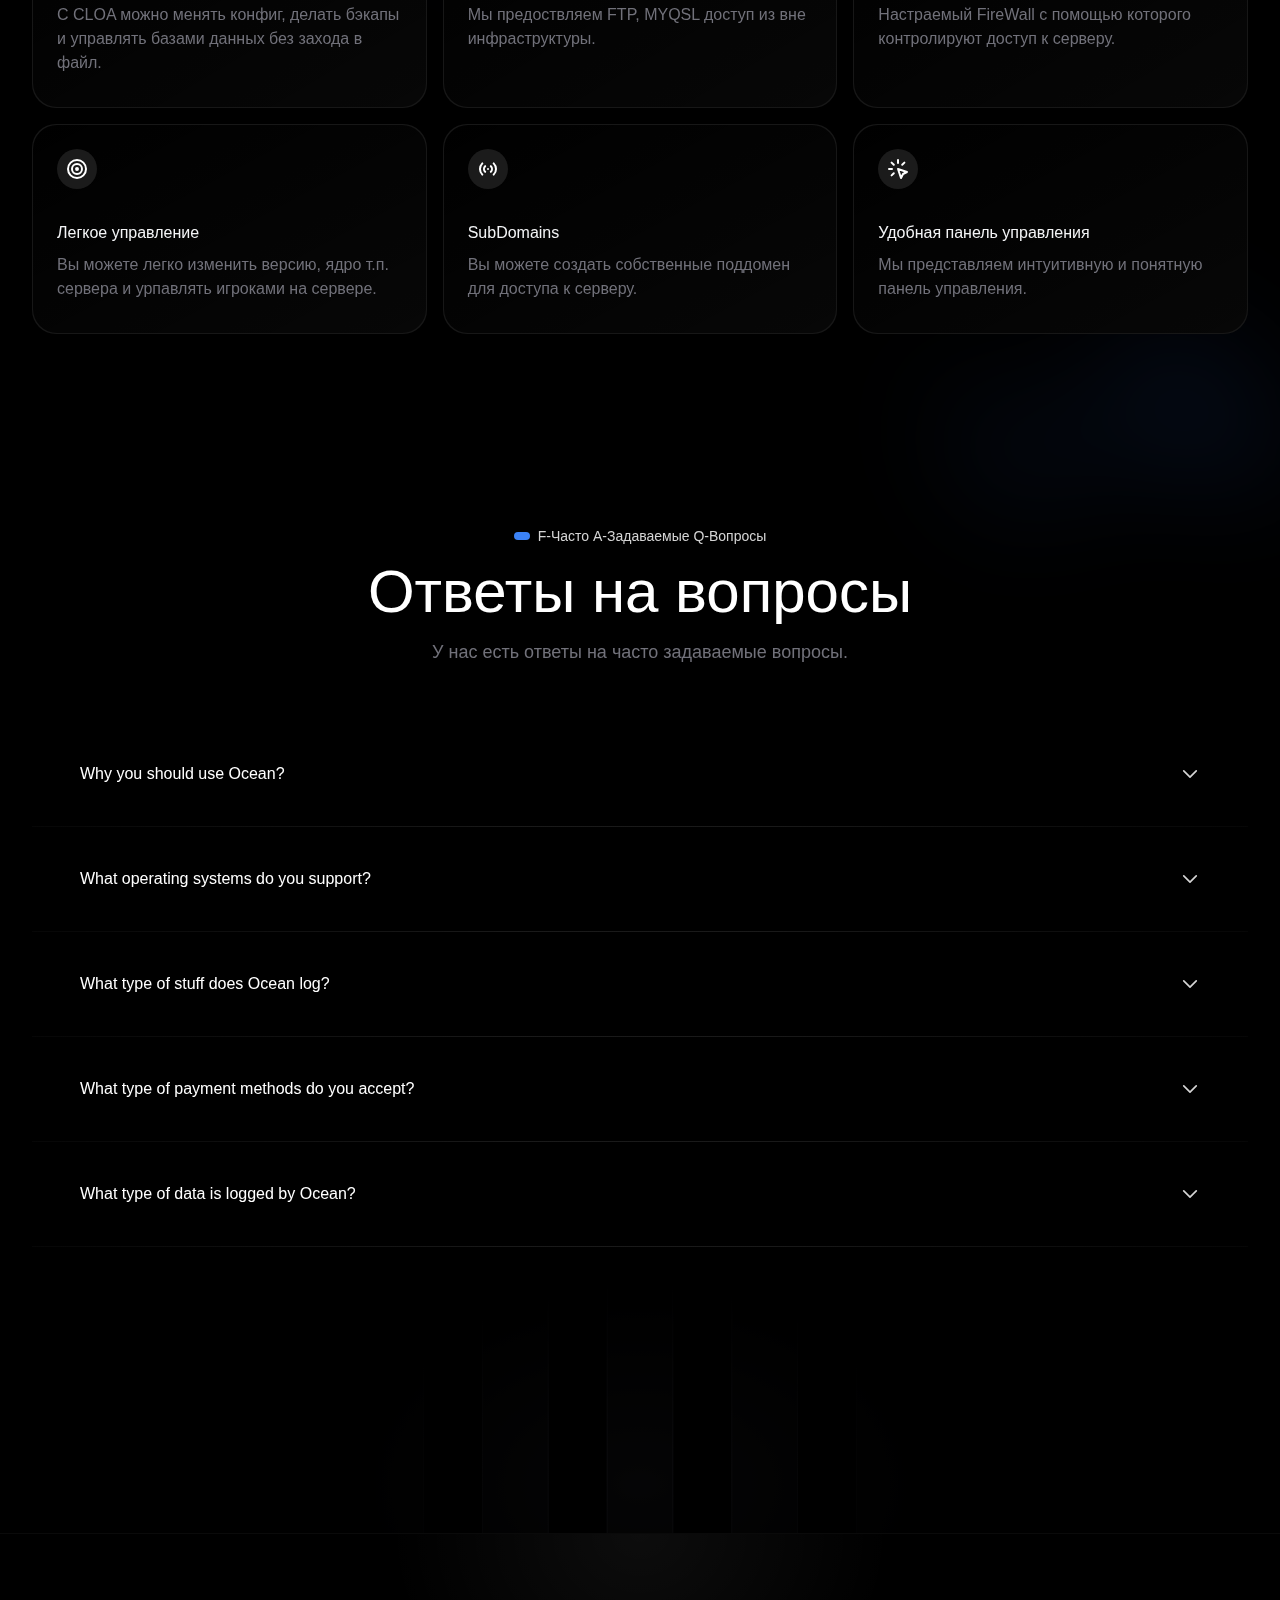
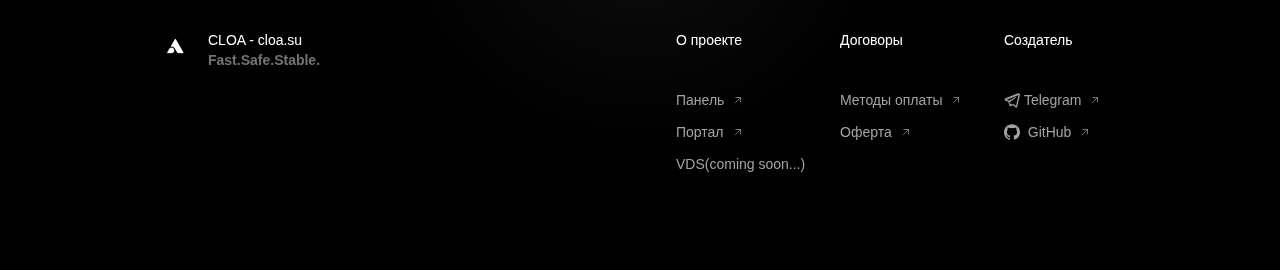
==== commit 2e89cfa8: "UPDATE" ====
--- a/index.html
+++ b/index.html
@@ -16,15 +16,14 @@
   <meta property="twitter:url" content="https://cloa.su/">
   <meta name="twitter:site" content="https://cloa.su/">
   <meta name="twitter:creator" content="https://cloa.su/">
+  <link rel="stylesheet" href="/static/css/style.css">
   <title>CLOA</title>
-  <link rel="stylesheet" href="/static/css/style.css">
-  <script type="module" src="/static/js/script.js"></script>
 </head>
 
 <body class="bg-black" cz-shortcut-listen="true">
   <main id="home" data-astro-cid-j7pv25f6="">
     <header class="sticky top-6 z-[100]"></header>
-    <div aria-hidden="true" class="hidden lg:block absolute top-0 w-[1000px] z-[-1] h-[400px] left-1/2 -translate-x-1/2 -translate-y-1/2 opacity-[0.15] pointer-events-none" style="background-image:radial-gradient(#A4A4A3, transparent 50%)" data-astro-cid-sckkx6r4=""></div>
+    <div aria-hidden="true" class="hidden lg:block absolute top-0 w-[1000px] z-[-1] h-[400px] left-1/2 -translate-x-1/2 -translate-y-1/2 opacity-[0.15] pointer-events-none" style="background-image:radial-gradient(#09ff00, transparent 50%)" data-astro-cid-sckkx6r4=""></div>
     <svg class="absolute z-[-2] pointer-events-none inset-0 h-full w-full stroke-neutral-900 [mask-image:radial-gradient(100%_100%_at_top_center,white,transparent)]" aria-hidden="true">
       <defs>
         <pattern id="83fd4e5a-9d52-42fc-97b6-718e5d7ee527" width="200" height="200" x="50%" y="-1" patternUnits="userSpaceOnUse">
@@ -41,9 +40,9 @@
         <span class="papurrin hidden lg:flex" style="--start-color:#6a72e4; animation-name:a; --end-color:#4181e2; --content: &#39;Fast.&#39;; --animation: a">Fast.</span>
         <span class="papurrin hidden lg:flex" style="--start-color:#6a72e4; animation-name:a2; --end-color:#4181e2; --content: &#39;Safe.&#39;; --animation: a2">Safe.</span>
         <span class="papurrin hidden lg:flex" style="--start-color:#6a72e4; animation-name:a3; --end-color:#4181e2; --content: &#39;Stable.&#39;; --animation: a3">Stable.</span>
-        <span class="lg:hidden flex text-white text-4xl sm:text-5xl md:text-7xl mx-auto"> Fast.Safe.Stable. </span>
+        <span class="lg:hidden flex text-white text-4xl sm:text-5xl md:text-7xl mx-auto">Fast.Safe.Stable.</span>
       </h1>
-      <p class="text-sm lg:text-base font-medium text-neutral-400 mt-2 max-w-xl"> Инновационный и качественный хостинг для вашего проекта.</p>
+      <p class="text-sm lg:text-base font-medium text-neutral-400 mt-2 max-w-xl">Инновационный и качественный хостинг для вашего проекта.</p>
       <div class="relative sm:w-auto md:w-full   lg:w-3/4 flex items-center justify-center mt-24 rounded-xl">
         <div style="--size:700;--duration:10;--anchor:90;--border-width:2;--color-from:#347deb;--color-to:#23416d;--delay:-0s" class="pointer-events-none absolute inset-0 [border:calc(var(--border-width)*1px)_solid_transparent] ![mask-clip:padding-box,border-box] ![mask-composite:intersect] [mask:linear-gradient(transparent,transparent),linear-gradient(white,white)] after:absolute after:aspect-square after:w-[calc(var(--size)*1px)] after:animate-border-beam after:[animation-delay:var(--delay)] after:[background:linear-gradient(to_left,var(--color-from),var(--color-to),transparent)] after:[offset-anchor:calc(var(--anchor)*1%)_50%] after:[offset-path:rect(0_auto_auto_0_round_calc(var(--size)*1px))] rounded-xl"></div>
         <img src="/static/img/img_dashboard.webp" alt="" srcset="" class="rounded-xl border border-neutral-800">
@@ -172,11 +171,11 @@
         <div>
           <div class="flex items-center gap-2">
             <div style="background-color:#3B82F6" class="w-4 h-2 rounded-full"></div>
-            <p class="text-sm text-neutral-300 font-medium"> F-Часто A-Задаваемые Q-Вопросы </p>
+            <p class="text-sm text-neutral-300 font-medium">F-Часто A-Задаваемые Q-Вопросы</p>
           </div>
         </div>
-        <h2 class="text-center text-white font-medium mt-4 mb-2 text-6xl"> Ответы на вопросы </h2>
-        <p class="text-center text-zinc-500 text-lg mt-2 font-medium max-w-xl mx-auto"> У нас есть ответы на часто задаваемые вопросы. </p>
+        <h2 class="text-center text-white font-medium mt-4 mb-2 text-6xl">Ответы на вопросы</h2>
+        <p class="text-center text-zinc-500 text-lg mt-2 font-medium max-w-xl mx-auto">У нас есть ответы на часто задаваемые вопросы.</p>
       </div>
         <div class="absolute left-1/2 top-0 z-0 h-[300px] w-[40%] -translate-x-1/2" style="background: radial-gradient(67.62% 100% at 50% 0%, rgba(255, 255, 255, 0.05) 0%, rgba(16, 170, 219, 0) 72.72%, rgba(16, 36, 219, 0) 100%), rgba(0, 0, 0, 0); --mouse-x: 393.90625px; --mouse-y: 68px;"></div>
         <div class="w-full mt-16  overflow-hidden ">
@@ -241,4 +240,5 @@
     <footer class="hidden sm:flex flex-col items-center justify-center"></footer>
   </main>
 </body>
+<script type="module" src="/static/js/script.js"></script>
 </html>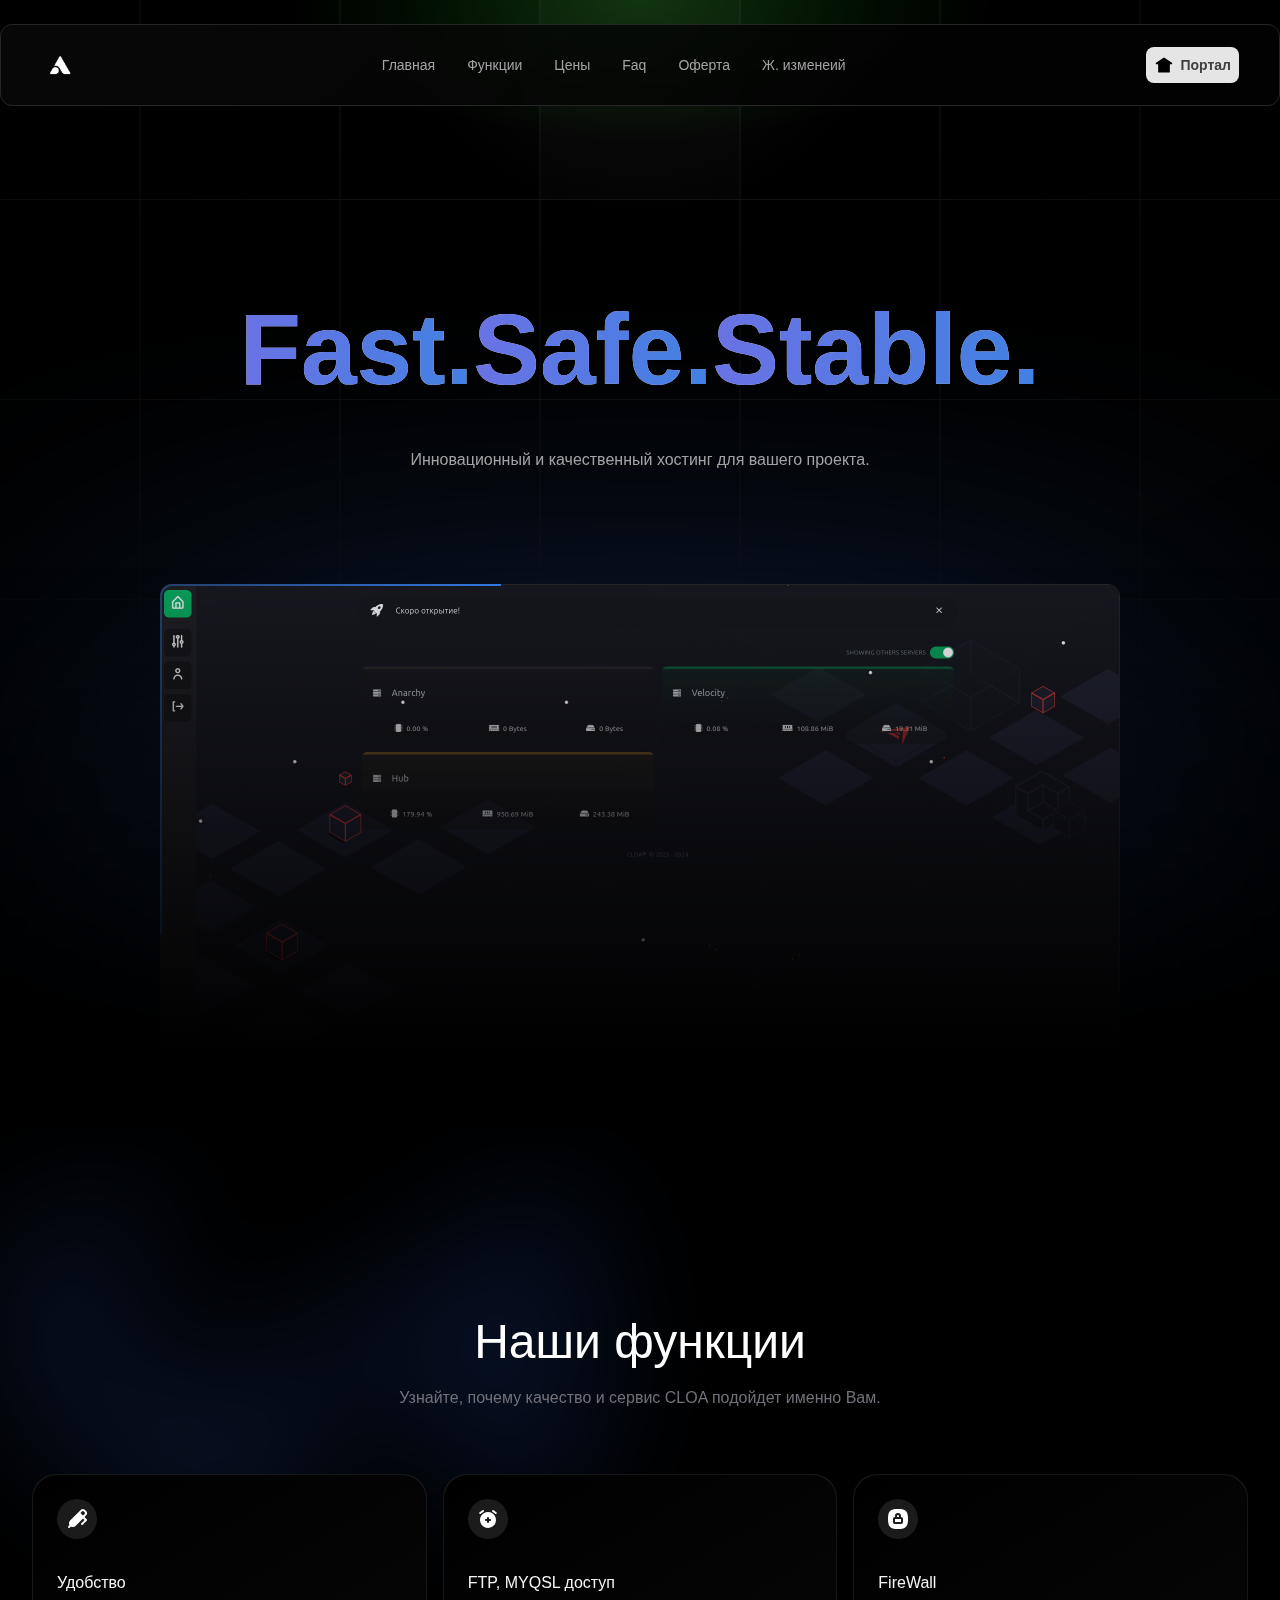
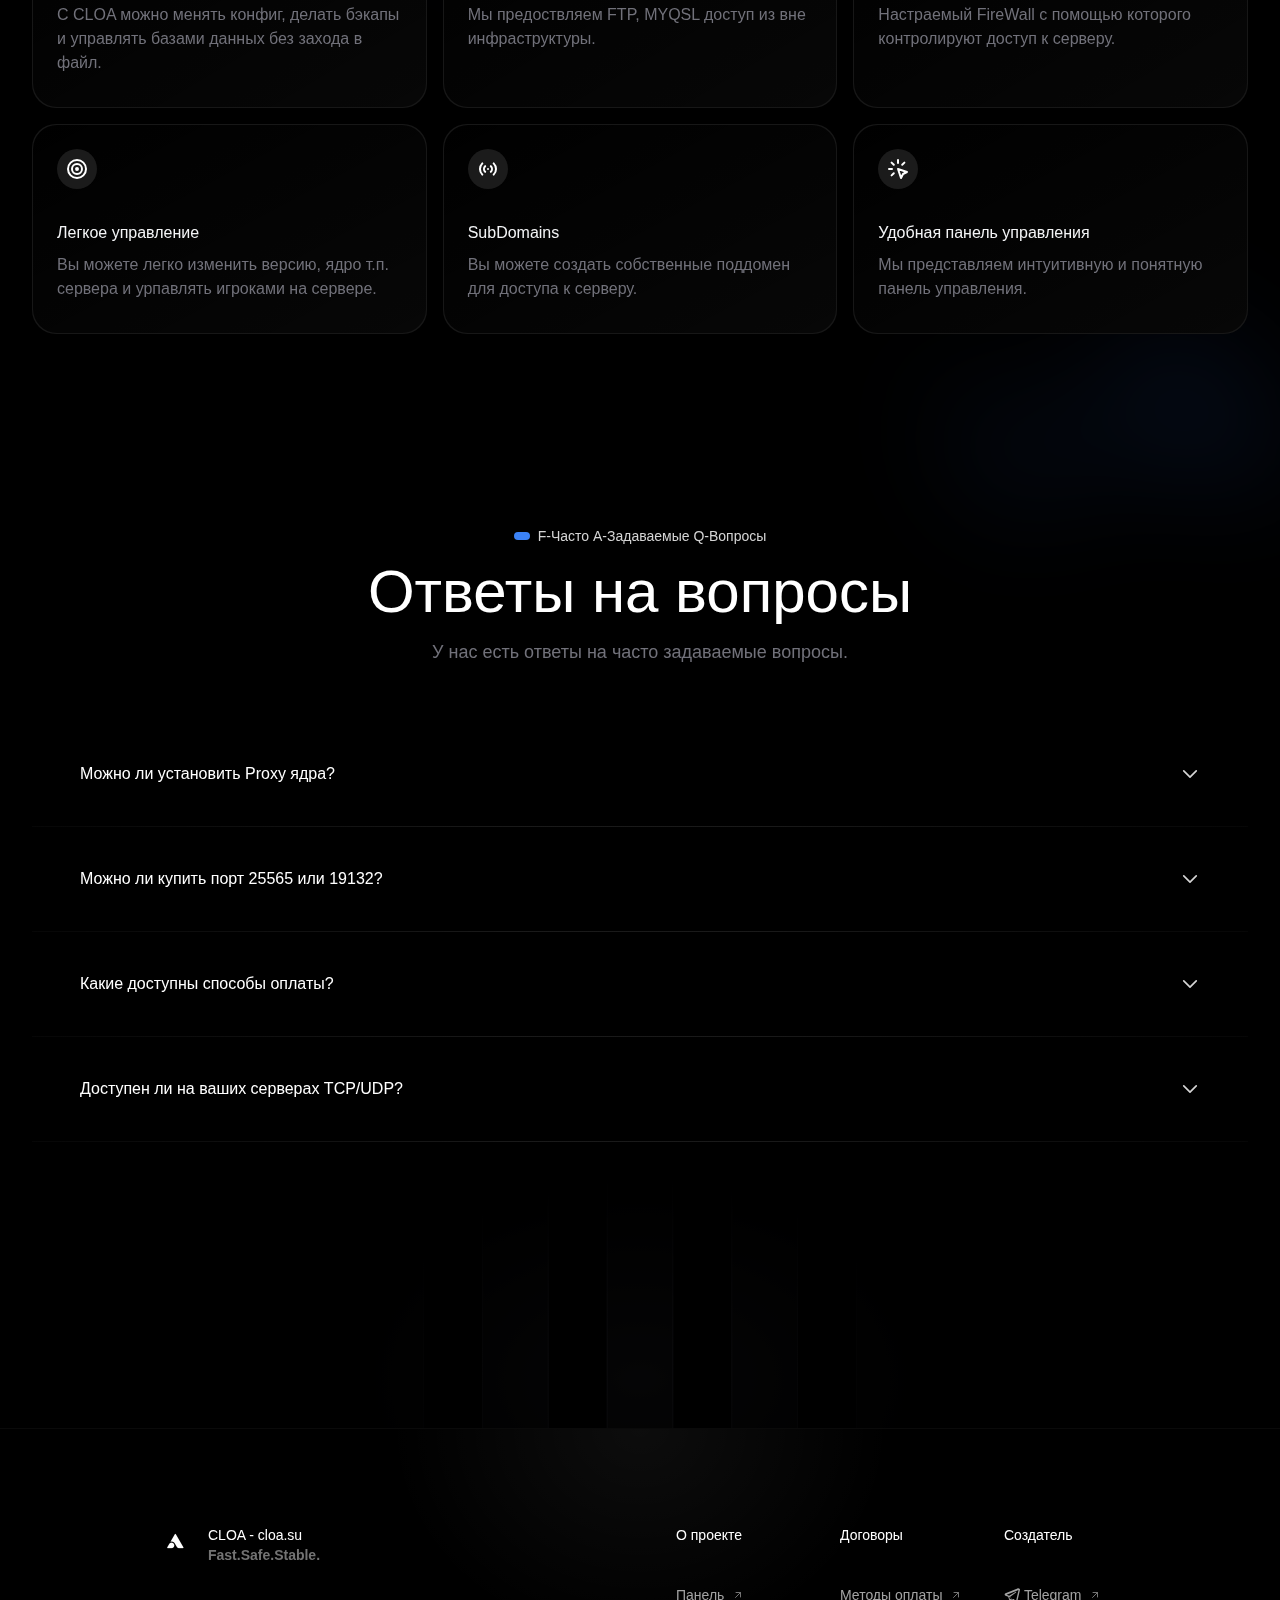
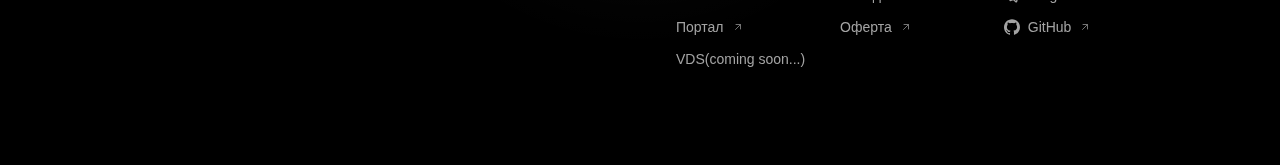
==== commit 7a4d3234: "UpDate" ====
--- a/index.html
+++ b/index.html
@@ -50,9 +50,6 @@
       <div class="hidden sm:block  absolute w-3/4 lg:bottom-40 xl:bottom-56 2xl:bottom-80 h-32 rounded-xl z-[-10] blur-[200px] bg-blue-500"></div>
       <div class="w-full h-96 sm:h-[700px] absolute bottom-[-140px]" style="background: linear-gradient(to top, #000 30%, transparent);"></div>
     </div>
-    <astro-island uid="Ix7Hd" prefix="r0" component-url="static/js/particles.DmVDzH5Y.js" component-export="default" renderer-url="static/js/client.BY2mA-CD.js" props="{&quot;server:defer&quot;:[0,true],&quot;className&quot;:[0,&quot;absolute top-0 z-[-3] h-3/4 w-full&quot;],&quot;size&quot;:[0,0.4],&quot;color&quot;:[0,&quot;#ffffff&quot;],&quot;quantity&quot;:[0,40],&quot;server:component-directive&quot;:[0,&quot;defer&quot;],&quot;server:component-path&quot;:[0,&quot;@/components/magicui/particles&quot;],&quot;server:component-export&quot;:[0,&quot;default&quot;],&quot;data-astro-cid-j7pv25f6&quot;:[0,true]}" client="load" opts="{&quot;name&quot;:&quot;Particles&quot;,&quot;value&quot;:true}" await-children="">
-      <div class="absolute top-0 z-[-3] h-3/4 w-full" aria-hidden="true"></div>
-    </astro-island>
     <section id="features" class="my-48 flex flex-col relative justify-center" data-astro-cid-j7pv25f6="">
       <div class="absolute inset-x-0 -top-40 transform-gpu overflow-hidden blur-3xl sm:-top-80 pointer-events-none -z-50 opacity-50" aria-hidden="true" data-astro-cid-j7pv25f6="">
         <div class="relative left-[calc(50%-11rem)] aspect-[1155/678] w-[10.125rem] -translate-x-1/2 rotate-[30deg] bg-gradient-to-tr from-blue-500 to-blue-600 opacity-30 sm:left-[calc(50%-30rem)] sm:w-[58.1875rem]" style="clip-path:polygon(74.1% 44.1%, 100% 61.6%, 97.5% 26.9%, 85.5% 0.1%, 80.7% 2%, 72.5% 32.5%, 60.2% 62.4%, 52.4% 68.1%, 47.5% 58.3%, 45.2% 34.5%, 27.5% 76.7%, 0.1% 64.9%, 17.9% 100%, 27.6% 76.8%, 76.1% 97.7%, 74.1% 44.1%)" data-astro-cid-j7pv25f6=""></div>
@@ -181,57 +178,46 @@
         <div class="w-full mt-16  overflow-hidden ">
           <div x-data="{ isExpanded: false }" class="mx-auto pb-6 container bg-transparent text-white" style="border-bottom: 1px solid; border-image-source: linear-gradient(90deg, hsla(0, 0%, 100%, .025) 0, hsla(0, 0%, 100%, .1) 40%, hsla(0, 0%, 100%, .1) 60%, hsla(0, 0%, 100%, .025)); border-image-slice: 1;">
             <button id="controlsAccordionItemOne" type="button" class="flex w-full items-center justify-between gap-4 p-4 text-left underline-offset-2 focus-visible:underline focus-visible:outline-none" aria-controls="accordionItemOne" @click="isExpanded = ! isExpanded" :class="isExpanded ? &#39;&#39;  : &#39; &#39;" :aria-expanded="isExpanded ? &#39;true&#39; : &#39;false&#39;" aria-expanded="false"> 
-              Why you should use Ocean? 
+              Можно ли установить Proxy ядра?
               <svg xmlns="http://www.w3.org/2000/svg" viewBox="0 0 24 24" fill="none" stroke-width="2" stroke="currentColor" class="size-5 shrink-0 transition stroke-neutral-300" aria-hidden="true" :class="isExpanded  ?  &#39;rotate-180&#39;  :  &#39;&#39;">
                 <path stroke-linecap="round" stroke-linejoin="round" d="M19.5 8.25l-7.5 7.5-7.5-7.5"></path>
               </svg> 
             </button>
             <div x-show="isExpanded" id="accordionItemOne" role="region" aria-labelledby="controlsAccordionItemOne" x-collapse="" style="display: none; height: 0px; overflow: hidden;" hidden="">
-              <div class="px-4 pb-4 text-sm text-neutral-400"> Ocean offers you services to easily detect cheating users in your community through detections guaranteed by our team. </div>
+              <div class="px-4 pb-4 text-sm text-neutral-400"> Установить BungeeCord (или любой другой прокси на Java) можно, но как отдельный сервер. Соответственно, остальные сервера для связки придётся покупать дополнительно. </div>
             </div>
           </div>
           <div x-data="{ isExpanded: false }" class="mx-auto py-6 container bg-transparent text-white" style="border-bottom: 1px solid; border-image-source: linear-gradient(90deg, hsla(0, 0%, 100%, .025) 0, hsla(0, 0%, 100%, .1) 40%, hsla(0, 0%, 100%, .1) 60%, hsla(0, 0%, 100%, .025)); border-image-slice: 1;">
              <button id="controlsAccordionItemOne" type="button" class="flex w-full items-center justify-between gap-4 p-4 text-left underline-offset-2 focus-visible:underline focus-visible:outline-none" aria-controls="accordionItemOne" @click="isExpanded = ! isExpanded" :class="isExpanded ? &#39;&#39;  : &#39; &#39;" :aria-expanded="isExpanded ? &#39;true&#39; : &#39;false&#39;" aria-expanded="false">
-              What operating systems do you support? 
+              Можно ли купить порт 25565 или 19132? 
               <svg xmlns="http://www.w3.org/2000/svg" viewBox="0 0 24 24" fill="none" stroke-width="2" stroke="currentColor" class="size-5 shrink-0 transition stroke-neutral-300" aria-hidden="true" :class="isExpanded  ?  &#39;rotate-180&#39;  :  &#39;&#39;">
                 <path stroke-linecap="round" stroke-linejoin="round" d="M19.5 8.25l-7.5 7.5-7.5-7.5"></path>
               </svg> 
             </button>
             <div x-show="isExpanded" id="accordionItemOne" role="region" aria-labelledby="controlsAccordionItemOne" x-collapse="" style="display: none; height: 0px; overflow: hidden;" hidden="">
-              <div class="px-4 pb-4 text-sm text-neutral-400"> Our scanner supports Windows operating systems [7, 8, 10 and 11] and Linux distributions. </div>
+              <div class="px-4 pb-4 text-sm text-neutral-400"> Мы не открываем определённые порты по запросу клиента, в т.ч. 25565 и 19132. Если нужно настроить подключение к серверу без порта, то можно использовать домен с SRV записью в случае с Minecraft Java Edition. </div>
             </div>
           </div>
           <div x-data="{ isExpanded: false }" class="mx-auto py-6 container bg-transparent text-white" style="border-bottom: 1px solid; border-image-source: linear-gradient(90deg, hsla(0, 0%, 100%, .025) 0, hsla(0, 0%, 100%, .1) 40%, hsla(0, 0%, 100%, .1) 60%, hsla(0, 0%, 100%, .025)); border-image-slice: 1;">
             <button id="controlsAccordionItemOne" type="button" class="flex w-full items-center justify-between gap-4 p-4 text-left underline-offset-2 focus-visible:underline focus-visible:outline-none" aria-controls="accordionItemOne" @click="isExpanded = ! isExpanded" :class="isExpanded ? &#39;&#39;  : &#39; &#39;" :aria-expanded="isExpanded ? &#39;true&#39; : &#39;false&#39;" aria-expanded="false">
-              What type of stuff does Ocean log? 
+              Какие доступны способы оплаты? 
               <svg xmlns="http://www.w3.org/2000/svg" viewBox="0 0 24 24" fill="none" stroke-width="2" stroke="currentColor" class="size-5 shrink-0 transition stroke-neutral-300" aria-hidden="true" :class="isExpanded  ?  &#39;rotate-180&#39;  :  &#39;&#39;">
                 <path stroke-linecap="round" stroke-linejoin="round" d="M19.5 8.25l-7.5 7.5-7.5-7.5"></path>
               </svg> 
             </button>
             <div x-show="isExpanded" id="accordionItemOne" role="region" aria-labelledby="controlsAccordionItemOne" x-collapse="" style="display: none; height: 0px; overflow: hidden;" hidden="">
-              <div class="px-4 pb-4 text-sm text-neutral-400"> We securely store data such as login activity, activity timestamps, program usage, and more. </div>
+              <div class="px-4 pb-4 text-sm text-neutral-400"> Мы используем YooKassa, поддерживаемые карты написаны написаны на <a href="https://cloa.su/payments" class="text-blue-500">этой странице cloa.su/payments</a>. </div>
             </div>
           </div>
           <div x-data="{ isExpanded: false }" class="mx-auto py-6 container bg-transparent text-white" style="border-bottom: 1px solid; border-image-source: linear-gradient(90deg, hsla(0, 0%, 100%, .025) 0, hsla(0, 0%, 100%, .1) 40%, hsla(0, 0%, 100%, .1) 60%, hsla(0, 0%, 100%, .025)); border-image-slice: 1;">
             <button id="controlsAccordionItemOne" type="button" class="flex w-full items-center justify-between gap-4 p-4 text-left underline-offset-2 focus-visible:underline focus-visible:outline-none" aria-controls="accordionItemOne" @click="isExpanded = ! isExpanded" :class="isExpanded ? &#39;&#39;  : &#39; &#39;" :aria-expanded="isExpanded ? &#39;true&#39; : &#39;false&#39;" aria-expanded="false">
-              What type of payment methods do you accept?
+              Доступен ли на ваших серверах TCP/UDP?
               <svg xmlns="http://www.w3.org/2000/svg" viewBox="0 0 24 24" fill="none" stroke-width="2" stroke="currentColor" class="size-5 shrink-0 transition stroke-neutral-300" aria-hidden="true" :class="isExpanded  ?  &#39;rotate-180&#39;  :  &#39;&#39;">
                 <path stroke-linecap="round" stroke-linejoin="round" d="M19.5 8.25l-7.5 7.5-7.5-7.5"></path>
               </svg>
             </button>
             <div x-show="isExpanded" id="accordionItemOne" role="region" aria-labelledby="controlsAccordionItemOne" x-collapse="" style="display: none; height: 0px; overflow: hidden;" hidden="">
-              <div class="px-4 max-w-3xl pb-4 text-sm text-neutral-400"> We currently accept Credit/Debit Card - PayPal - US Bank Account - AliPay - WeChat Pay - PaySafeCard - Crypto - Pix -Cashapp and Mecardo pago </div>
-            </div>
-          </div>
-          <div x-data="{ isExpanded: false }" class="mx-auto py-6 container bg-transparent text-white" style="border-bottom: 1px solid; border-image-source: linear-gradient(90deg, hsla(0, 0%, 100%, .025) 0, hsla(0, 0%, 100%, .1) 40%, hsla(0, 0%, 100%, .1) 60%, hsla(0, 0%, 100%, .025)); border-image-slice: 1;">
-            <button id="controlsAccordionItemOne" type="button" class="flex w-full items-center justify-between gap-4 p-4 text-left underline-offset-2 focus-visible:underline focus-visible:outline-none" aria-controls="accordionItemOne" @click="isExpanded = ! isExpanded" :class="isExpanded ? &#39;&#39;  : &#39; &#39;" :aria-expanded="isExpanded ? &#39;true&#39; : &#39;false&#39;" aria-expanded="false">
-              What type of data is logged by Ocean? 
-              <svg xmlns="http://www.w3.org/2000/svg" viewBox="0 0 24 24" fill="none" stroke-width="2" stroke="currentColor" class="size-5 shrink-0 transition stroke-neutral-300" aria-hidden="true" :class="isExpanded  ?  &#39;rotate-180&#39;  :  &#39;&#39;">
-                <path stroke-linecap="round" stroke-linejoin="round" d="M19.5 8.25l-7.5 7.5-7.5-7.5"></path>
-              </svg>
-            </button>
-            <div x-show="isExpanded" id="accordionItemOne" role="region" aria-labelledby="controlsAccordionItemOne" x-collapse="" style="display: none; height: 0px; overflow: hidden;" hidden="">
-              <div class="px-4 max-w-3xl pb-4 text-sm text-neutral-400"> Please read our privacy policy @ <a href="https://anticheat.ac/privacy" class="text-blue-500">anticheat.ac/privacy</a> for detailed information, contact our support team @ <a href="https://discord.gg/scanner" class="text-blue-500">discord.anticheat.ac</a> if you have any questions. </div>
+              <div class="px-4 max-w-3xl pb-4 text-sm text-neutral-400"> На всех портах, которые открываются для сервера клиента, доступен как TCP, так и UDP. </div>
             </div>
           </div>
         </div>
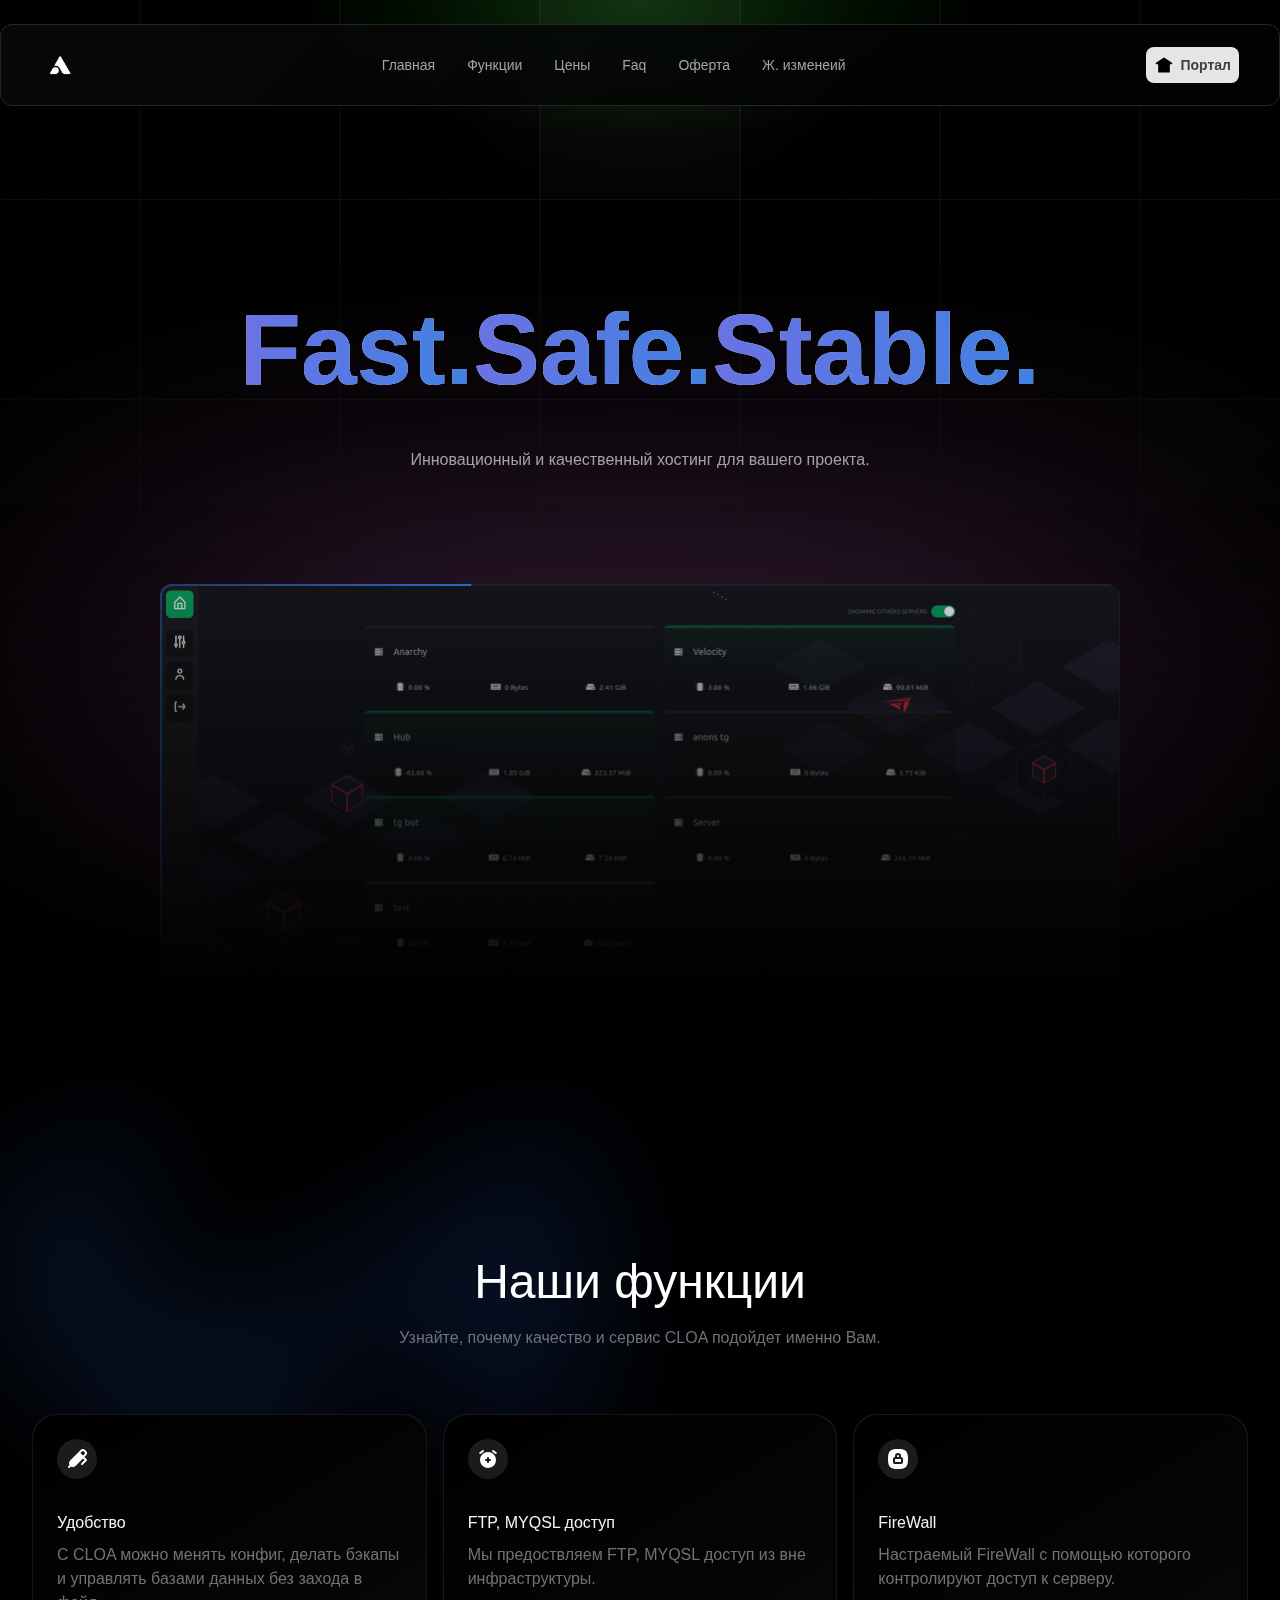
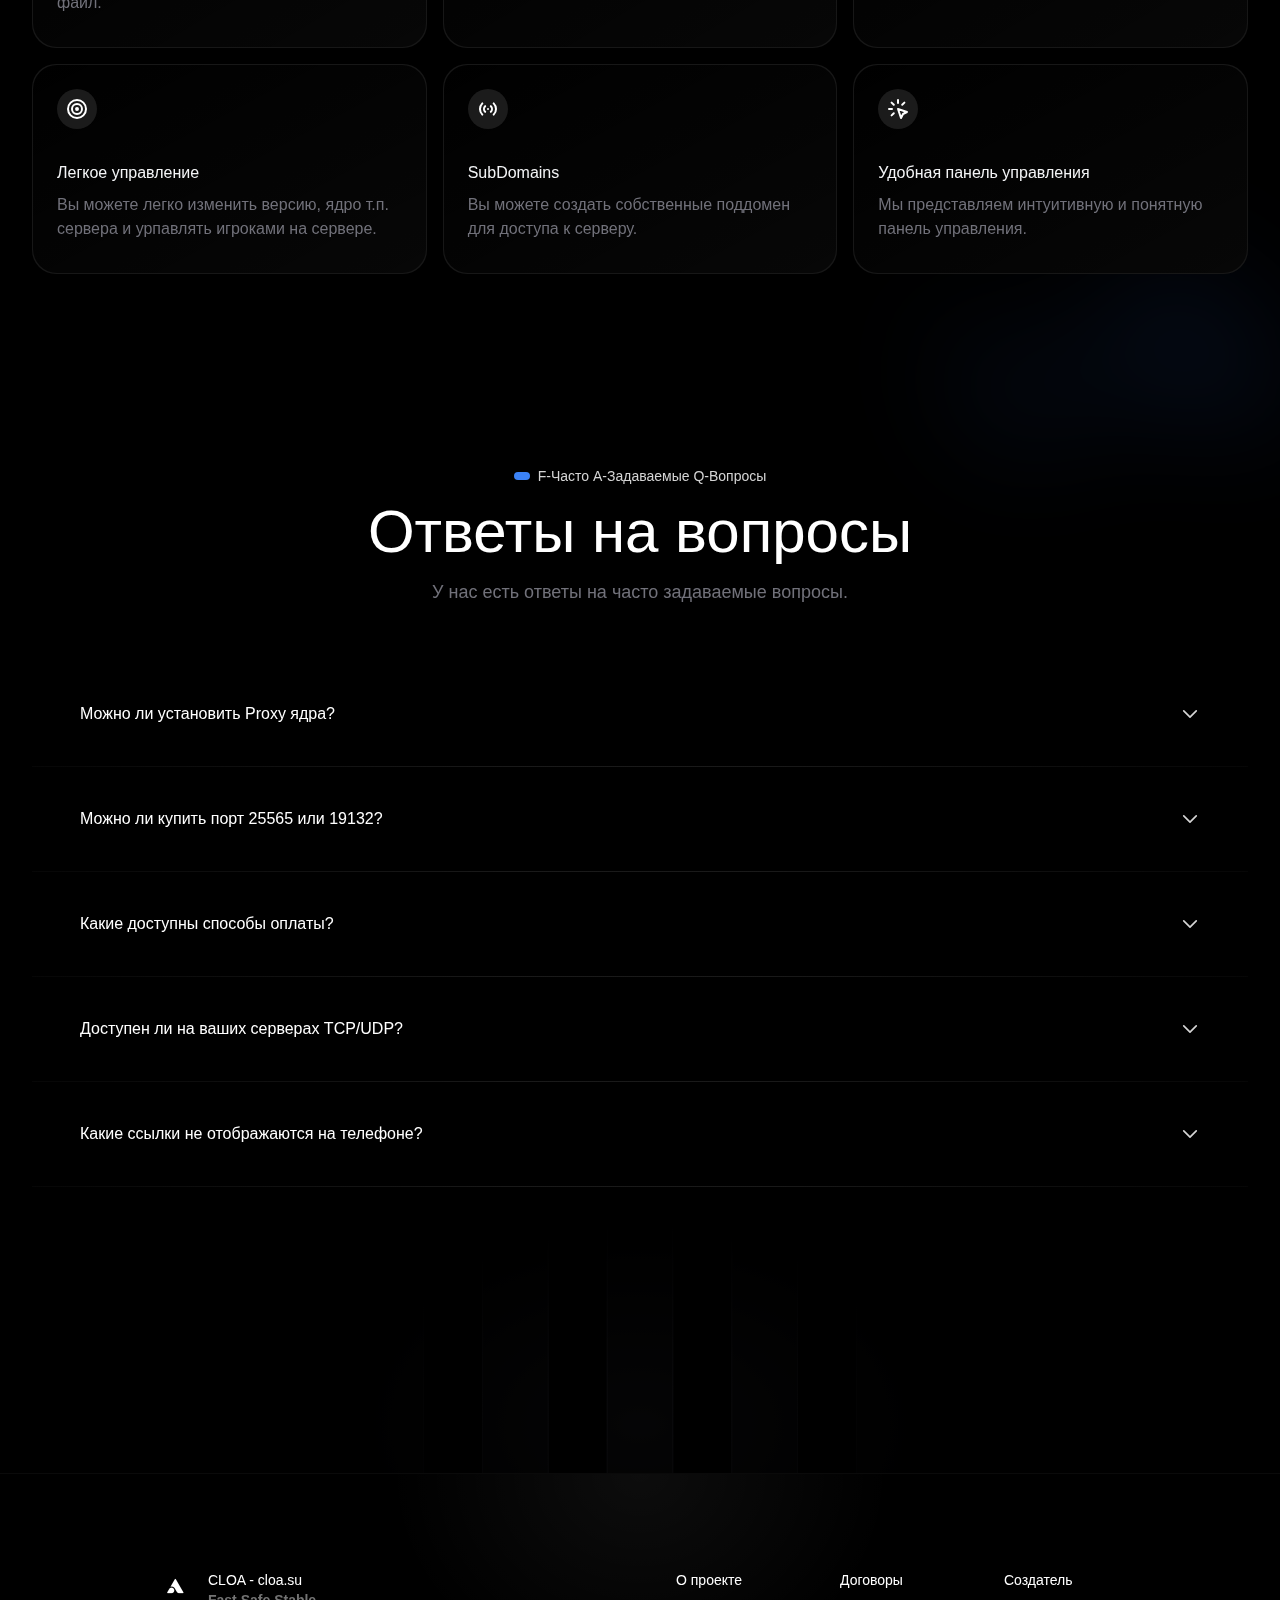
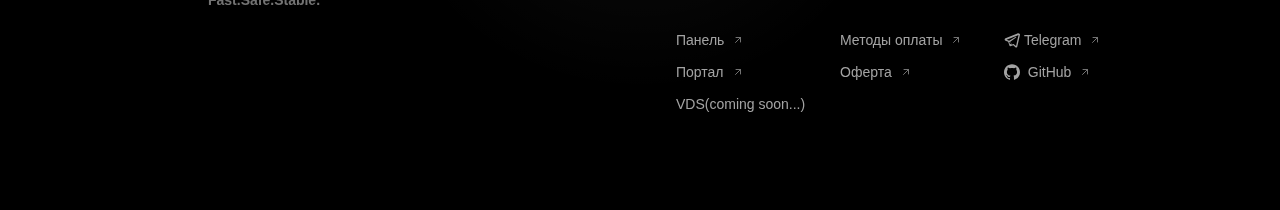
==== commit 26d2ed13: "Final UPDATE" ====
--- a/index.html
+++ b/index.html
@@ -15,7 +15,7 @@
   <meta property="twitter:card" content="summary_large_image">
   <meta property="twitter:url" content="https://cloa.su/">
   <meta name="twitter:site" content="https://cloa.su/">
-  <meta name="twitter:creator" content="https://cloa.su/">
+  <meta name="twitter:creator" content="https://cloa.su/"> 
   <link rel="stylesheet" href="/static/css/style.css">
   <title>CLOA</title>
 </head>
@@ -220,6 +220,17 @@
               <div class="px-4 max-w-3xl pb-4 text-sm text-neutral-400"> На всех портах, которые открываются для сервера клиента, доступен как TCP, так и UDP. </div>
             </div>
           </div>
+          <div x-data="{ isExpanded: false }" class="mx-auto py-6 container bg-transparent text-white" style="border-bottom: 1px solid; border-image-source: linear-gradient(90deg, hsla(0, 0%, 100%, .025) 0, hsla(0, 0%, 100%, .1) 40%, hsla(0, 0%, 100%, .1) 60%, hsla(0, 0%, 100%, .025)); border-image-slice: 1;">
+            <button id="controlsAccordionItemOne" type="button" class="flex w-full items-center justify-between gap-4 p-4 text-left underline-offset-2 focus-visible:underline focus-visible:outline-none" aria-controls="accordionItemOne" @click="isExpanded = ! isExpanded" :class="isExpanded ? &#39;&#39;  : &#39; &#39;" :aria-expanded="isExpanded ? &#39;true&#39; : &#39;false&#39;" aria-expanded="false">
+              Какие ссылки не отображаются на телефоне?
+              <svg xmlns="http://www.w3.org/2000/svg" viewBox="0 0 24 24" fill="none" stroke-width="2" stroke="currentColor" class="size-5 shrink-0 transition stroke-neutral-300" aria-hidden="true" :class="isExpanded  ?  &#39;rotate-180&#39;  :  &#39;&#39;">
+                <path stroke-linecap="round" stroke-linejoin="round" d="M19.5 8.25l-7.5 7.5-7.5-7.5"></path>
+              </svg>
+            </button>
+            <div x-show="isExpanded" id="accordionItemOne" role="region" aria-labelledby="controlsAccordionItemOne" x-collapse="" style="display: none; height: 0px; overflow: hidden;" hidden="">
+              <div class="px-4 max-w-3xl pb-4 text-sm text-neutral-400"> Не все ссылкм отображаюстся на мобильном телефоне, советуем воспользоваться ПК. Самые нужные: <a href="https://cloa.su/price" class="text-blue-500">cloa.su/price</a> - прайс-лист, <a href="https://cloa.su/oferta" class="text-blue-500">cloa.su/oferta</a> - оферта. </div>
+            </div>
+          </div>
         </div>
       </div>
     </div>
--- a/static/css/style.css
+++ b/static/css/style.css
@@ -1413,7 +1413,7 @@
 
 .bg-blue-500 {
     --tw-bg-opacity: 1;
-    background-color: rgb(59 130 246 / var(--tw-bg-opacity))
+    background-color: rgb(509 130 246 / var(--tw-bg-opacity))
 }
 
 .bg-blue-500\/20 {
@@ -2846,4 +2846,69 @@
 astro-slot,
 astro-static-slot {
     display: contents
+}
+
+* {
+    font-family: Montserrat, sans-serif;
+    scroll-behavior: smooth;
+}
+
+.markdown-styles h1 {
+    color: rgb(245 245 245 / var(--tw-text-opacity));
+    font-weight: 500;
+    font-size: 1.875rem;
+    line-height: 2.5rem;
+    margin-bottom: 1rem;
+}
+
+.markdown-styles h2 {
+    color: rgb(245 245 245 / var(--tw-text-opacity));
+    font-weight: 500;
+    font-size: 1.25rem;
+    line-height: 1.75rem;
+    margin-bottom: 1rem;
+}
+
+.markdown-styles blockquote p {
+    color: #8a8a8a;
+    font-weight: 500;
+    font-size: 12px;
+    padding-left: 1.5em;
+    border-left: 5px solid rgba(175, 175, 175, 0.1);
+    margin-bottom: 1rem;
+}
+
+.markdown-styles img {
+    width: 100%;
+    border-radius: 16px;
+    padding: 20px;
+    border: 1px solid rgb(37, 37, 37);
+}
+
+.markdown-styles p {
+    margin-bottom: 2.75rem;
+}
+
+.markdown-styles a {
+    color: #5479df;
+}
+
+::-webkit-scrollbar {
+    width: 0;
+}
+
+::-webkit-scrollbar-thumb {
+    background-color: transparent;
+}
+
+.image-container {
+    display: flex;
+    align-items: center;
+    justify-content: center;
+    gap: 10px;
+}
+
+.image-container img {
+    width: 100px;
+    height: auto;
 }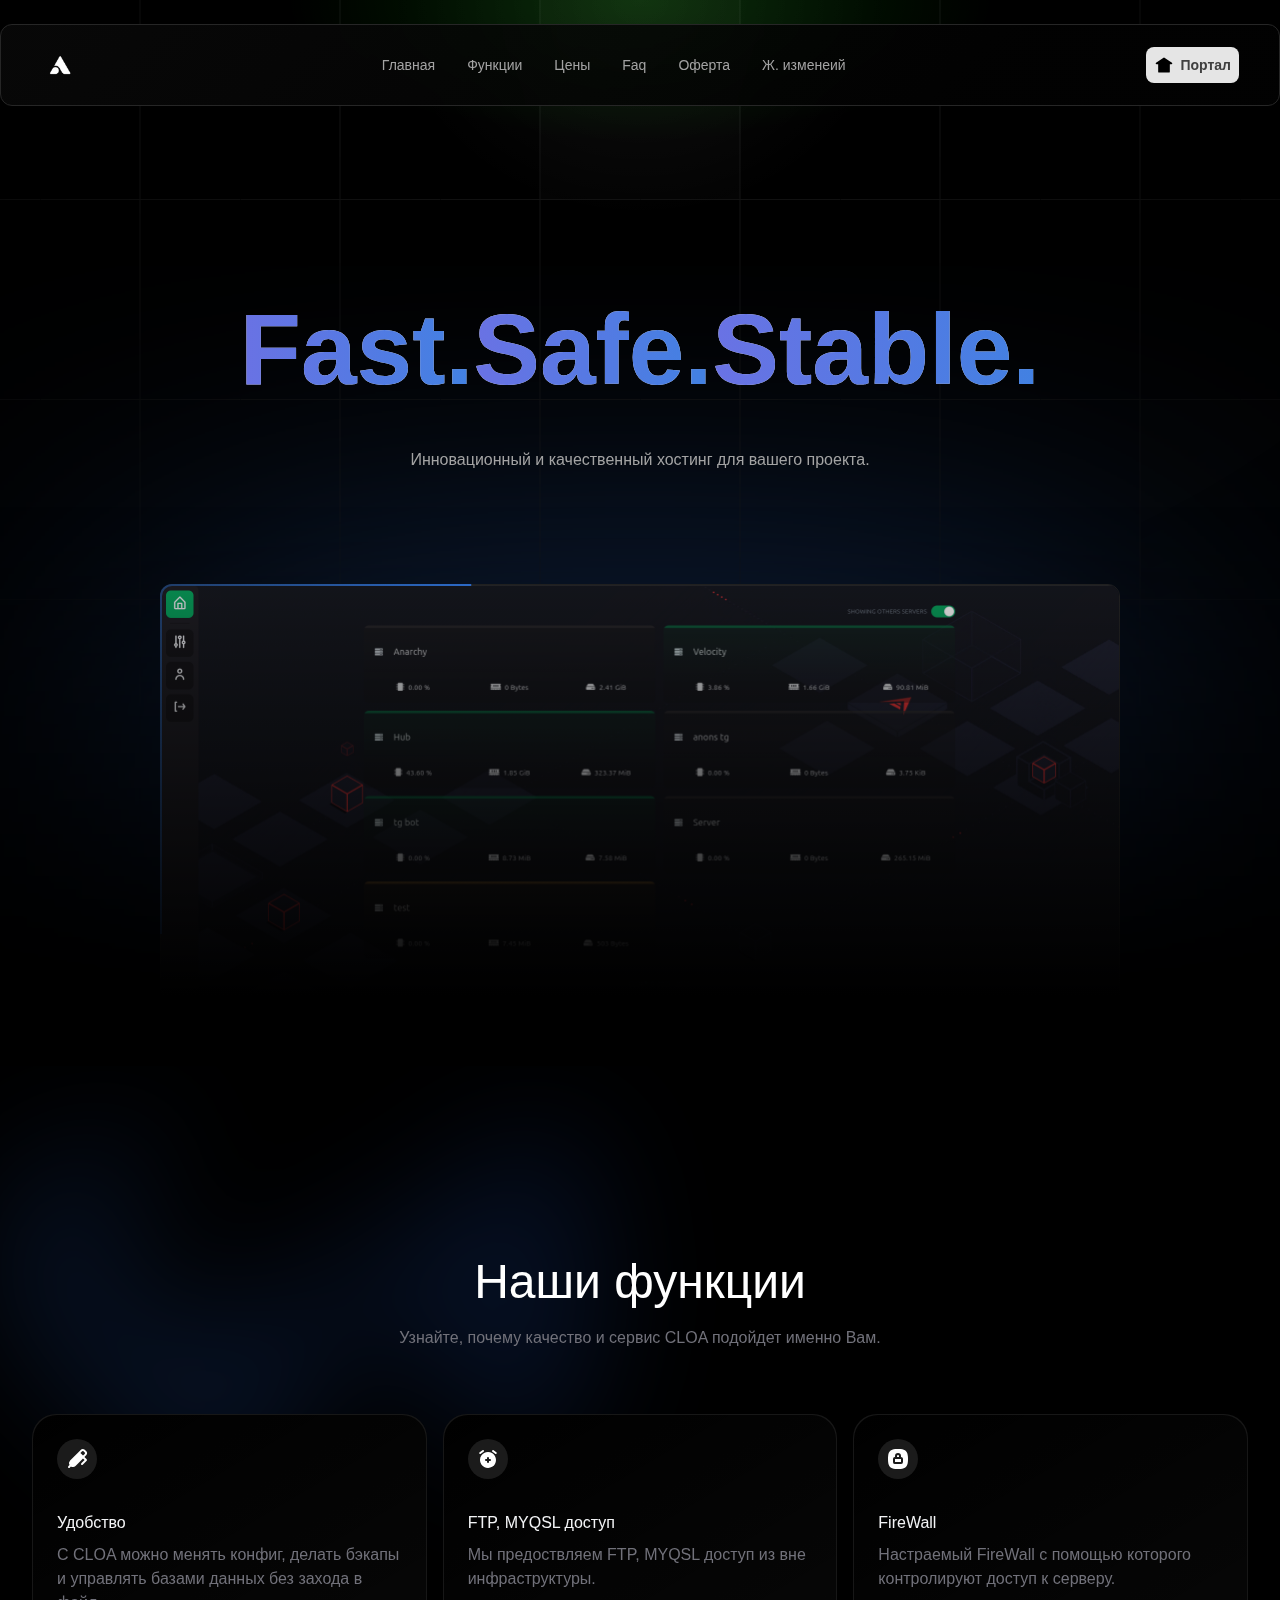
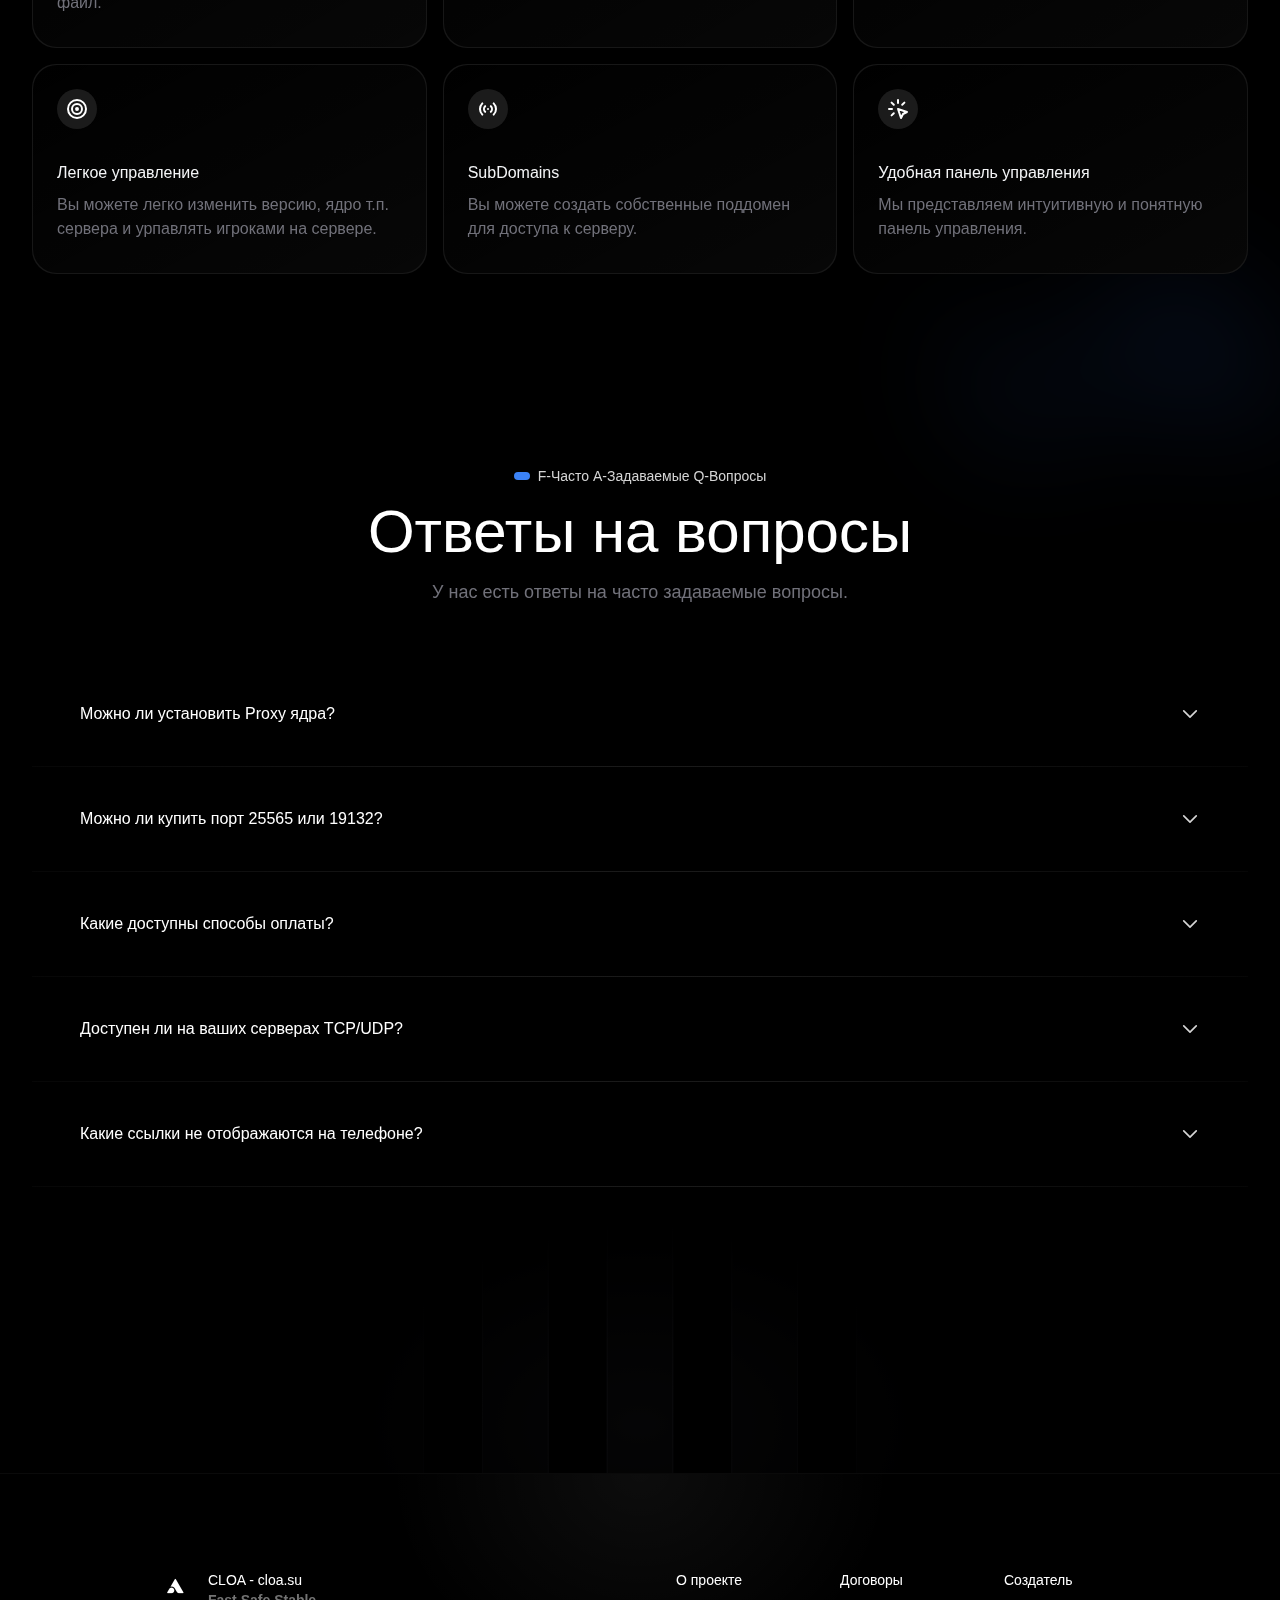
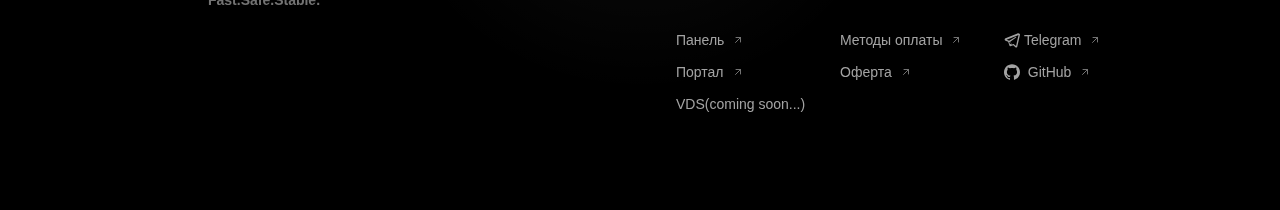
==== commit 1e22c3f9: "Update index.html" ====
--- a/index.html
+++ b/index.html
@@ -21,6 +21,7 @@
 </head>
 
 <body class="bg-black" cz-shortcut-listen="true">
+  <div id="cursor"></div>
   <main id="home" data-astro-cid-j7pv25f6="">
     <header class="sticky top-6 z-[100]"></header>
     <div aria-hidden="true" class="hidden lg:block absolute top-0 w-[1000px] z-[-1] h-[400px] left-1/2 -translate-x-1/2 -translate-y-1/2 opacity-[0.15] pointer-events-none" style="background-image:radial-gradient(#09ff00, transparent 50%)" data-astro-cid-sckkx6r4=""></div>
@@ -238,4 +239,4 @@
   </main>
 </body>
 <script type="module" src="/static/js/script.js"></script>
-</html>+</html>
--- a/static/css/style.css
+++ b/static/css/style.css
@@ -1413,7 +1413,7 @@
 
 .bg-blue-500 {
     --tw-bg-opacity: 1;
-    background-color: rgb(509 130 246 / var(--tw-bg-opacity))
+    background-color: rgb(59 130 246 / var(--tw-bg-opacity))
 }
 
 .bg-blue-500\/20 {
@@ -2911,4 +2911,4 @@
 .image-container img {
     width: 100px;
     height: auto;
-}+}
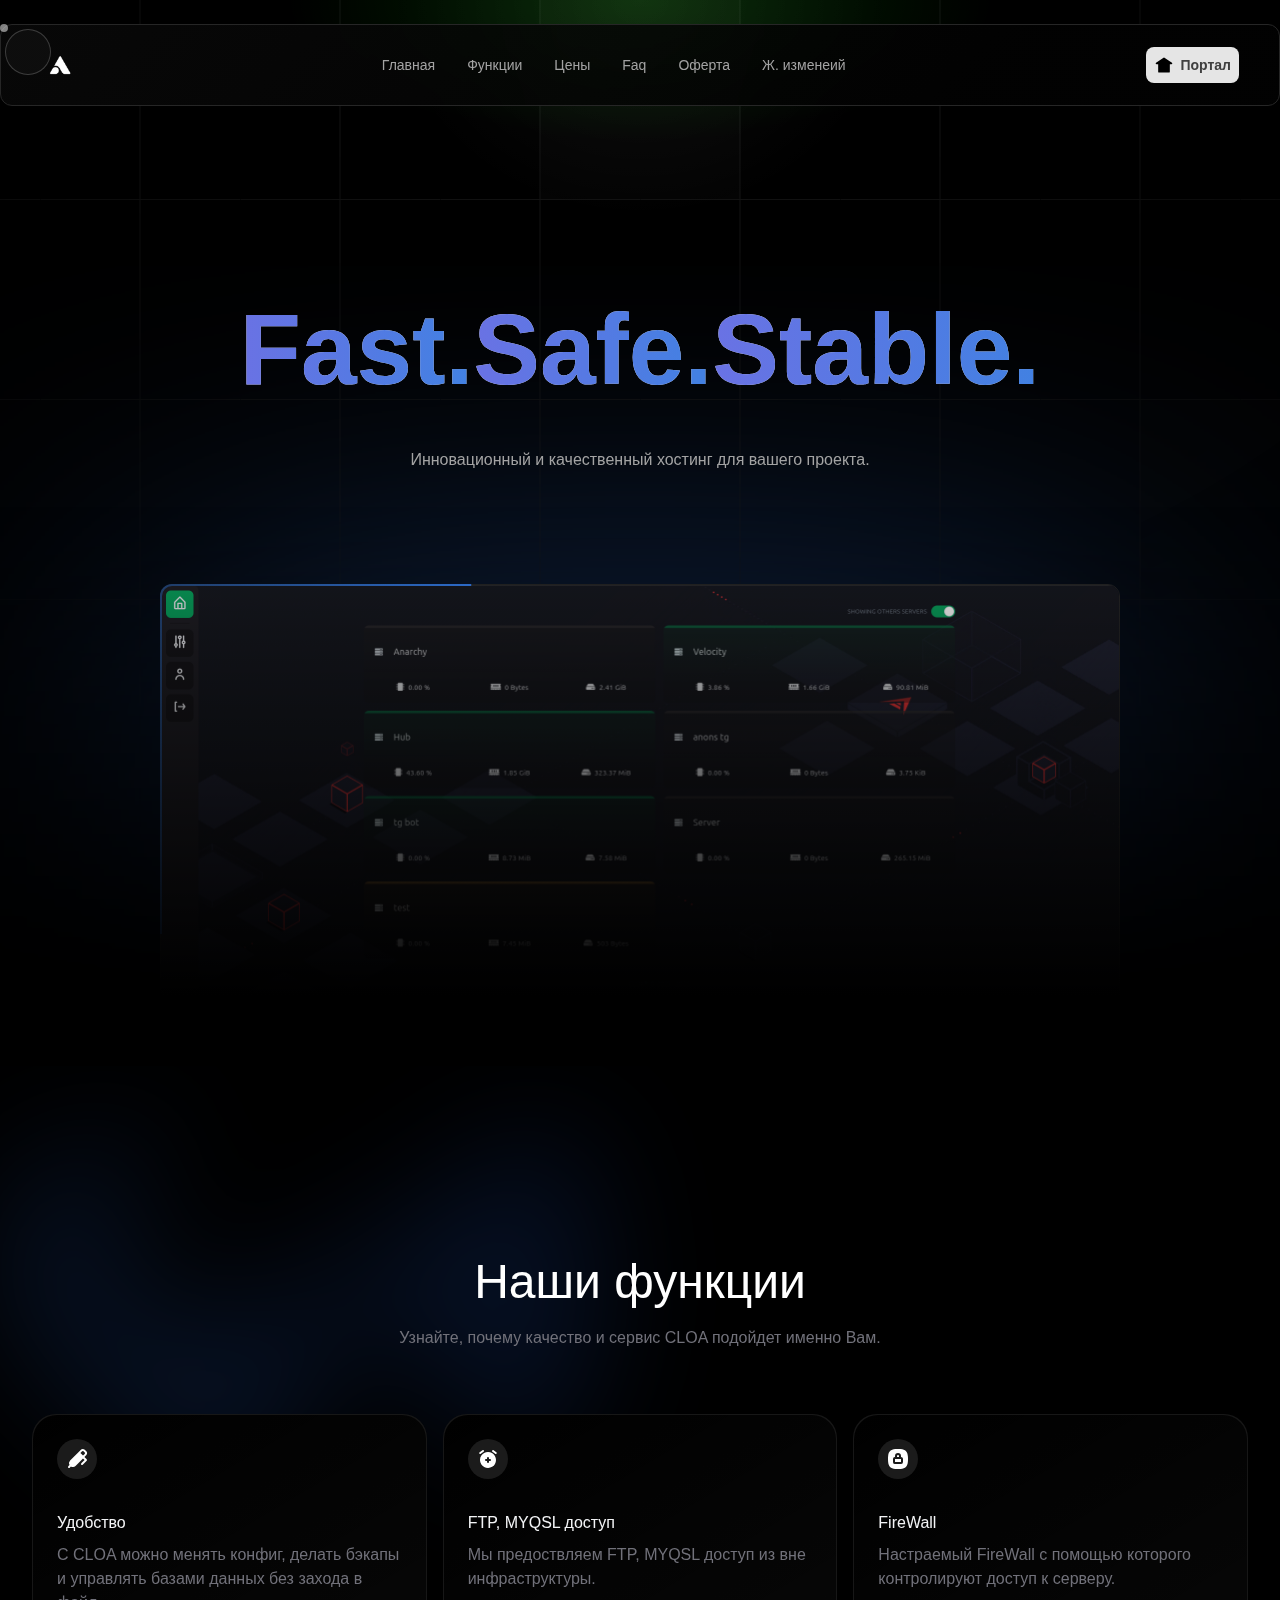
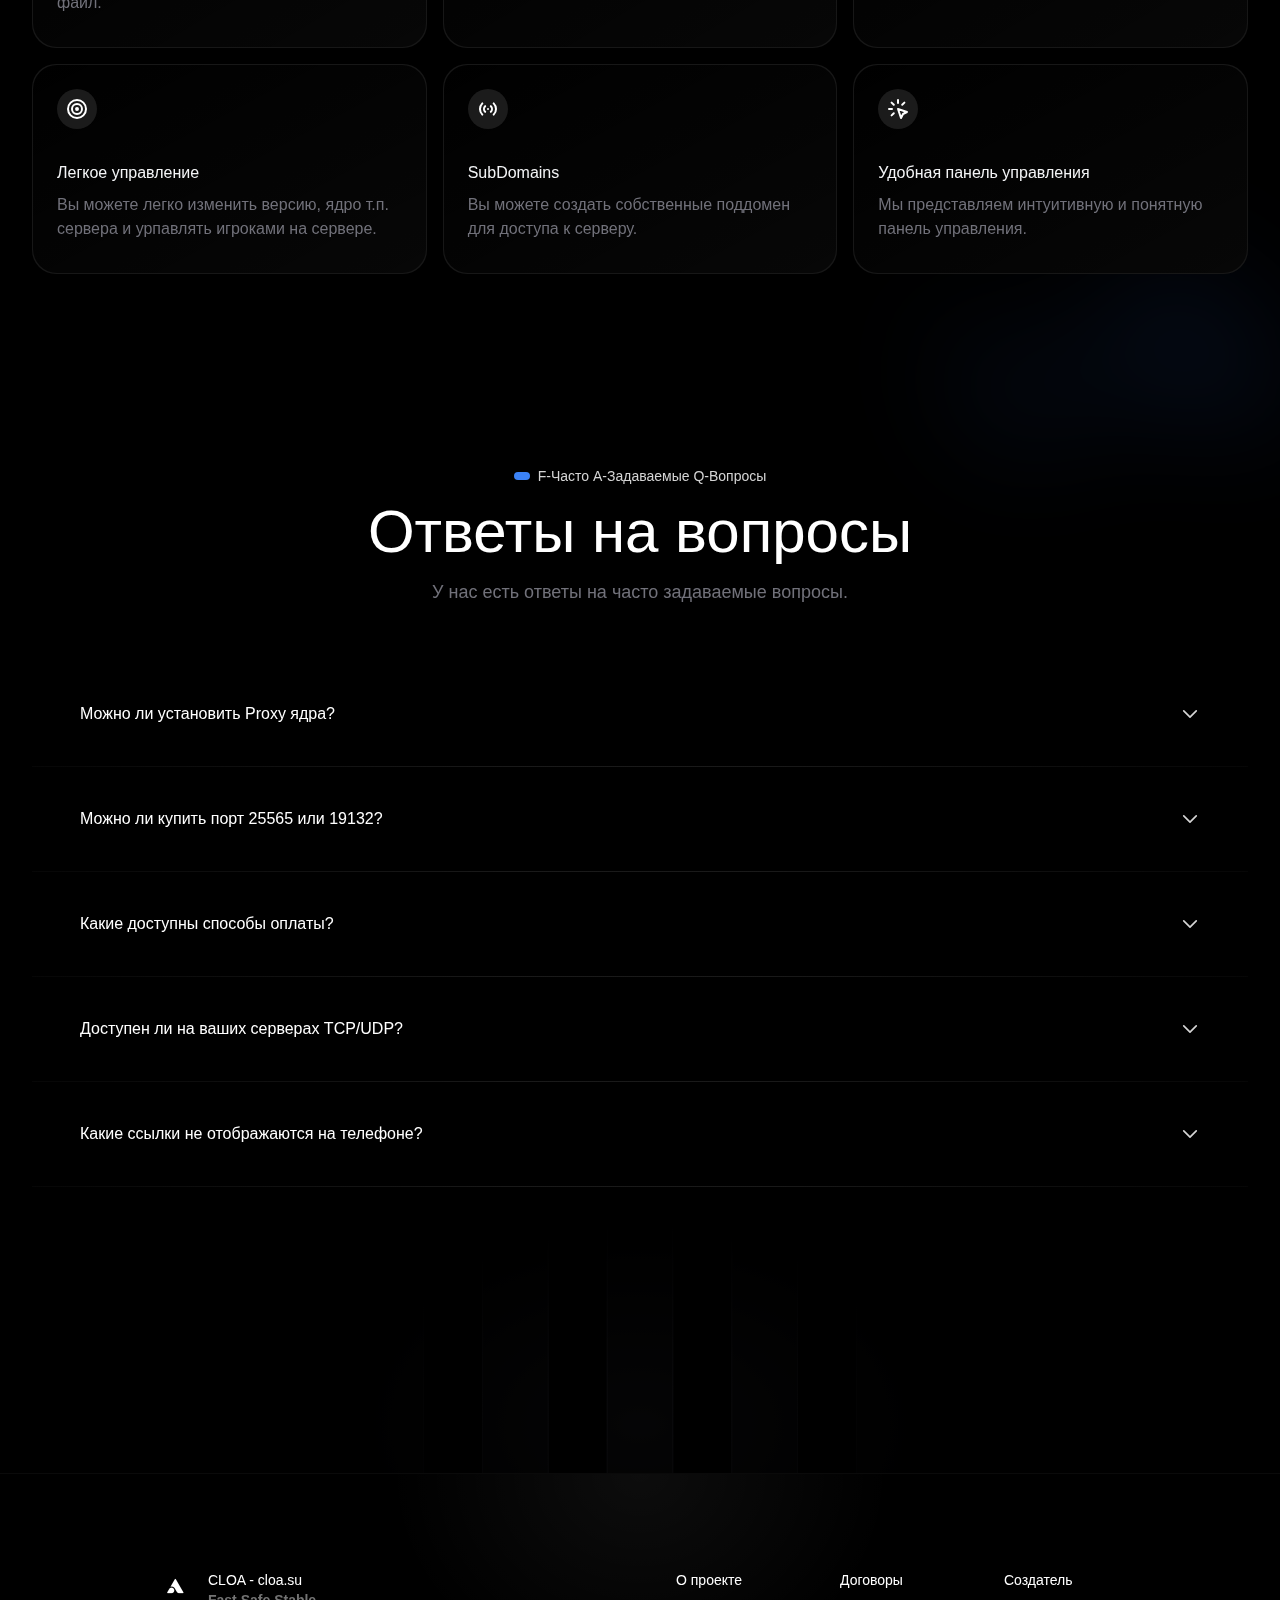
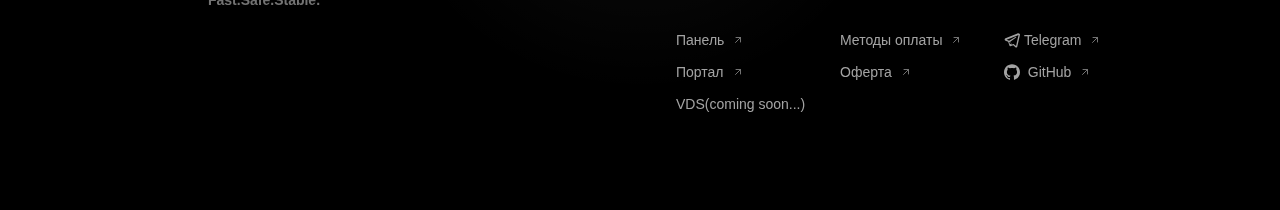
==== commit cb84bfe8: "Update index.html" ====
--- a/index.html
+++ b/index.html
@@ -22,6 +22,7 @@
 
 <body class="bg-black" cz-shortcut-listen="true">
   <div id="cursor"></div>
+	<div id="aura"></div>
   <main id="home" data-astro-cid-j7pv25f6="">
     <header class="sticky top-6 z-[100]"></header>
     <div aria-hidden="true" class="hidden lg:block absolute top-0 w-[1000px] z-[-1] h-[400px] left-1/2 -translate-x-1/2 -translate-y-1/2 opacity-[0.15] pointer-events-none" style="background-image:radial-gradient(#09ff00, transparent 50%)" data-astro-cid-sckkx6r4=""></div>
--- a/static/css/style.css
+++ b/static/css/style.css
@@ -2912,3 +2912,59 @@
     width: 100px;
     height: auto;
 }
+
+#aura,
+#cursor {
+    border-radius: 100%;
+    pointer-events: none;
+    position: absolute;
+    -webkit-transition: opacity .2s cubic-bezier(.75, -1.27, .3, 2.33), -webkit-transform .5s cubic-bezier(.75, -1.27, .3, 2.33);
+    transition: opacity .2s cubic-bezier(.75, -1.27, .3, 2.33), -webkit-transform .5s cubic-bezier(.75, -1.27, .3, 2.33);
+    transition: transform .5s cubic-bezier(.75, -1.27, .3, 2.33), opacity .2s cubic-bezier(.75, -1.27, .3, 2.33);
+    transition: transform .5s cubic-bezier(.75, -1.27, .3, 2.33), opacity .2s cubic-bezier(.75, -1.27, .3, 2.33), -webkit-transform .5s cubic-bezier(.75, -1.27, .3, 2.33);
+    -webkit-user-select: none;
+    -moz-user-select: none;
+    -ms-user-select: none;
+    user-select: none;
+    z-index: 10000
+}
+
+#cursor {
+    background-color: hsla(0, 0%, 100%, .5);
+    height: 8px;
+    -webkit-transform: scale(1);
+    -ms-transform: scale(1);
+    transform: scale(1);
+    width: 8px
+}
+
+#cursor.active {
+    opacity: 0;
+    -webkit-transform: scale(0);
+    -ms-transform: scale(0);
+    transform: scale(0)
+}
+
+#aura {
+    background-color: hsla(0, 0%, 100%, .027);
+    border: 1px solid hsla(0, 0%, 100%, .2);
+    height: 46px;
+    -webkit-transform: translate(5px, 5px);
+    -ms-transform: translate(5px, 5px);
+    transform: translate(5px, 5px);
+    width: 46px
+}
+
+#aura.active {
+    border: 1.2px solid hsla(0, 0%, 100%, .33);
+    -webkit-transform: scale(1.3);
+    -ms-transform: scale(1.3);
+    transform: scale(1.3)
+}
+
+#aura.hidden,
+#cursor.hidden {
+    -webkit-transform: scale(.001);
+    -ms-transform: scale(.001);
+    transform: scale(.001)
+}
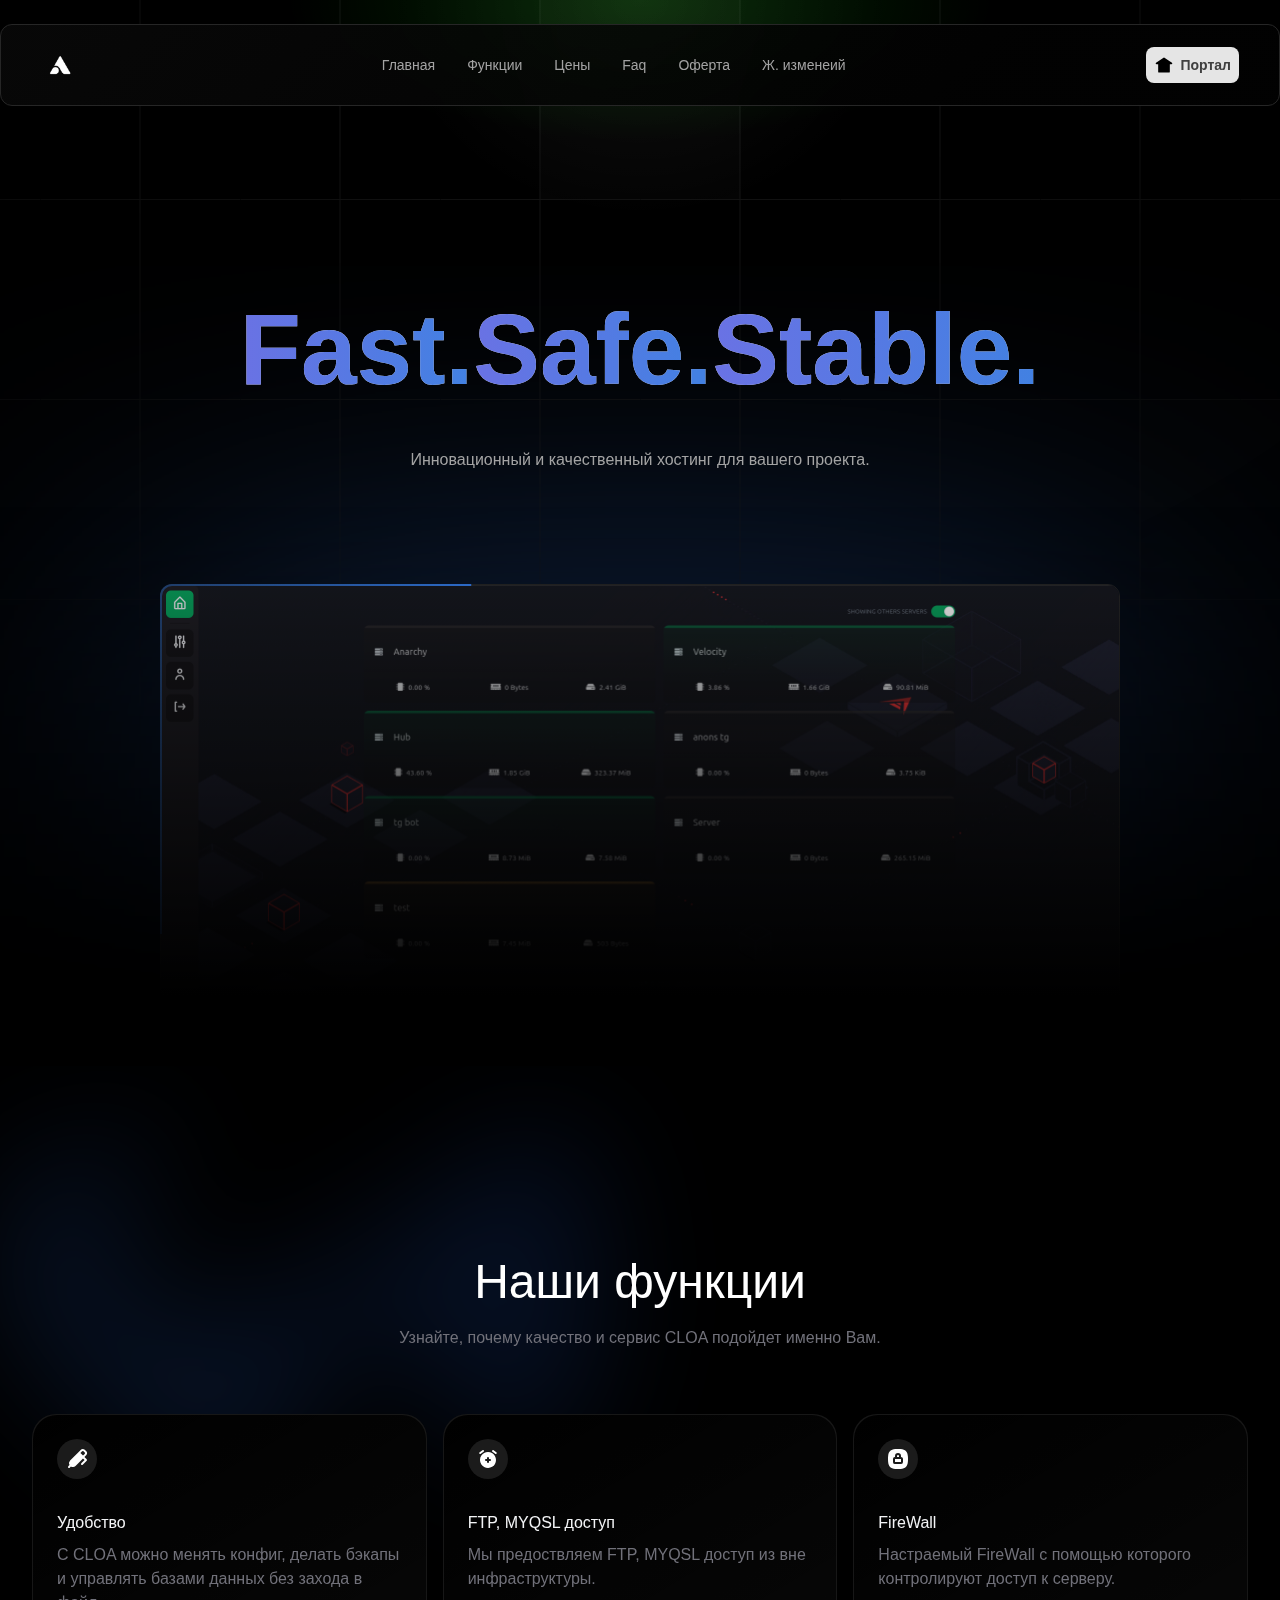
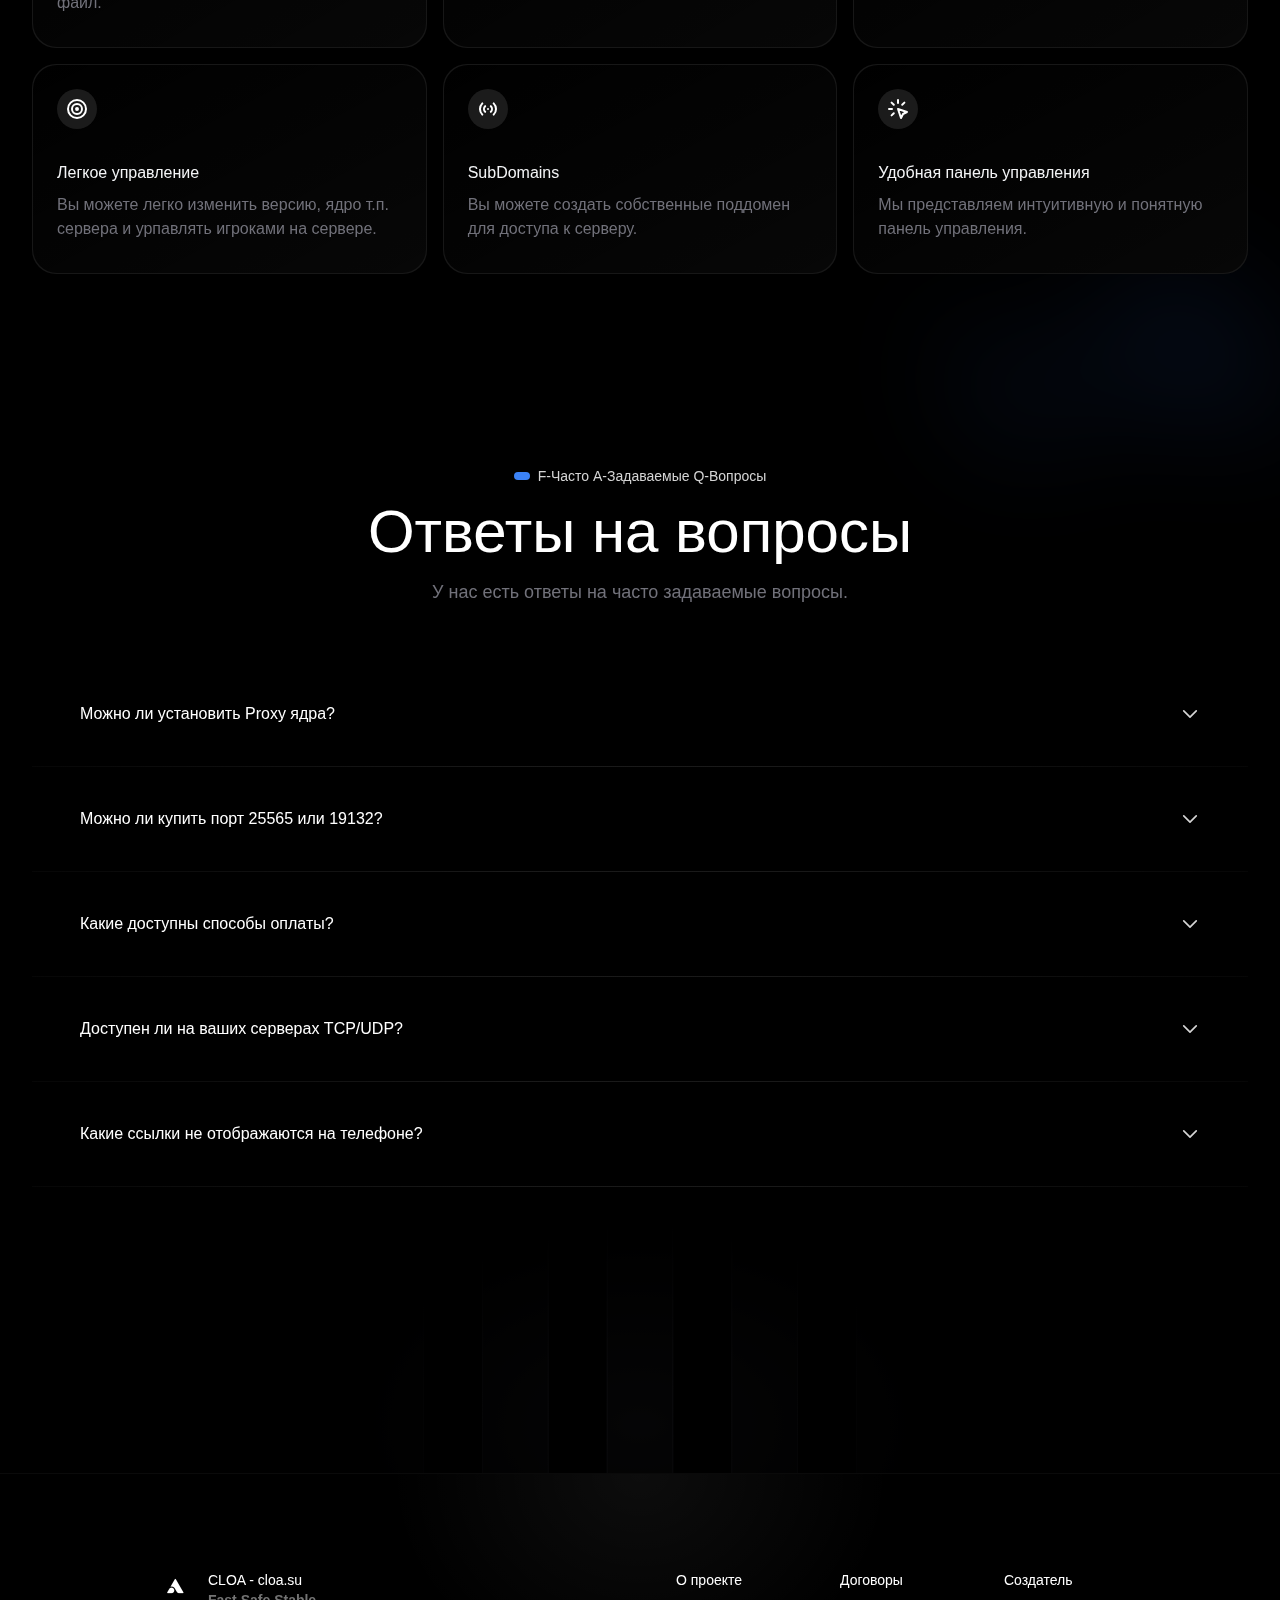
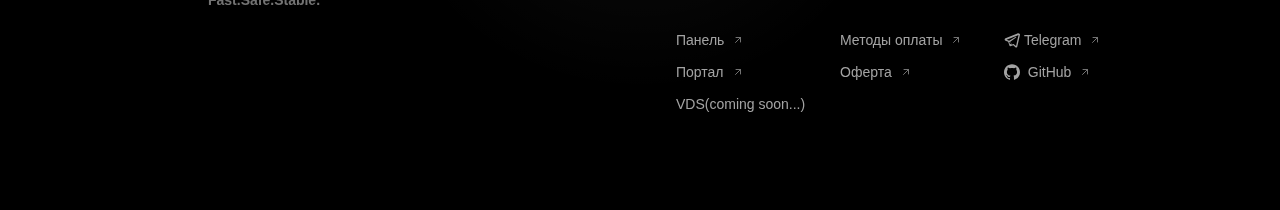
==== commit 50f79f98: "Update index.html" ====
--- a/index.html
+++ b/index.html
@@ -21,8 +21,6 @@
 </head>
 
 <body class="bg-black" cz-shortcut-listen="true">
-  <div id="cursor"></div>
-	<div id="aura"></div>
   <main id="home" data-astro-cid-j7pv25f6="">
     <header class="sticky top-6 z-[100]"></header>
     <div aria-hidden="true" class="hidden lg:block absolute top-0 w-[1000px] z-[-1] h-[400px] left-1/2 -translate-x-1/2 -translate-y-1/2 opacity-[0.15] pointer-events-none" style="background-image:radial-gradient(#09ff00, transparent 50%)" data-astro-cid-sckkx6r4=""></div>
--- a/static/css/style.css
+++ b/static/css/style.css
@@ -277,6 +277,7 @@
 
 * {
     border-color: hsl(var(--border))
+    cursor: none
 }
 
 body {
@@ -2912,7 +2913,26 @@
     width: 100px;
     height: auto;
 }
-
+abbr[title] {
+    cursor: help;
+    -webkit-text-decoration: underline dotted;
+    text-decoration: underline dotted;
+    -webkit-text-decoration-skip-ink: none;
+    text-decoration-skip-ink: none
+}
+[role=button] {
+    cursor: pointer
+}
+[type=button]:not(:disabled),
+[type=reset]:not(:disabled),
+[type=submit]:not(:disabled),
+button:not(:disabled) {
+    cursor: pointer
+}
+summary {
+    cursor: pointer;
+    display: list-item
+}
 #aura,
 #cursor {
     border-radius: 100%;
